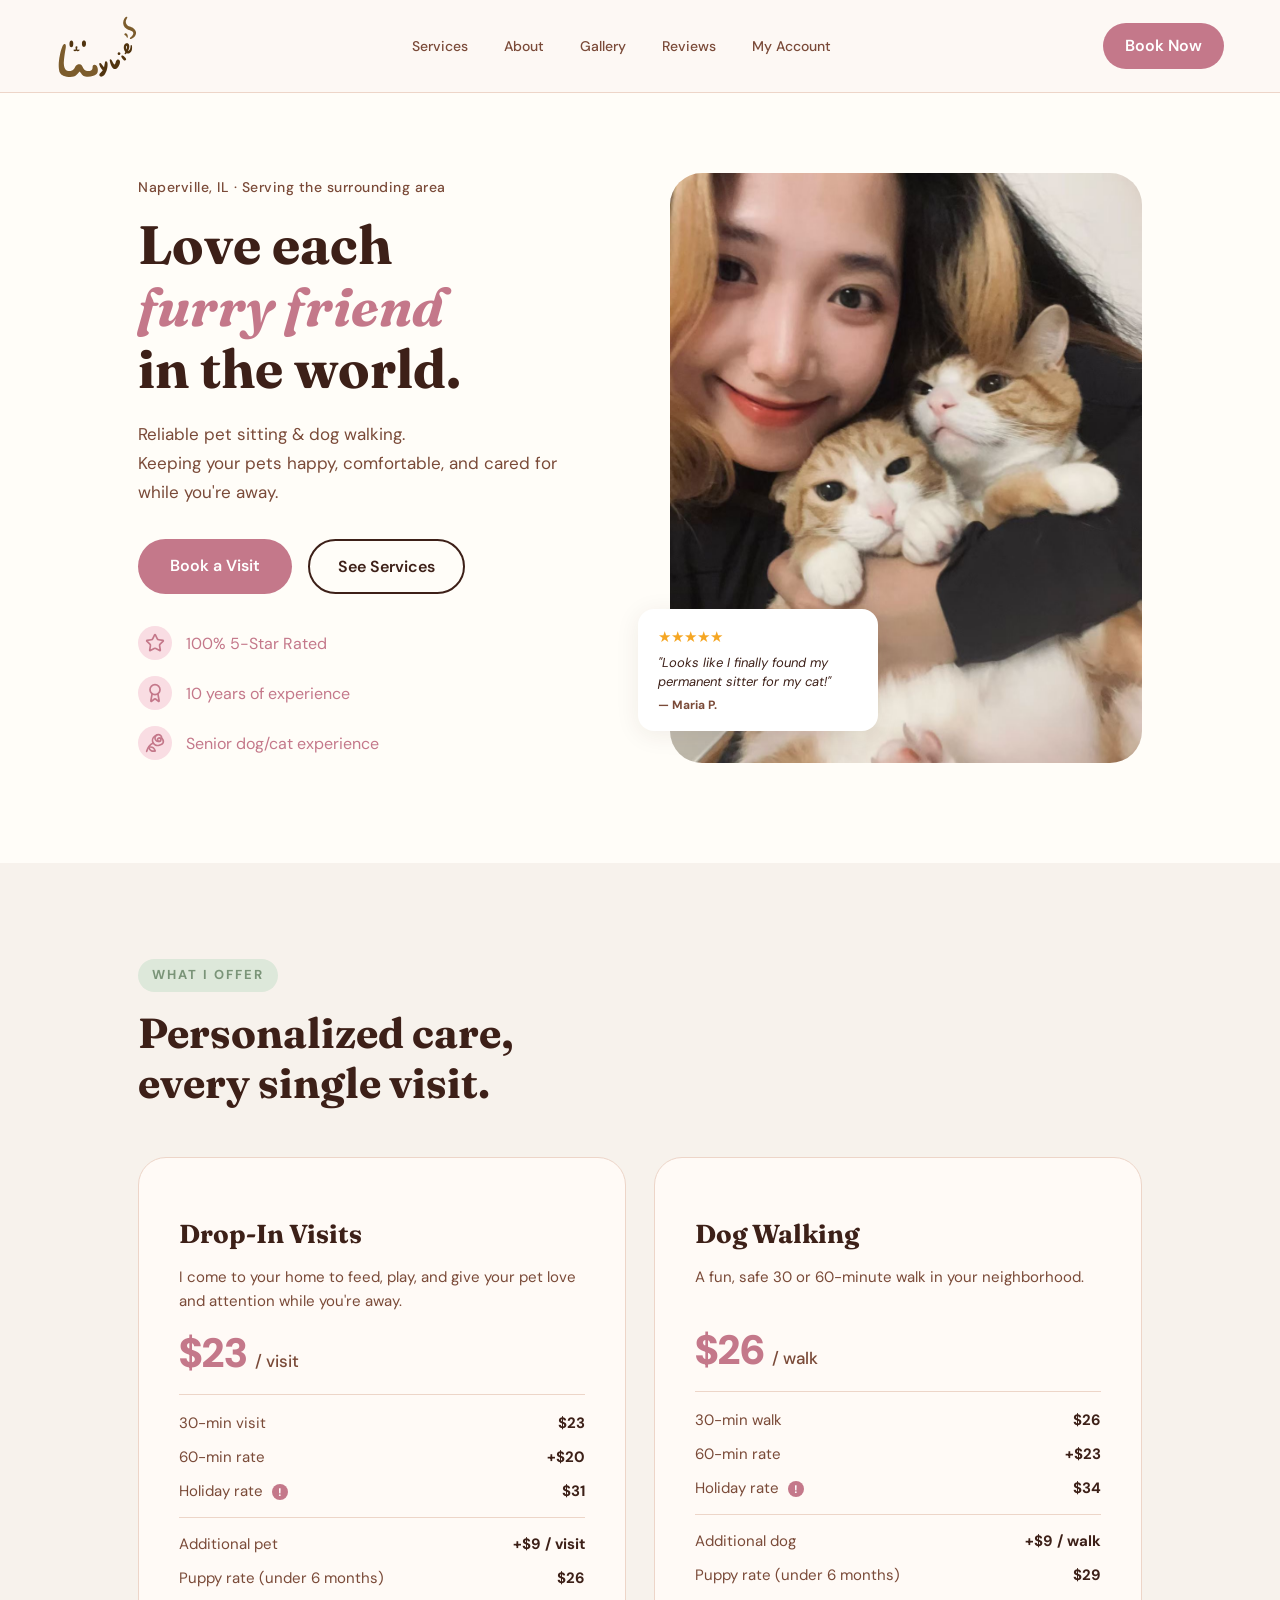
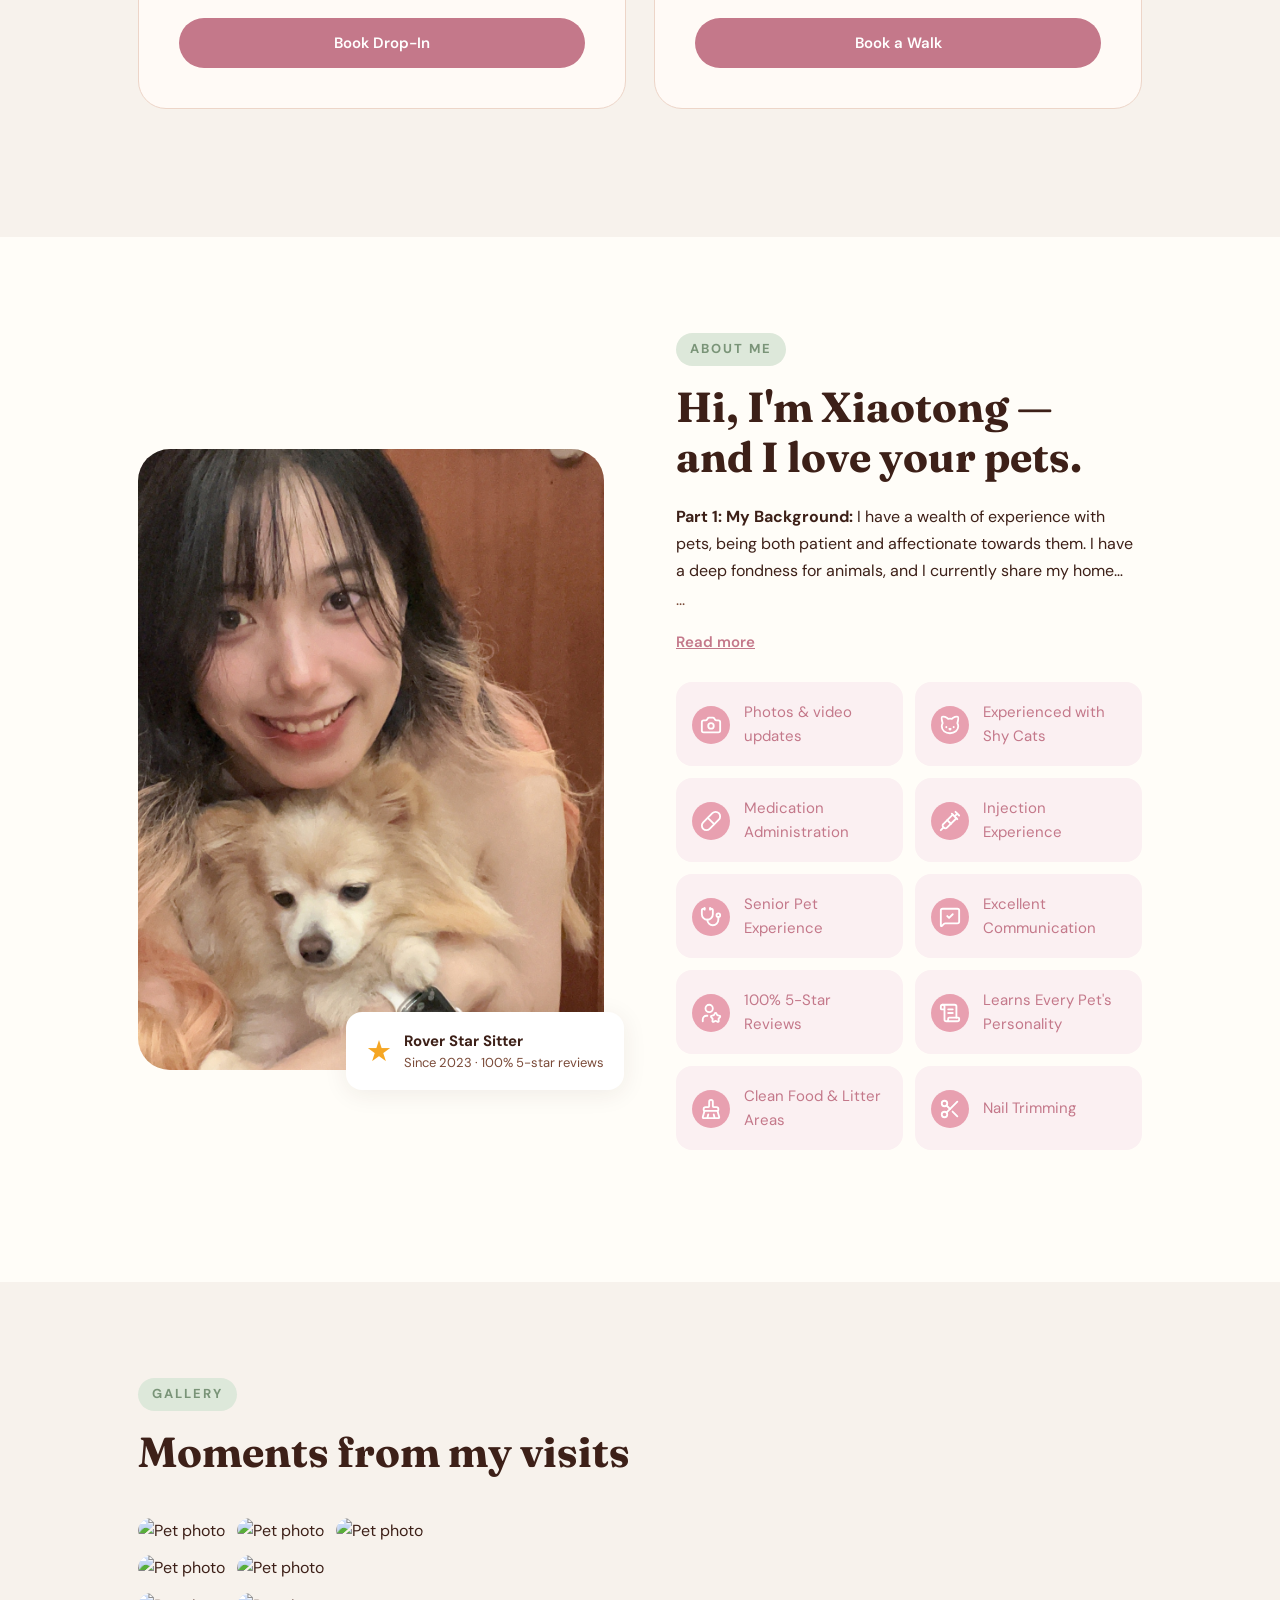
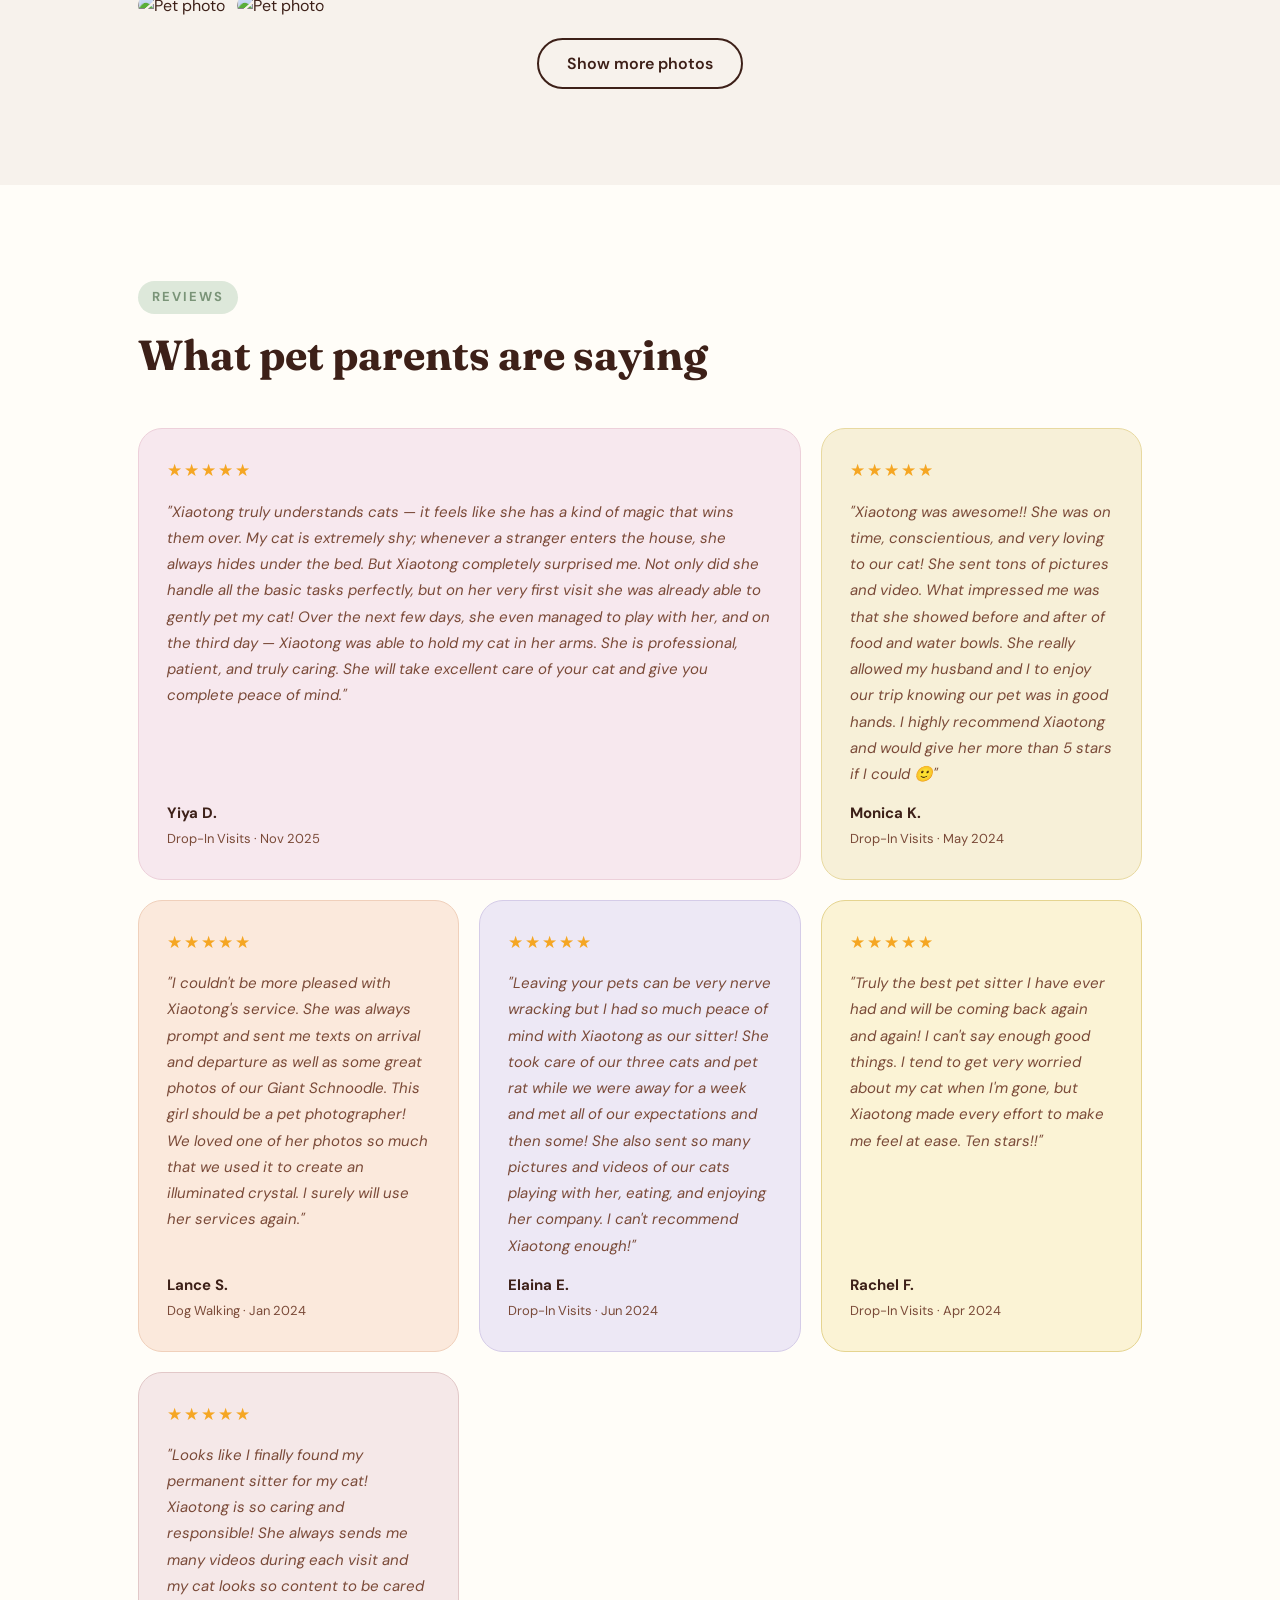
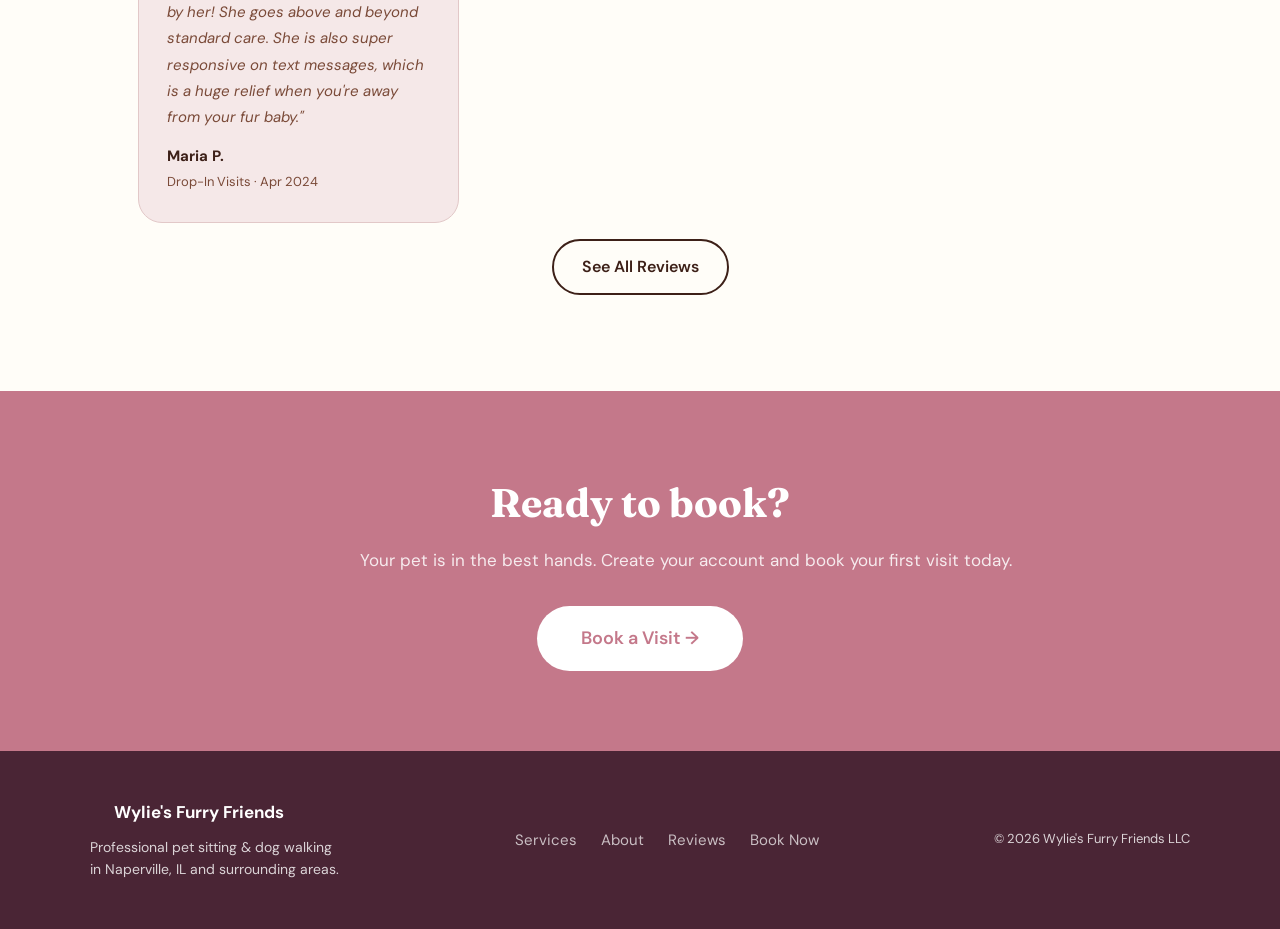
==== index.html @ 28b02ae4 "Move Book Now to right side, remove hover underline Co-Authored-By: Claude Sonnet 4.6 <noreply@anthr" ====
<!DOCTYPE html>
<html lang="en">
<head>
    <meta charset="UTF-8">
    <meta name="viewport" content="width=device-width, initial-scale=1.0">
    <title>Wylie's Furry Friends — Pet Sitting & Dog Walking in Naperville</title>
    <link rel="preconnect" href="https://fonts.googleapis.com">
    <link rel="preconnect" href="https://fonts.gstatic.com" crossorigin>
    <link href="https://fonts.googleapis.com/css2?family=DM+Sans:ital,wght@0,300;0,400;0,500;0,600;0,700;1,300;1,400&family=Fraunces:ital,wght@0,700;1,700&display=swap" rel="stylesheet">
    <link rel="stylesheet" href="styles.css">
    <link rel="icon" href="favicon.svg?v=3" type="image/svg+xml">
    <link rel="apple-touch-icon" href="icon-app.svg?v=3">
    <link rel="manifest" href="manifest.json?v=2">
    <meta name="theme-color" content="#7c5c2c">
</head>
<body>

<!-- ===================== NAV ===================== -->
<nav id="top">
    <a class="nav-logo" href="#top">
        
        <img src="nav-logo.svg?v=1" alt="Wylie's Furry Friends" class="nav-logo-img">
    </a>
    <button class="hamburger" id="hamburger" aria-label="Menu"><svg xmlns="http://www.w3.org/2000/svg" width="24" height="24" viewBox="0 0 24 24" fill="none" stroke="currentColor" stroke-width="2" stroke-linecap="round" stroke-linejoin="round"><path d="M4 5h16"/><path d="M4 12h16"/><path d="M4 19h16"/></svg></button>
    <ul class="nav-links" id="navLinks">
        <li><a href="#services">Services</a></li>
        <li><a href="#about">About</a></li>
        <li><a href="#gallery">Gallery</a></li>
        <li><a href="reviews.html">Reviews</a></li>
        <li><a href="account.html">My Account</a></li>
    </ul>
    <a href="booking.html" class="nav-book-btn">Book Now</a>
</nav>

<!-- ===================== HERO ===================== -->
<section class="hero" id="hero">
    <div class="hero-content reveal">
        <p class="hero-eyebrow">Naperville, IL · Serving the surrounding area</p>
        <h1 class="hero-title">Love each<br><em>furry friend</em><br>in the world.</h1>
        <p class="hero-sub">Reliable pet sitting & dog walking.<br>Keeping your pets happy, comfortable, and cared for while you're away.</p>
        <div class="hero-actions">
            <a href="booking.html" class="btn-primary">Book a Visit</a>
            <a href="#services" class="btn-secondary">See Services</a>
        </div>
        <div class="hero-badges">
            <div class="badge">
                <span class="badge-icon-wrap">
                    <svg xmlns="http://www.w3.org/2000/svg" width="17" height="17" viewBox="0 0 24 24" fill="none" stroke="currentColor" stroke-width="2" stroke-linecap="round" stroke-linejoin="round"><path d="M11.525 2.295a.53.53 0 0 1 .95 0l2.31 4.679a2.123 2.123 0 0 0 1.595 1.16l5.166.756a.53.53 0 0 1 .294.904l-3.736 3.638a2.123 2.123 0 0 0-.611 1.878l.882 5.14a.53.53 0 0 1-.771.56l-4.618-2.428a2.122 2.122 0 0 0-1.973 0L6.396 21.01a.53.53 0 0 1-.77-.56l.881-5.139a2.122 2.122 0 0 0-.611-1.879L2.16 9.795a.53.53 0 0 1 .294-.906l5.165-.755a2.122 2.122 0 0 0 1.597-1.16z"/></svg>
                </span>
                100% 5-Star Rated
            </div>
            <div class="badge">
                <span class="badge-icon-wrap">
                    <svg xmlns="http://www.w3.org/2000/svg" width="17" height="17" viewBox="0 0 24 24" fill="none" stroke="currentColor" stroke-width="2" stroke-linecap="round" stroke-linejoin="round"><path d="m15.477 12.89 1.515 8.526a.5.5 0 0 1-.81.47l-3.58-2.687a1 1 0 0 0-1.197 0l-3.586 2.686a.5.5 0 0 1-.81-.469l1.514-8.526"/><circle cx="12" cy="8" r="6"/></svg>
                </span>
                10 years of experience
            </div>
            <div class="badge">
                <span class="badge-icon-wrap">
                    <svg xmlns="http://www.w3.org/2000/svg" width="17" height="17" viewBox="0 0 24 24" fill="none" stroke="currentColor" stroke-width="2" stroke-linecap="round" stroke-linejoin="round"><path d="M17 10h-1a4 4 0 1 1 4-4v.534"/><path d="M17 6h1a4 4 0 0 1 1.42 7.74l-2.29.87a6 6 0 0 1-5.339-10.68l2.069-1.31"/><path d="M4.5 17c2.8-.5 4.4 0 5.5.8s1.8 2.2 2.3 3.7c-2 .4-3.5.4-4.8-.3-1.2-.6-2.3-1.9-3-4.2"/><path d="M9.77 12C4 15 2 22 2 22"/><circle cx="17" cy="8" r="2"/></svg>
                </span>
                Senior dog/cat experience
            </div>
        </div>
    </div>
    <div class="hero-photo reveal-right">
        <div class="hero-photo-placeholder">
            <img src="images/hero-photo.jpg" alt="Xiaotong with a pet" onerror="this.style.display='none'">
            <div class="hero-photo-fallback">
                <svg width="64" height="64" viewBox="0 0 24 24" fill="none" stroke="currentColor" stroke-width="1" stroke-linecap="round" stroke-linejoin="round" opacity="0.3"><ellipse cx="6" cy="6.5" rx="2" ry="2.5"/><ellipse cx="18" cy="6.5" rx="2" ry="2.5"/><ellipse cx="10.5" cy="3" rx="1.5" ry="2"/><ellipse cx="13.5" cy="3" rx="1.5" ry="2"/><path d="M12 21c-4 0-7-2-7-5.5 0-2 1.5-4 3.5-5.5h7c2 1.5 3.5 3.5 3.5 5.5C19 19 16 21 12 21z"/></svg>
            </div>
        </div>
        <div class="hero-float-card">
            <span class="float-star">★★★★★</span>
            <span class="float-text">"Looks like I finally found my permanent sitter for my cat!"</span>
            <span class="float-name">— Maria P.</span>
        </div>
    </div>
</section>

<!-- ===================== SERVICES ===================== -->
<section class="services-section" id="services">
    <div class="section-inner">
        <div class="section-label reveal">What I Offer</div>
        <h2 class="section-title reveal">Personalized care,<br>every single visit.</h2>

        <div class="services-grid reveal">

            <!-- Drop-In Visits -->
            <div class="service-card">
                <div class="service-icon">
                    <i data-lucide="house" style="width:32px;height:32px"></i>
                </div>
                <h3>Drop-In Visits</h3>
                <p class="service-desc">I come to your home to feed, play, and give your pet love and attention while you're away.</p>
                <div class="service-price-main">$23 <span>/ visit</span></div>
                <ul class="price-breakdown">
                    <li><span>30-min visit</span><span class="price">$23</span></li>
                    <li><span>60-min rate</span><span class="price">+$20</span></li>
                    <li>
                        <span>Holiday rate
                            <details class="holiday-info">
                                <summary>!</summary>
                                <div class="holiday-info-body">
                                    <p>Bookings that include any of the following dates are charged at holiday rate:</p>
                                    <ul>
                                        <li>May 22–25, 2026</li>
                                        <li>Jun 19–21, 2026</li>
                                        <li>Jul 3–5, 2026</li>
                                        <li>Sep 4–7, 2026</li>
                                        <li>Nov 26–29, 2026</li>
                                        <li>Dec 24, 2026 – Jan 3, 2027</li>
                                    </ul>
                                </div>
                            </details>
                        </span>
                        <span class="price">$31</span>
                    </li>
                    <li class="divider"></li>
                    <li><span>Additional pet</span><span class="price">+$9 / visit</span></li>
                    <li><span>Puppy rate (under 6 months)</span><span class="price">$26</span></li>
                </ul>
                <a href="booking.html" class="service-book-btn">Book Drop-In</a>
            </div>

            <!-- Dog Walking -->
            <div class="service-card service-card-accent">
                <div class="service-icon">
                    <i data-lucide="paw-print" style="width:32px;height:32px"></i>
                </div>
                <h3>Dog Walking</h3>
                <p class="service-desc">A fun, safe 30 or 60-minute walk in your neighborhood.</p>
                <div class="service-price-main">$26 <span>/ walk</span></div>
                <ul class="price-breakdown">
                    <li><span>30-min walk</span><span class="price">$26</span></li>
                    <li><span>60-min rate</span><span class="price">+$23</span></li>
                    <li>
                        <span>Holiday rate
                            <details class="holiday-info">
                                <summary>!</summary>
                                <div class="holiday-info-body">
                                    <p>Bookings that include any of the following dates are charged at holiday rate:</p>
                                    <ul>
                                        <li>May 22–25, 2026</li>
                                        <li>Jun 19–21, 2026</li>
                                        <li>Jul 3–5, 2026</li>
                                        <li>Sep 4–7, 2026</li>
                                        <li>Nov 26–29, 2026</li>
                                        <li>Dec 24, 2026 – Jan 3, 2027</li>
                                    </ul>
                                </div>
                            </details>
                        </span>
                        <span class="price">$34</span>
                    </li>
                    <li class="divider"></li>
                    <li><span>Additional dog</span><span class="price">+$9 / walk</span></li>
                    <li><span>Puppy rate (under 6 months)</span><span class="price">$29</span></li>
                </ul>
                <a href="booking.html?service=walking" class="service-book-btn">Book a Walk</a>
            </div>

        </div>

    </div>
</section>

<!-- ===================== ABOUT ===================== -->
<section class="about-section" id="about">
    <div class="section-inner about-grid">
        <div class="about-photo-wrap reveal">
            <div class="about-photo-box">
                <img src="images/about-photo.jpg" alt="Xiaotong Shi" onerror="this.parentElement.style.background='#EDD5C8'">
            </div>
            <div class="about-rover-badge">
                <span class="rover-star">★</span>
                <div>
                    <strong>Rover Star Sitter</strong>
                    <p>Since 2023 · 100% 5-star reviews</p>
                </div>
            </div>
        </div>

        <div class="about-text reveal-right">
            <div class="section-label">About Me</div>
            <h2 class="section-title">Hi, I'm Xiaotong —<br>and I love your pets.</h2>
            <div class="about-bio-wrap">
                <div class="about-bio-preview" id="aboutBioPreview">
                    <strong>Part 1: My Background:</strong> I have a wealth of experience with pets, being both patient and affectionate towards them. I have a deep fondness for animals, and I currently share my home with two cats. The first one, adopted in 2018 before my university graduation, was a year and a half old, weighing just 3 lbs and in a pitiable state.
                </div>
                <div class="about-bio-full" id="aboutBioFull" style="display:none">
                    <p><strong>Part 1: My Background:</strong></p>
                    <p>I have a wealth of experience with pets, being both patient and affectionate towards them. I have a deep fondness for animals, and I currently share my home with two cats. The first one, adopted in 2018 before my university graduation, was a year and a half old, weighing just 3 lbs and in a pitiable state.</p>
                    <p>Over time, she has thrived and now weighs a healthy 11 pounds. The second cat joined our family last year. Through my training efforts, both cats have learned basic commands like 'sit' and 'shake hands,' and they enjoy each other's company harmoniously.</p>
                    <p>Back in 2016, I also welcomed a dog into my life. However, after coming to the US, I entrusted my dog's care to my parents, who adore the dog and are reluctant to part with him. During my time at home, I took charge of daily tasks like bathing, nail clipping, and tidying up their fur. My experience extends to hamsters as well—I've cared for six of them, even tending to newborns, and all have grown up thriving.</p>
                    <p><strong>Part 2: My Attitude:</strong></p>
                    <ul class="about-attitude-list">
                        <li>I treat every pet with utmost care and dedication.</li>
                        <li>If you've experienced my service, you'll undoubtedly agree :)</li>
                    </ul>
                    <ol class="about-attitude-list">
                        <li>I proactively clean and maintain their food bowls every day. Even for the water fountain, I always check the interior for cleanliness. If I find any dirt or residue, I thoroughly clean the inner walls to ensure it's spotless before letting them use it. (Whenever I see pets eating or drinking from unclean bowls, it genuinely tugs at my heartstrings.)</li>
                        <li>I have a penchant for giving pets thorough and affectionate petting, allowing me to promptly detect any anomalies, like increased eye discharge or minor injuries on their bodies. ( See details in my reviews )</li>
                        <li>After every walk, I make it a habit to wipe the dust and mud off the dog's paws using tissue or wet wipes.</li>
                        <li>I take pride in understanding the unique personalities and habits of each pet I care for. I'm honored to say that almost every pet I've looked after has been happy to snuggle up to me.</li>
                        <li>I adore capturing numerous beautiful photos of the pets, preserving their endearing moments.</li>
                        <li>I document the fun and interesting activities we do together to send to pet owners, in both pictures and words. This way, even when pet owners are away, it feels as if they were right there with us.</li>
                        <li>For those pets with whom I've forged an extraordinary bond, I commemorate our connection with a hand-painted portrait. ( See details in my photos )</li>
                    </ol>
                </div>
                <p class="about-bio-ellipsis" id="aboutEllipsis">...</p>
                <button class="about-read-more" id="aboutReadMore" onclick="toggleAboutBio()">Read more</button>
            </div>
            <div class="about-highlights">
                <div class="highlight-item">
                    <span class="highlight-icon"><span class="hi-circle"><svg xmlns="http://www.w3.org/2000/svg" width="18" height="18" viewBox="0 0 24 24" fill="none" stroke="currentColor" stroke-width="2" stroke-linecap="round" stroke-linejoin="round"><path d="M13.997 4a2 2 0 0 1 1.76 1.05l.486.9A2 2 0 0 0 18.003 7H20a2 2 0 0 1 2 2v9a2 2 0 0 1-2 2H4a2 2 0 0 1-2-2V9a2 2 0 0 1 2-2h1.997a2 2 0 0 0 1.759-1.048l.489-.904A2 2 0 0 1 10.004 4z"/><circle cx="12" cy="13" r="3"/></svg></span></span>
                    <span>Photos & video updates</span>
                </div>
                <div class="highlight-item">
                    <span class="highlight-icon"><span class="hi-circle"><svg xmlns="http://www.w3.org/2000/svg" width="18" height="18" viewBox="0 0 24 24" fill="none" stroke="currentColor" stroke-width="2" stroke-linecap="round" stroke-linejoin="round"><path d="M12 5c.67 0 1.35.09 2 .26 1.78-2 5.03-2.84 6.42-2.26 1.4.58-.42 7-.42 7 .57 1.07 1 2.24 1 3.44C21 17.9 16.97 21 12 21s-9-3-9-7.56c0-1.25.5-2.4 1-3.44 0 0-1.89-6.42-.5-7 1.39-.58 4.72.23 6.5 2.23A9.04 9.04 0 0 1 12 5Z"/><path d="M8 14v.5"/><path d="M16 14v.5"/><path d="M11.25 16.25h1.5L12 17l-.75-.75Z"/></svg></span></span>
                    <span>Experienced with Shy Cats</span>
                </div>
                <div class="highlight-item">
                    <span class="highlight-icon"><span class="hi-circle"><svg xmlns="http://www.w3.org/2000/svg" width="18" height="18" viewBox="0 0 24 24" fill="none" stroke="currentColor" stroke-width="2" stroke-linecap="round" stroke-linejoin="round"><path d="m10.5 20.5 10-10a4.95 4.95 0 1 0-7-7l-10 10a4.95 4.95 0 1 0 7 7Z"/><path d="m8.5 8.5 7 7"/></svg></span></span>
                    <span>Medication Administration</span>
                </div>
                <div class="highlight-item">
                    <span class="highlight-icon"><span class="hi-circle"><svg xmlns="http://www.w3.org/2000/svg" width="18" height="18" viewBox="0 0 24 24" fill="none" stroke="currentColor" stroke-width="2" stroke-linecap="round" stroke-linejoin="round"><path d="m18 2 4 4"/><path d="m17 7 3-3"/><path d="M19 9 8.7 19.3c-1 1-2.5 1-3.4 0l-.6-.6c-1-1-1-2.5 0-3.4L15 5"/><path d="m9 11 4 4"/><path d="m5 19-3 3"/><path d="m14 4 6 6"/></svg></span></span>
                    <span>Injection Experience</span>
                </div>
                <div class="highlight-item">
                    <span class="highlight-icon"><span class="hi-circle"><svg xmlns="http://www.w3.org/2000/svg" width="18" height="18" viewBox="0 0 24 24" fill="none" stroke="currentColor" stroke-width="2" stroke-linecap="round" stroke-linejoin="round"><path d="M11 2v2"/><path d="M5 2v2"/><path d="M5 3H4a2 2 0 0 0-2 2v4a6 6 0 0 0 12 0V5a2 2 0 0 0-2-2h-1"/><path d="M8 15a6 6 0 0 0 12 0v-3"/><circle cx="20" cy="10" r="2"/></svg></span></span>
                    <span>Senior Pet Experience</span>
                </div>
                <div class="highlight-item">
                    <span class="highlight-icon"><span class="hi-circle"><svg xmlns="http://www.w3.org/2000/svg" width="18" height="18" viewBox="0 0 24 24" fill="none" stroke="currentColor" stroke-width="2" stroke-linecap="round" stroke-linejoin="round"><path d="M22 17a2 2 0 0 1-2 2H6.828a2 2 0 0 0-1.414.586l-2.202 2.202A.7.7 0 0 1 2 21.286V5a2 2 0 0 1 2-2h16a2 2 0 0 1 2 2z"/><path d="m9 11 2 2 4-4"/></svg></span></span>
                    <span>Excellent Communication</span>
                </div>
                <div class="highlight-item">
                    <span class="highlight-icon"><span class="hi-circle"><svg xmlns="http://www.w3.org/2000/svg" width="18" height="18" viewBox="0 0 24 24" fill="none" stroke="currentColor" stroke-width="2" stroke-linecap="round" stroke-linejoin="round"><path d="M16.051 12.616a1 1 0 0 1 1.909.024l.737 1.452a1 1 0 0 0 .737.535l1.634.256a1 1 0 0 1 .588 1.806l-1.172 1.168a1 1 0 0 0-.282.866l.259 1.613a1 1 0 0 1-1.541 1.134l-1.465-.75a1 1 0 0 0-.912 0l-1.465.75a1 1 0 0 1-1.539-1.133l.258-1.613a1 1 0 0 0-.282-.866l-1.156-1.153a1 1 0 0 1 .572-1.822l1.633-.256a1 1 0 0 0 .737-.535z"/><path d="M8 15H7a4 4 0 0 0-4 4v2"/><circle cx="10" cy="7" r="4"/></svg></span></span>
                    <span>100% 5-Star Reviews</span>
                </div>
                <div class="highlight-item">
                    <span class="highlight-icon"><span class="hi-circle"><svg xmlns="http://www.w3.org/2000/svg" width="18" height="18" viewBox="0 0 24 24" fill="none" stroke="currentColor" stroke-width="2" stroke-linecap="round" stroke-linejoin="round"><path d="M15 12h-5"/><path d="M15 8h-5"/><path d="M19 17V5a2 2 0 0 0-2-2H4"/><path d="M8 21h12a2 2 0 0 0 2-2v-1a1 1 0 0 0-1-1H11a1 1 0 0 0-1 1v1a2 2 0 1 1-4 0V5a2 2 0 1 0-4 0v2a1 1 0 0 0 1 1h3"/></svg></span></span>
                    <span>Learns Every Pet's Personality</span>
                </div>
                <div class="highlight-item">
                    <span class="highlight-icon"><span class="hi-circle"><svg xmlns="http://www.w3.org/2000/svg" width="18" height="18" viewBox="0 0 24 24" fill="none" stroke="currentColor" stroke-width="2" stroke-linecap="round" stroke-linejoin="round"><path d="m16 22-1-4"/><path d="M19 14a1 1 0 0 0 1-1v-1a2 2 0 0 0-2-2h-3a1 1 0 0 1-1-1V4a2 2 0 0 0-4 0v5a1 1 0 0 1-1 1H6a2 2 0 0 0-2 2v1a1 1 0 0 0 1 1"/><path d="M19 14H5l-1.973 6.767A1 1 0 0 0 4 22h16a1 1 0 0 0 .973-1.233z"/><path d="m8 22 1-4"/></svg></span></span>
                    <span>Clean Food & Litter Areas</span>
                </div>
                <div class="highlight-item">
                    <span class="highlight-icon"><span class="hi-circle"><svg xmlns="http://www.w3.org/2000/svg" width="18" height="18" viewBox="0 0 24 24" fill="none" stroke="currentColor" stroke-width="2" stroke-linecap="round" stroke-linejoin="round"><circle cx="6" cy="6" r="3"/><path d="M8.12 8.12 12 12"/><path d="M20 4 8.12 15.88"/><circle cx="6" cy="18" r="3"/><path d="M14.8 14.8 20 20"/></svg></span></span>
                    <span>Nail Trimming</span>
                </div>
            </div>
        </div>
    </div>
</section>

<!-- ===================== GALLERY ===================== -->
<section class="gallery-section" id="gallery">
    <div class="section-inner">
        <div class="section-label reveal">Gallery</div>
        <h2 class="section-title reveal">Moments from my visits</h2>
        <div class="gallery-masonry reveal" id="galleryGrid"></div>
        <div id="galleryMoreWrap" style="display:none;text-align:center;margin-top:20px">
            <button class="gallery-more-btn" onclick="showMoreGallery()">Show more photos</button>
        </div>
    </div>
</section>

<!-- Lightbox -->
<div class="lightbox" id="lightbox" onclick="closeLightbox()">
    <button class="lightbox-close" onclick="closeLightbox()">
        <svg width="24" height="24" viewBox="0 0 24 24" fill="none" stroke="currentColor" stroke-width="2" stroke-linecap="round" stroke-linejoin="round"><line x1="18" y1="6" x2="6" y2="18"/><line x1="6" y1="6" x2="18" y2="18"/></svg>
    </button>
    <button class="lightbox-nav lightbox-prev" onclick="event.stopPropagation();lightboxNav(-1)">
        <svg width="24" height="24" viewBox="0 0 24 24" fill="none" stroke="currentColor" stroke-width="2" stroke-linecap="round" stroke-linejoin="round"><polyline points="15 18 9 12 15 6"/></svg>
    </button>
    <img class="lightbox-img" id="lightboxImg" src="" alt="">
    <button class="lightbox-nav lightbox-next" onclick="event.stopPropagation();lightboxNav(1)">
        <svg width="24" height="24" viewBox="0 0 24 24" fill="none" stroke="currentColor" stroke-width="2" stroke-linecap="round" stroke-linejoin="round"><polyline points="9 18 15 12 9 6"/></svg>
    </button>
</div>

<!-- ===================== REVIEWS ===================== -->
<section class="reviews-section" id="reviews">
    <div class="section-inner">
        <div class="section-label reveal">Reviews</div>
        <h2 class="section-title reveal">What pet parents are saying</h2>
        <div class="reviews-grid reveal" id="homeReviewsGrid">

            <div class="review-card review-card-large rc-pink">
                <div class="review-stars">★★★★★</div>
                <p class="review-text">"Xiaotong truly understands cats — it feels like she has a kind of magic that wins them over. My cat is extremely shy; whenever a stranger enters the house, she always hides under the bed. But Xiaotong completely surprised me. Not only did she handle all the basic tasks perfectly, but on her very first visit she was already able to gently pet my cat! Over the next few days, she even managed to play with her, and on the third day — Xiaotong was able to hold my cat in her arms. She is professional, patient, and truly caring. She will take excellent care of your cat and give you complete peace of mind."</p>
                <div class="review-footer">
                    <div class="review-author">
                        <strong>Yiya D.</strong>
                        <span>Drop-In Visits · Nov 2025</span>
                    </div>
                </div>
            </div>

            <div class="review-card rc-green">
                <div class="review-stars">★★★★★</div>
                <p class="review-text">"Xiaotong was awesome!! She was on time, conscientious, and very loving to our cat! She sent tons of pictures and video. What impressed me was that she showed before and after of food and water bowls. She really allowed my husband and I to enjoy our trip knowing our pet was in good hands. I highly recommend Xiaotong and would give her more than 5 stars if I could 🙂"</p>
                <div class="review-footer">
                    <div class="review-author">
                        <strong>Monica K.</strong>
                        <span>Drop-In Visits · May 2024</span>
                    </div>
                </div>
            </div>

            <div class="review-card rc-peach">
                <div class="review-stars">★★★★★</div>
                <p class="review-text">"I couldn't be more pleased with Xiaotong's service. She was always prompt and sent me texts on arrival and departure as well as some great photos of our Giant Schnoodle. This girl should be a pet photographer! We loved one of her photos so much that we used it to create an illuminated crystal. I surely will use her services again."</p>
                <div class="review-footer">
                    <div class="review-author">
                        <strong>Lance S.</strong>
                        <span>Dog Walking · Jan 2024</span>
                    </div>
                </div>
            </div>

            <div class="review-card rc-lavender">
                <div class="review-stars">★★★★★</div>
                <p class="review-text">"Leaving your pets can be very nerve wracking but I had so much peace of mind with Xiaotong as our sitter! She took care of our three cats and pet rat while we were away for a week and met all of our expectations and then some! She also sent so many pictures and videos of our cats playing with her, eating, and enjoying her company. I can't recommend Xiaotong enough!"</p>
                <div class="review-footer">
                    <div class="review-author">
                        <strong>Elaina E.</strong>
                        <span>Drop-In Visits · Jun 2024</span>
                    </div>
                </div>
            </div>

            <div class="review-card rc-sage">
                <div class="review-stars">★★★★★</div>
                <p class="review-text">"Truly the best pet sitter I have ever had and will be coming back again and again! I can't say enough good things. I tend to get very worried about my cat when I'm gone, but Xiaotong made every effort to make me feel at ease. Ten stars!!"</p>
                <div class="review-footer">
                    <div class="review-author">
                        <strong>Rachel F.</strong>
                        <span>Drop-In Visits · Apr 2024</span>
                    </div>
                </div>
            </div>

            <div class="review-card rc-rose">
                <div class="review-stars">★★★★★</div>
                <p class="review-text">"Looks like I finally found my permanent sitter for my cat! Xiaotong is so caring and responsible! She always sends me many videos during each visit and my cat looks so content to be cared by her! She goes above and beyond standard care. She is also super responsive on text messages, which is a huge relief when you're away from your fur baby."</p>
                <div class="review-footer">
                    <div class="review-author">
                        <strong>Maria P.</strong>
                        <span>Drop-In Visits · Apr 2024</span>
                    </div>
                </div>
            </div>

        </div>
        <div id="reviewsMoreBtn" style="display:none;text-align:center;margin-top:24px">
            <button class="gallery-more-btn" onclick="showMoreReviews()">Show more reviews</button>
        </div>
        <div style="text-align:center;margin-top:16px">
            <a href="reviews.html" class="btn-secondary">See All Reviews</a>
        </div>
    </div>
</section>

<!-- ===================== CTA BANNER ===================== -->
<section class="cta-section reveal">
    <div class="cta-inner">
        <h2>Ready to book?</h2>
        <p style="white-space: nowrap;">Your pet is in the best hands. Create your account and book your first visit today.</p>
        <a href="booking.html" class="btn-primary btn-large">Book a Visit →</a>
    </div>
</section>

<!-- ===================== FOOTER ===================== -->
<footer>
    <div class="footer-inner">
        <div class="footer-left">
            <span class="footer-logo">
                <i data-lucide="paw-print" style="width:16px;height:16px"></i>
                Wylie's Furry Friends
            </span>
            <p>Professional pet sitting & dog walking<br>in Naperville, IL and surrounding areas.</p>
        </div>
        <div class="footer-links">
            <a href="#services">Services</a>
            <a href="#about">About</a>
            <a href="reviews.html">Reviews</a>
            <a href="booking.html">Book Now</a>
        </div>
        <div class="footer-right">
            <p>© 2026 Wylie's Furry Friends LLC</p>
        </div>
    </div>
</footer>

<script>
    const hamburger = document.getElementById('hamburger');
    const navLinks = document.getElementById('navLinks');
    hamburger.addEventListener('click', () => navLinks.classList.toggle('open'));

    document.querySelectorAll('a[href^="#"]').forEach(a => {
        a.addEventListener('click', e => {
            const target = document.querySelector(a.getAttribute('href'));
            if (target) { e.preventDefault(); target.scrollIntoView({ behavior: 'smooth' }); }
            navLinks.classList.remove('open');
        });
    });

    const observer = new IntersectionObserver((entries) => {
        entries.forEach(e => { if (e.isIntersecting) { e.target.classList.add('visible'); observer.unobserve(e.target); } });
    }, { threshold: 0.08 });
    document.querySelectorAll('.reveal, .reveal-right').forEach(el => observer.observe(el));
</script>
<script>
function toggleAboutBio() {
    const preview = document.getElementById('aboutBioPreview');
    const full = document.getElementById('aboutBioFull');
    const ellipsis = document.getElementById('aboutEllipsis');
    const btn = document.getElementById('aboutReadMore');
    const expanded = full.style.display === '';
    preview.style.display = expanded ? '' : 'none';
    full.style.display = expanded ? 'none' : '';
    ellipsis.style.display = expanded ? '' : 'none';
    btn.textContent = expanded ? 'Read more' : 'Read less';
}
</script>
<script src="gallery.js"></script>
<script type="module" src="index-reviews.js"></script>
<script src="https://unpkg.com/lucide@latest/dist/umd/lucide.min.js"></script>
<script>lucide.createIcons();</script>

</body>
</html>
---- styles.css ----
/* ================================
   TOKENS
================================ */
:root {
    --cream:     #FFFDF8;
    --cream-2:   #F7F2EC;
    --pink:      #C4788A;
    --pink-light:#FEF9F2;
    --green:     #7A9478;
    --green-light:#DDE8DA;
    --brown:     #3D2018;
    --brown-mid: #7A4A38;
    --card-bg:   #FFFAF6;
    --border:    #EDD5C8;
    --shadow:    0 4px 24px rgba(61,32,24,0.08);
}

/* ================================
   RESET & BASE
================================ */
*, *::before, *::after { box-sizing: border-box; margin: 0; padding: 0; }

html { scroll-behavior: smooth; overflow-x: hidden; max-width: 100vw; }

body {
    font-family: 'DM Sans', sans-serif;
    background: var(--cream);
    color: var(--brown);
    line-height: 1.6;
    overflow-x: hidden;
    width: 100%;
    max-width: 100vw;
}

img { display: block; width: 100%; height: 100%; object-fit: cover; }

a { text-decoration: none; color: inherit; }

/* ================================
   REVEAL ANIMATIONS
================================ */
.reveal, .reveal-right {
    opacity: 0;
    transform: translateY(28px);
    transition: opacity 0.65s ease, transform 0.65s ease;
}
.reveal-right { transform: translateX(28px); }
.reveal.visible, .reveal-right.visible { opacity: 1; transform: none; }

/* ================================
   BUTTONS
================================ */
.btn-primary {
    display: inline-block;
    background: var(--pink);
    color: #fff;
    padding: 14px 32px;
    border-radius: 50px;
    font-weight: 600;
    font-size: 16px;
    transition: background 0.2s, transform 0.15s;
}
.btn-primary:hover { background: #b0667a; transform: translateY(-2px); }

.btn-secondary {
    display: inline-block;
    border: 2px solid var(--brown);
    color: var(--brown);
    padding: 13px 28px;
    border-radius: 50px;
    font-weight: 600;
    font-size: 16px;
    transition: background 0.2s;
}
.btn-secondary:hover { background: var(--cream-2); }

.btn-large { padding: 18px 44px; font-size: 18px; }

/* ================================
   SECTION COMMON
================================ */
.section-inner {
    max-width: 1100px;
    margin: 0 auto;
    padding: 0 48px;
}

.section-label {
    display: inline-block;
    background: var(--green-light);
    color: var(--green);
    font-size: 13px;
    font-weight: 700;
    letter-spacing: 2px;
    text-transform: uppercase;
    padding: 6px 14px;
    border-radius: 50px;
    margin-bottom: 16px;
}

.section-title {
    font-family: 'Fraunces', serif;
    font-size: 42px;
    font-weight: 700;
    line-height: 1.2;
    color: var(--brown);
    margin-bottom: 48px;
}

/* ================================
   NAV
================================ */
nav {
    position: sticky;
    top: 0;
    z-index: 100;
    display: flex;
    align-items: center;
    justify-content: space-between;
    padding: 4px 56px;
    background: rgba(253,248,243,0.92);
    backdrop-filter: blur(12px);
    border-bottom: 1px solid var(--border);
    white-space: nowrap;
    min-width: 360px;
    gap: 0;
}

.nav-logo {
    font-weight: 700;
    font-size: 19px;
    color: var(--brown);
    letter-spacing: -0.3px;
    display: flex;
    align-items: center;
    gap: 8px;
    white-space: nowrap;
    flex-shrink: 0;
}
.nav-logo-img {
    height: 84px;
    width: 84px;
    object-fit: contain;
    display: block;
}

.nav-links {
    display: flex;
    align-items: center;
    gap: 36px;
    list-style: none;
    flex: 1;
    justify-content: center;
}

.nav-links a {
    font-size: 14px;
    font-weight: 500;
    color: var(--brown-mid);
    transition: color 0.2s;
}
.nav-links a:hover {
    color: var(--pink);
}

.nav-book-btn {
    background: var(--pink) !important;
    color: #fff !important;
    padding: 10px 22px;
    border-radius: 50px;
    font-weight: 600 !important;
    transition: background 0.2s !important;
    flex-shrink: 0;
}
.nav-book-btn:hover { background: #b0667a !important; }

.hamburger {
    display: none;
    background: none;
    border: none;
    font-size: 23px;
    cursor: pointer;
    color: var(--brown);
}

/* ================================
   HERO
================================ */
.hero {
    display: grid;
    grid-template-columns: 1fr 1fr;
    align-items: center;
    gap: 60px;
    max-width: 1100px;
    margin: 0 auto;
    padding: 80px 48px 100px;
}

.hero-eyebrow {
    font-size: 14px;
    font-weight: 500;
    color: var(--brown-mid);
    letter-spacing: 0.5px;
    margin-bottom: 16px;
}

.hero-title {
    font-family: 'Fraunces', serif;
    font-size: 54px;
    font-weight: 700;
    line-height: 1.15;
    color: var(--brown);
    margin-bottom: 20px;
}
.hero-title em {
    font-style: italic;
    color: var(--pink);
}

.hero-sub {
    font-size: 17px;
    color: var(--brown-mid);
    max-width: 460px;
    margin-bottom: 32px;
    line-height: 1.7;
}

.hero-actions {
    display: flex;
    gap: 16px;
    margin-bottom: 32px;
    flex-wrap: wrap;
}

.hero-badges {
    display: flex;
    flex-direction: column;
    gap: 16px;
}

.badge {
    background: none;
    color: var(--pink);
    font-size: 16px;
    font-weight: 400;
    padding: 0;
    border-radius: 0;
    display: flex;
    align-items: center;
    gap: 14px;
    box-shadow: none;
}
.badge-icon-wrap {
    width: 34px;
    height: 34px;
    border-radius: 50%;
    background: #F9DDE3;
    display: flex;
    align-items: center;
    justify-content: center;
    flex-shrink: 0;
    color: var(--pink);
}
.badge-icon-wrap svg {
    width: 20px;
    height: 20px;
}
.badge-icon-text {
    font-size: 14px;
    font-weight: 400;
    font-family: inherit;
}

.hero-photo {
    position: relative;
}

.hero-photo-placeholder {
    width: 100%;
    aspect-ratio: 4/5;
    border-radius: 32px;
    overflow: hidden;
    background: var(--pink-light);
    display: flex;
    align-items: center;
    justify-content: center;
}

.hero-photo-fallback {
    font-size: 81px;
    display: none;
}

.hero-photo-placeholder img { border-radius: 0; }

.hero-float-card {
    position: absolute;
    bottom: 32px;
    left: -32px;
    background: #fff;
    border-radius: 16px;
    padding: 16px 20px;
    box-shadow: var(--shadow);
    max-width: 240px;
    display: flex;
    flex-direction: column;
    gap: 4px;
}

.float-star { color: #F5A623; font-size: 15px; }
.float-text { font-size: 13px; line-height: 1.5; color: var(--brown); font-style: italic; }
.float-name { font-size: 12px; font-weight: 700; color: var(--brown-mid); }

/* ================================
   SERVICES
================================ */
.services-section {
    padding: 96px 0;
    background: var(--cream-2);
}

.services-grid {
    display: grid;
    grid-template-columns: 1fr 1fr;
    gap: 28px;
    margin-bottom: 32px;
}

.service-card {
    background: var(--card-bg);
    border: 1px solid var(--border);
    border-radius: 28px;
    padding: 40px;
    display: flex;
    flex-direction: column;
}

.service-card .price-breakdown {
    flex: 1;
}

.service-card-accent {
    background: var(--card-bg);
    border-color: var(--border);
    color: var(--brown);
}

.service-icon {
    font-size: 37px;
    margin-bottom: 16px;
}

.service-card h3 {
    font-family: 'Fraunces', serif;
    font-size: 26px;
    font-weight: 700;
    margin-bottom: 10px;
}

.service-desc {
    font-size: 15px;
    color: var(--brown-mid);
    margin-bottom: 20px;
    line-height: 1.6;
    min-height: 3em;
}
.service-card-accent .service-desc { color: var(--brown-mid); }

.service-price-main {
    font-size: 41px;
    font-weight: 900;
    color: var(--pink);
    margin-bottom: 20px;
    line-height: 1;
}
.service-price-main span { font-size: 17px; font-weight: 500; color: var(--brown-mid); }
.service-card-accent .service-price-main span { color: var(--brown-mid); }

.price-breakdown {
    list-style: none;
    border-top: 1px solid var(--border);
    padding-top: 16px;
    margin-bottom: 28px;
    display: flex;
    flex-direction: column;
    gap: 10px;
}
.service-card-accent .price-breakdown { border-color: var(--border); }

.price-breakdown li {
    display: flex;
    justify-content: space-between;
    font-size: 15px;
    color: var(--brown-mid);
}

.price-breakdown .price {
    font-weight: 700;
    color: var(--brown);
}

.price-breakdown .divider {
    border: none;
    border-top: 1px solid var(--border);
    padding: 0;
    margin: 4px 0;
}
.service-card-accent .price-breakdown .divider { border-color: var(--border); }

/* ─── Holiday info popover ─── */
.holiday-info {
    display: inline;
    position: relative;
}
.holiday-info summary {
    display: inline-flex;
    align-items: center;
    justify-content: center;
    width: 16px;
    height: 16px;
    border-radius: 50%;
    background: var(--pink);
    color: #fff;
    font-size: 11px;
    font-weight: 800;
    cursor: pointer;
    list-style: none;
    vertical-align: middle;
    margin-left: 5px;
    user-select: none;
    flex-shrink: 0;
}
.holiday-info summary::-webkit-details-marker { display: none; }
.holiday-info[open] summary { background: var(--brown); }
.holiday-info-body {
    position: absolute;
    left: 50%;
    bottom: calc(100% + 8px);
    transform: translateX(-50%);
    background: #fff;
    border: 1px solid var(--border);
    border-radius: 12px;
    padding: 14px 16px;
    width: 240px;
    box-shadow: 0 8px 24px rgba(61,32,24,0.12);
    z-index: 100;
    font-size: 13px;
    color: var(--brown-mid);
    line-height: 1.5;
}
.holiday-info-body p { margin-bottom: 8px; color: var(--brown); font-weight: 600; }
.holiday-info-body ul { padding-left: 14px; margin: 0; }
.holiday-info-body li { margin-bottom: 3px; }

@media (max-width: 768px) {
    .holiday-info-body {
        position: fixed;
        left: 50%;
        top: 50%;
        bottom: auto;
        transform: translate(-50%, -50%);
        width: calc(100vw - 48px);
        max-width: 320px;
        z-index: 999;
    }
}

.service-book-btn {
    display: block;
    text-align: center;
    padding: 13px;
    border-radius: 50px;
    font-weight: 600;
    font-size: 15px;
    background: var(--pink);
    color: #fff;
    transition: background 0.2s;
}
.service-book-btn:hover { background: #b0667a; }
.service-card-accent .service-book-btn:hover { background: #b0667a; }

.services-note {
    text-align: center;
    font-size: 15px;
    color: var(--brown-mid);
}

/* ================================
   ABOUT
================================ */
.about-section {
    padding: 96px 0;
}

.about-grid {
    display: grid;
    grid-template-columns: 1fr 1fr;
    gap: 72px;
    align-items: center;
}

.about-photo-wrap { position: relative; }

.about-photo-box {
    width: 100%;
    aspect-ratio: 3/4;
    border-radius: 32px;
    overflow: hidden;
    background: var(--pink-light);
}

.about-rover-badge {
    position: absolute;
    bottom: -20px;
    right: -20px;
    background: #fff;
    border-radius: 16px;
    padding: 16px 20px;
    box-shadow: var(--shadow);
    display: flex;
    align-items: center;
    gap: 12px;
}

.rover-star {
    font-size: 29px;
    color: #F5A623;
}

.about-rover-badge strong {
    font-size: 15px;
    font-weight: 700;
    display: block;
}

.about-rover-badge p {
    font-size: 13px;
    color: var(--brown-mid);
}

.about-text .section-title { margin-bottom: 20px; }

.about-text p {
    font-size: 16px;
    color: var(--brown-mid);
    line-height: 1.75;
    margin-bottom: 16px;
}

.about-highlights {
    display: grid;
    grid-template-columns: 1fr 1fr;
    gap: 12px;
    margin: 28px 0 36px;
}

.highlight-item {
    display: flex;
    align-items: center;
    gap: 14px;
    background: #FBF0F2;
    border-radius: 16px;
    padding: 18px 16px;
    font-size: 15px;
    font-weight: 400;
    color: var(--pink);
}

.highlight-icon {
    flex-shrink: 0;
    margin-top: 1px;
}

.hi-circle {
    width: 38px;
    height: 38px;
    border-radius: 50%;
    background: #E8A0B0;
    display: flex;
    align-items: center;
    justify-content: center;
    color: white;
}
.hi-circle svg { width: 22px; height: 22px; }

/* ================================
   GALLERY
================================ */
.gallery-section {
    padding: 96px 0;
    background: var(--cream-2);
}

.gallery-section .section-title { margin-bottom: 40px; }

.gallery-masonry {
    display: flex;
    flex-direction: column;
    gap: 12px;
}

/* Justified rows — grouped photos */
.gallery-row {
    display: flex;
    gap: 12px;
}

.gallery-item {
    flex-shrink: 0;
    cursor: pointer;
    overflow: hidden;
    border-radius: 14px;
}
.gallery-item img {
    width: 100%;
    height: 100%;
    display: block;
    border-radius: 14px;
    transition: transform 0.35s ease;
}
.gallery-item:hover img { transform: scale(1.02); }

/* 4-column masonry — ungrouped tail photos */
.gallery-grid-tail {
    column-count: 3;
    column-gap: 12px;
}
.gallery-grid-tail .gallery-item {
    break-inside: avoid;
    margin-bottom: 12px;
    border-radius: 14px;
    overflow: hidden;
}
.gallery-grid-tail .gallery-item img {
    width: 100%;
    height: auto;
    display: block;
    border-radius: 14px;
    transition: transform 0.35s ease, opacity 0.3s;
    opacity: 0;
}
.gallery-grid-tail .gallery-item img.loaded { opacity: 1; }
.gallery-grid-tail .gallery-item:hover img { transform: scale(1.02); }

/* Mobile flat 2-column grid */
.gallery-mobile-grid {
    display: grid;
    grid-template-columns: 1fr 1fr;
    gap: 8px;
}
.gallery-mobile-grid .gallery-item {
    aspect-ratio: 1/1;
    border-radius: 10px;
    overflow: hidden;
    cursor: pointer;
}
.gallery-mobile-grid .gallery-item img {
    width: 100%;
    height: 100%;
    object-fit: cover;
    display: block;
    border-radius: 10px;
}

.gallery-hidden { display: none !important; }

.gallery-more-btn {
    background: none;
    border: 2px solid var(--brown);
    border-radius: 50px;
    padding: 13px 28px;
    font-size: 16px;
    font-weight: 600;
    font-family: 'DM Sans', sans-serif;
    color: var(--brown);
    cursor: pointer;
    transition: background 0.2s, color 0.2s;
}
.gallery-more-btn:hover { background: var(--brown); color: #fff; }

/* ─── Lightbox ─── */
.lightbox {
    position: fixed;
    inset: 0;
    background: rgba(20, 10, 6, 0.92);
    z-index: 1000;
    display: flex;
    align-items: center;
    justify-content: center;
    opacity: 0;
    pointer-events: none;
    transition: opacity 0.25s;
}
.lightbox.active { opacity: 1; pointer-events: all; }

.lightbox-img {
    max-width: 90vw;
    max-height: 90vh;
    border-radius: 12px;
    object-fit: contain;
    box-shadow: 0 20px 60px rgba(0,0,0,0.5);
}

.lightbox-close {
    position: absolute;
    top: 20px; right: 20px;
    background: rgba(255,255,255,0.15);
    border: none;
    border-radius: 50%;
    width: 44px; height: 44px;
    display: flex; align-items: center; justify-content: center;
    color: #fff;
    cursor: pointer;
    transition: background 0.2s;
}
.lightbox-close:hover { background: rgba(255,255,255,0.3); }

.lightbox-nav {
    position: absolute;
    top: 50%; transform: translateY(-50%);
    background: rgba(255,255,255,0.15);
    border: none;
    border-radius: 50%;
    width: 48px; height: 48px;
    display: flex; align-items: center; justify-content: center;
    color: #fff;
    cursor: pointer;
    transition: background 0.2s;
}
.lightbox-nav:hover { background: rgba(255,255,255,0.3); }
.lightbox-prev { left: 20px; }
.lightbox-next { right: 20px; }

/* ================================
   REVIEWS
================================ */
.reviews-section {
    padding: 96px 0;
}

.reviews-grid {
    display: grid;
    grid-template-columns: repeat(3, 1fr);
    gap: 20px;
}

.review-card {
    background: var(--card-bg);
    border: 1px solid var(--border);
    border-radius: 24px;
    padding: 28px;
    display: flex;
    flex-direction: column;
    gap: 14px;
}

.review-card-large {
    grid-column: span 2;
}

.rc-pink    { background: #F7E8EE; border-color: #EDD0DA; }
.rc-green   { background: #F7F0D8; border-color: #E8D9A0; }
.rc-peach   { background: #FBE9DC; border-color: #F0D0BB; }
.rc-lavender{ background: #EDE8F5; border-color: #D5CCE8; }
.rc-sage    { background: #FBF3D5; border-color: #E5D490; }
.rc-rose    { background: #F5E8E8; border-color: #E2C8C8; }

.review-stars { color: #F5A623; font-size: 17px; letter-spacing: 2px; }

.review-text {
    font-size: 15px;
    line-height: 1.75;
    color: var(--brown-mid);
    flex: 1;
    font-style: italic;
}
.review-card-large .review-text { color: var(--brown-mid); }

.review-footer { margin-top: auto; }

.review-author strong {
    display: block;
    font-size: 15px;
    font-weight: 700;
    color: var(--brown);
}
.review-card-large .review-author strong { color: var(--brown); }

.review-author span {
    font-size: 13px;
    color: var(--brown-mid);
}

/* ================================
   CTA BANNER
================================ */
.cta-section {
    background: var(--pink);
    padding: 80px 48px;
    text-align: center;
}

.cta-inner { max-width: 560px; margin: 0 auto; }

.cta-section h2 {
    font-family: 'Fraunces', serif;
    font-size: 40px;
    color: #fff;
    margin-bottom: 12px;
}

.cta-section p {
    color: rgba(255,255,255,0.85);
    font-size: 17px;
    margin-bottom: 32px;
}

.cta-section .btn-primary {
    background: #fff;
    color: var(--pink);
}
.cta-section .btn-primary:hover { background: var(--cream); }

/* ================================
   FOOTER
================================ */
footer {
    background: #4a2535;
    color: rgba(255,255,255,0.8);
    padding: 48px 56px;
}

.footer-inner {
    max-width: 1100px;
    margin: 0 auto;
    display: flex;
    align-items: center;
    justify-content: space-between;
    gap: 40px;
}

.footer-logo {
    font-weight: 700;
    font-size: 17px;
    color: #fff;
    display: flex;
    align-items: center;
    gap: 8px;
    margin-bottom: 10px;
}

.footer-left p {
    font-size: 14px;
    line-height: 1.6;
}

.footer-links {
    display: flex;
    flex-direction: row;
    flex-wrap: wrap;
    gap: 10px 24px;
}

.footer-links a {
    font-size: 15px;
    color: rgba(255,255,255,0.7);
    transition: color 0.2s;
}
.footer-links a:hover { color: #fff; }

.footer-right p { font-size: 13px; }

/* ================================
   MOBILE
================================ */
@media (max-width: 768px) {
    html, body {
        max-width: 100vw;
        overflow-x: hidden;
    }

    nav {
        position: fixed;
        top: 0; left: 0; right: 0;
        padding: 8px 20px;
        width: 100%;
        min-width: 0;
        z-index: 200;
        box-sizing: border-box;
    }

    body { padding-top: 100px; }

    .hamburger { display: block; }

    .nav-links {
        display: none;
        flex-direction: column;
        position: absolute;
        top: 60px; left: 0; right: 0;
        background: var(--cream);
        padding: 16px 20px 24px;
        gap: 16px;
        border-bottom: 1px solid var(--border);
    }
    .nav-links.open { display: flex; }

    .hero {
        grid-template-columns: 1fr;
        padding: 40px 24px 60px;
        gap: 40px;
    }

    .hero-title { font-size: 40px; }
    .hero-sub { font-size: 14px; }
    .badge { font-size: 14px; }

    .hero-photo-placeholder { aspect-ratio: 1/1; }

    .hero-float-card { left: 0; right: 0; margin: 0 auto; bottom: -16px; }

    .section-inner { padding: 0 24px; }

    .section-title { font-size: 30px; margin-bottom: 32px; }

    .services-section { padding: 64px 0; }
    .services-grid { grid-template-columns: 1fr; }

    .about-section { padding: 64px 0; }
    .about-grid { grid-template-columns: 1fr; gap: 40px; }
    .about-photo-box { aspect-ratio: 1/1; }
    .about-rover-badge { right: 0; }

    .gallery-section { padding: 64px 0; }
    .gallery-masonry { gap: 8px; }

    .gallery-item img { border-radius: 10px; }
    .gallery-grid {
        grid-template-columns: 1fr 1fr;
        grid-template-rows: auto;
    }
    .g-tall, .g-wide { grid-column: span 1; grid-row: span 1; height: 160px; }

    .reviews-section { padding: 64px 0; }
    .reviews-grid { grid-template-columns: 1fr; }
    .review-card-large { grid-column: span 1; }

    .cta-section { padding: 60px 24px; }
    .cta-section h2 { font-size: 30px; }

    footer { padding: 40px 24px; }
    .footer-inner { flex-direction: column; gap: 28px; }

    .about-highlights { grid-template-columns: 1fr; }
}

/* ── About Bio Collapse ── */
.about-bio-wrap { margin-bottom: 8px; }
.about-bio-preview {
    display: -webkit-box;
    -webkit-line-clamp: 3;
    -webkit-box-orient: vertical;
    overflow: hidden;
    line-height: 1.7;
    font-size: 16px;
}
.about-bio-full { color: var(--brown); }
.about-bio-full p { margin: 0 0 10px; line-height: 1.7; font-size: 16px; color: var(--brown); }
.about-bio-full strong { color: var(--pink); font-size: 16px; }
.about-bio-ellipsis { margin: 2px 0 0; color: var(--brown-mid); font-size: 16px; line-height: 1; }
.about-attitude-list { margin: 0 0 10px 0; padding-left: 28px; font-size: 16px; color: var(--brown); line-height: 1.7; }
.about-attitude-list li { margin-bottom: 6px; }
.about-read-more {
    background: none; border: none; padding: 2px 0;
    color: var(--pink); font-size: 15px; font-weight: 600;
    cursor: pointer; font-family: inherit;
    text-decoration: underline;
    display: block;
}
.about-read-more:hover { opacity: 0.75; }

/* ── Mobile: prevent input auto-zoom (iOS Safari zooms when font-size < 16px) ── */
@media (max-width: 768px) {
    input, select, textarea {
        font-size: 16px !important;
    }
}
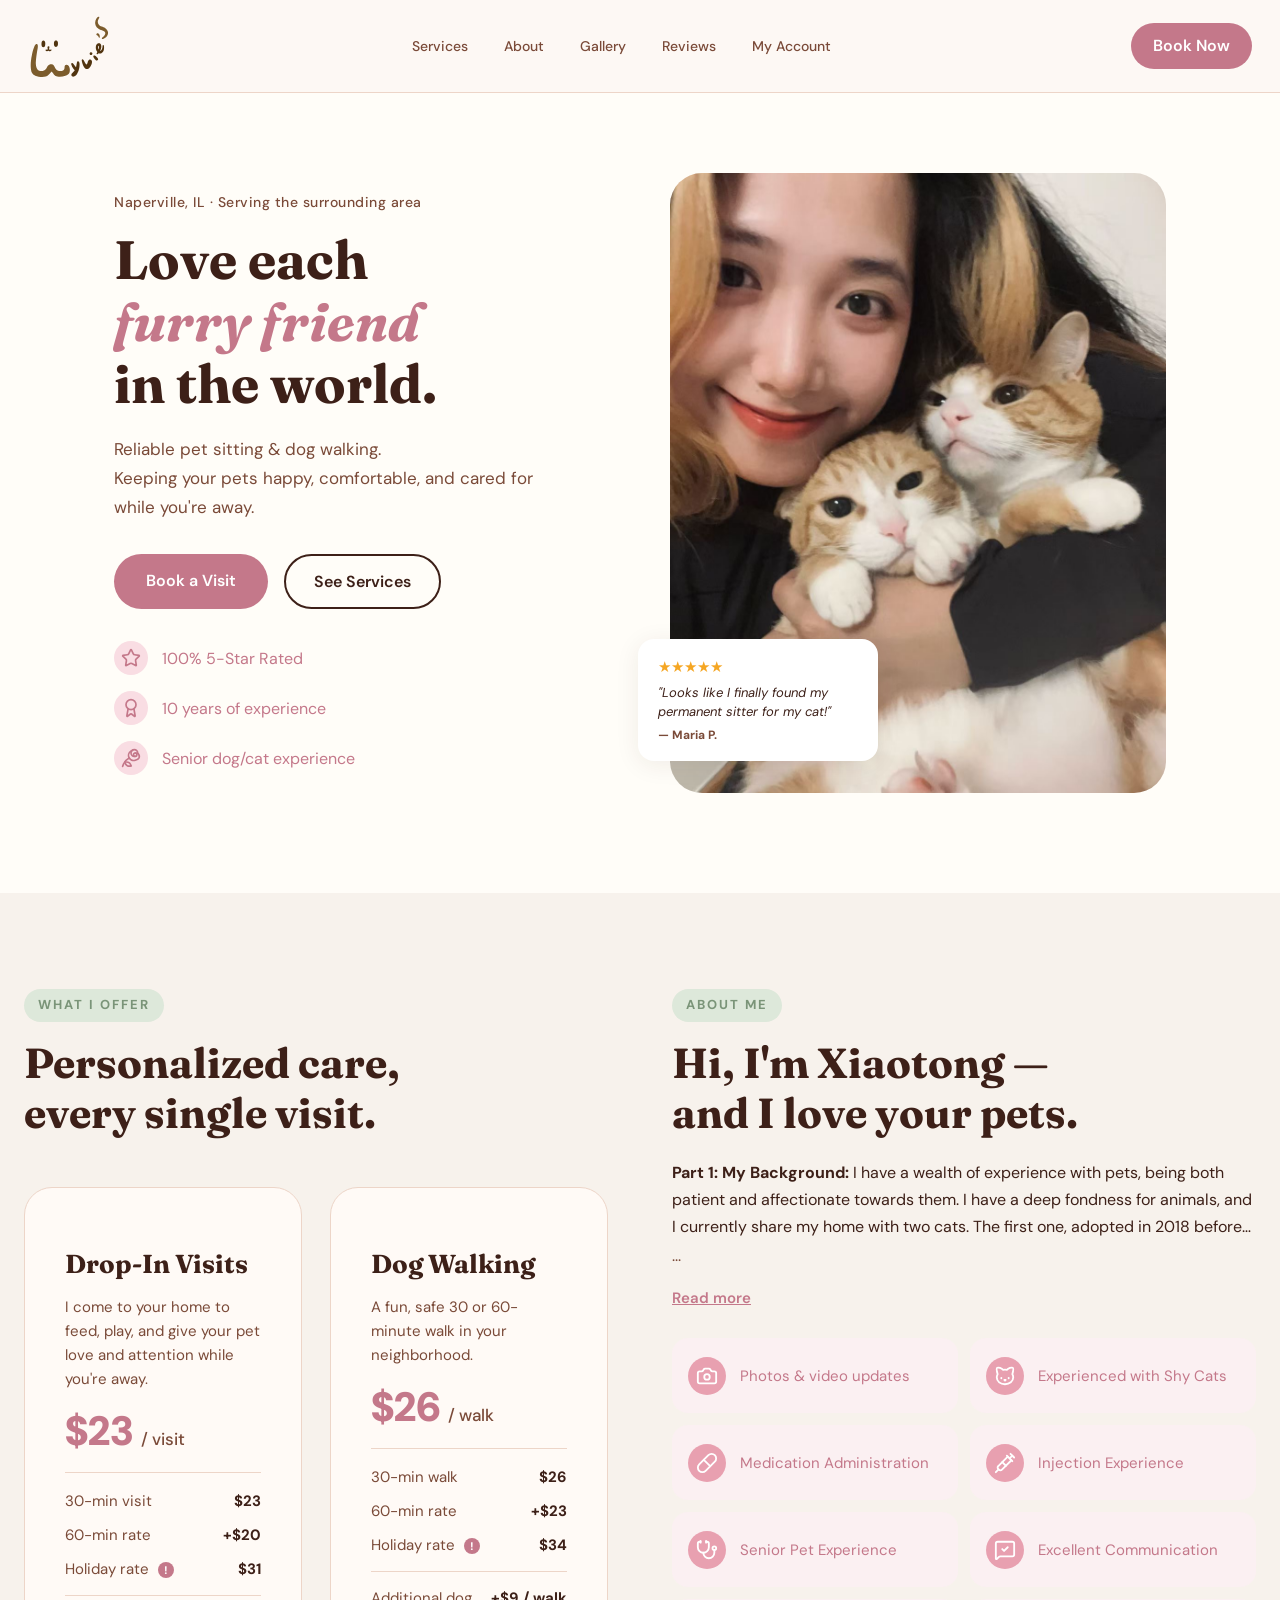
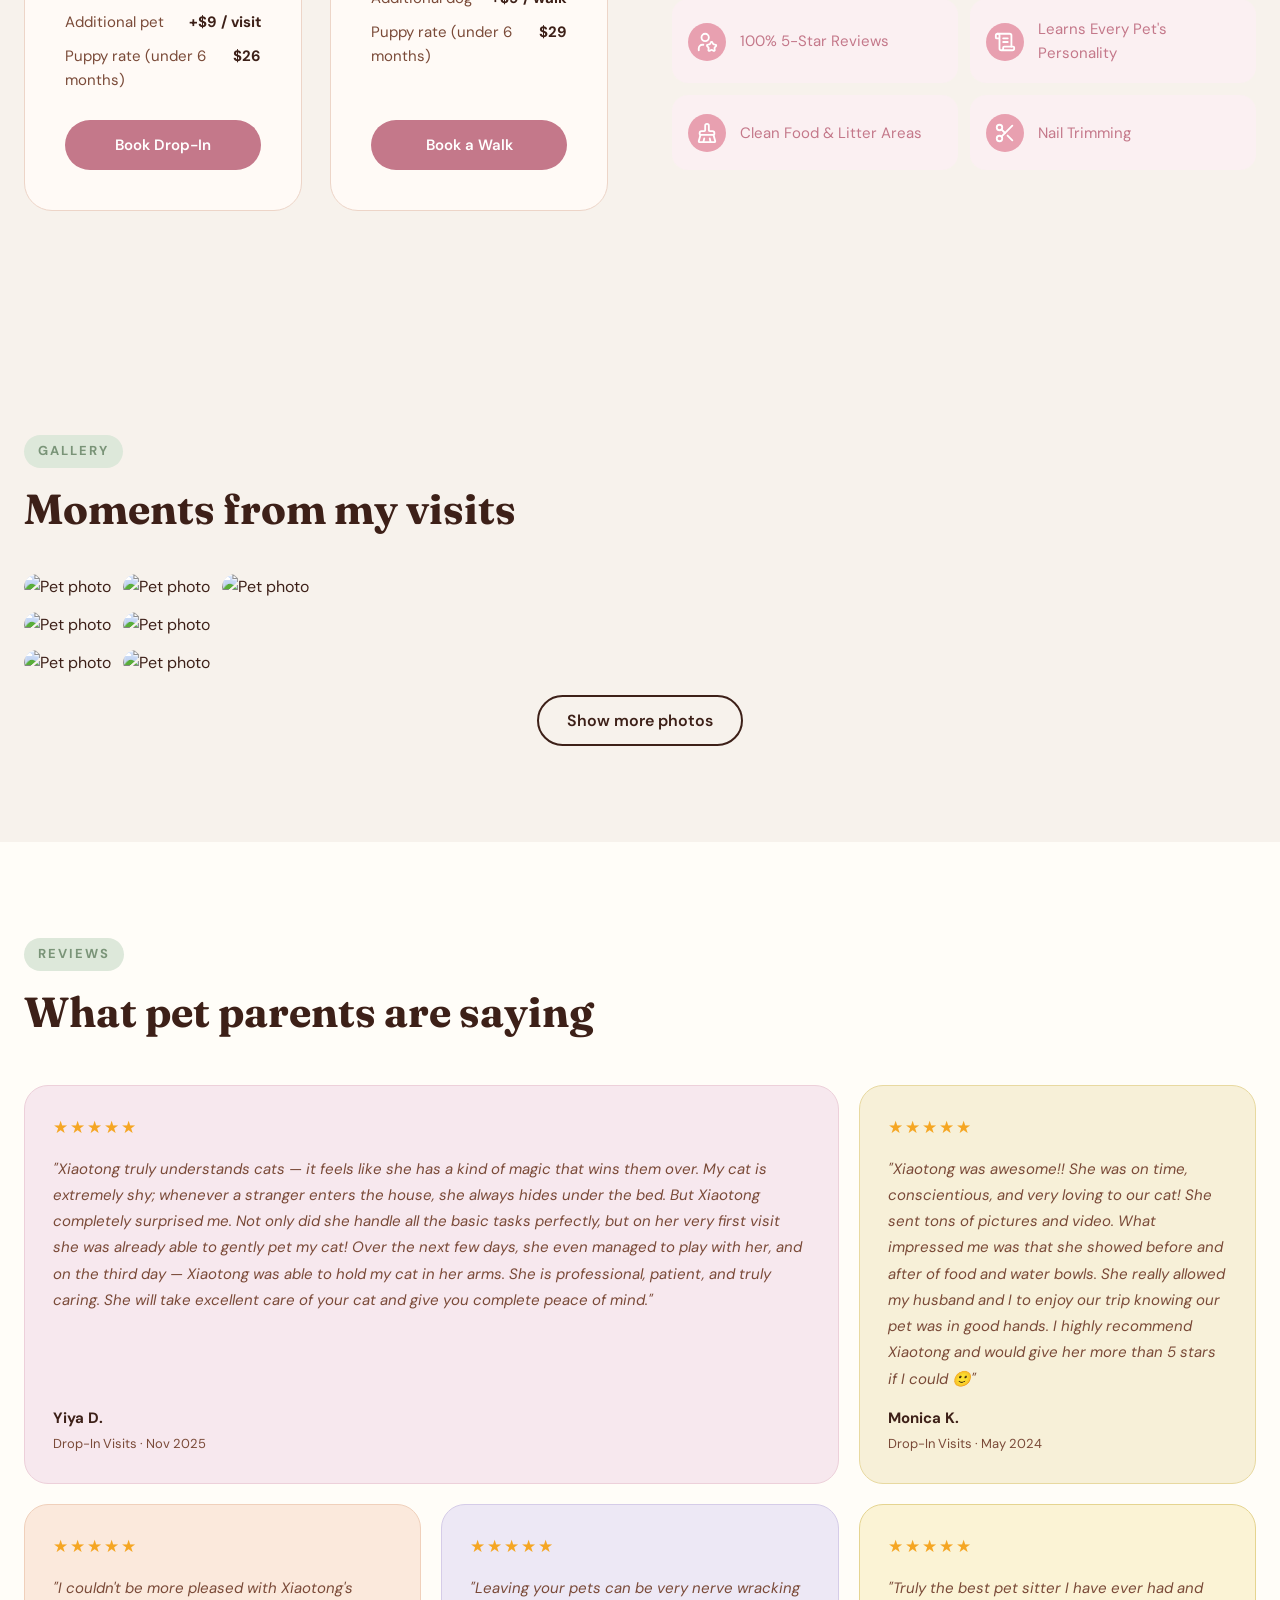
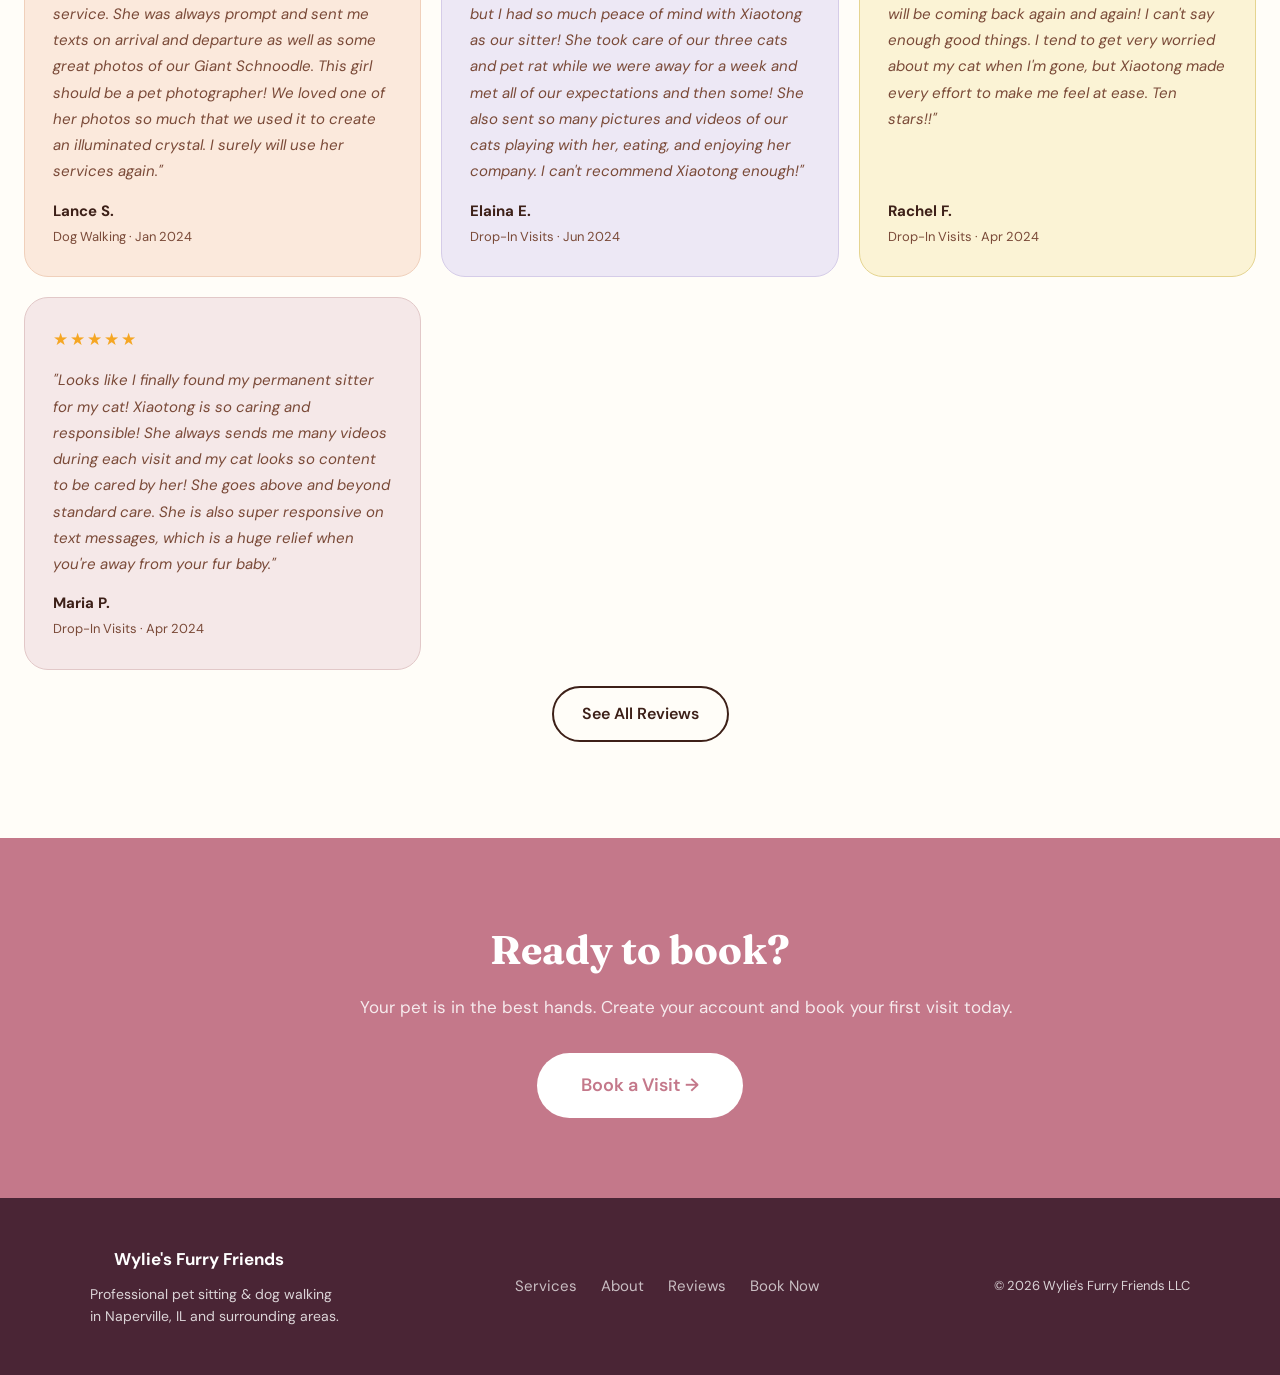
==== commit d9dd38d9: "Merge About Me into right column of What I Offer, remove photo Co-Authored-By: Claude Sonnet 4.6 <no" ====
--- a/index.html
+++ b/index.html
@@ -80,8 +80,9 @@
 
 <!-- ===================== SERVICES ===================== -->
 <section class="services-section" id="services">
-    <div class="section-inner">
-        <div class="section-label reveal">What I Offer</div>
+    <div class="section-inner services-about-grid">
+        <div class="services-col">
+            <div class="section-label reveal">What I Offer</div>
         <h2 class="section-title reveal">Personalized care,<br>every single visit.</h2>
 
         <div class="services-grid reveal">
@@ -161,27 +162,9 @@
             </div>
 
         </div>
-
-    </div>
-</section>
-
-<!-- ===================== ABOUT ===================== -->
-<section class="about-section" id="about">
-    <div class="section-inner about-grid">
-        <div class="about-photo-wrap reveal">
-            <div class="about-photo-box">
-                <img src="images/about-photo.jpg" alt="Xiaotong Shi" onerror="this.parentElement.style.background='#EDD5C8'">
-            </div>
-            <div class="about-rover-badge">
-                <span class="rover-star">★</span>
-                <div>
-                    <strong>Rover Star Sitter</strong>
-                    <p>Since 2023 · 100% 5-star reviews</p>
-                </div>
-            </div>
-        </div>
-
-        <div class="about-text reveal-right">
+        </div>
+        <div class="about-col" id="about">
+            <div class="about-text">
             <div class="section-label">About Me</div>
             <h2 class="section-title">Hi, I'm Xiaotong —<br>and I love your pets.</h2>
             <div class="about-bio-wrap">
@@ -254,8 +237,11 @@
                 </div>
             </div>
         </div>
+        </div>
     </div>
 </section>
+
+
 
 <!-- ===================== GALLERY ===================== -->
 <section class="gallery-section" id="gallery">
--- a/styles.css
+++ b/styles.css
@@ -80,9 +80,9 @@
    SECTION COMMON
 ================================ */
 .section-inner {
-    max-width: 1100px;
+    max-width: 1400px;
     margin: 0 auto;
-    padding: 0 48px;
+    padding: 0 24px;
 }
 
 .section-label {
@@ -117,7 +117,7 @@
     display: flex;
     align-items: center;
     justify-content: space-between;
-    padding: 4px 56px;
+    padding: 4px 28px;
     background: rgba(253,248,243,0.92);
     backdrop-filter: blur(12px);
     border-bottom: 1px solid var(--border);
@@ -193,7 +193,7 @@
     gap: 60px;
     max-width: 1100px;
     margin: 0 auto;
-    padding: 80px 48px 100px;
+    padding: 80px 24px 100px;
 }
 
 .hero-eyebrow {
@@ -318,6 +318,13 @@
     padding: 96px 0;
     background: var(--cream-2);
 }
+.services-about-grid {
+    display: grid;
+    grid-template-columns: 1fr 1fr;
+    gap: 64px;
+    align-items: start;
+}
+.services-col, .about-col { min-width: 0; }
 
 .services-grid {
     display: grid;
@@ -796,7 +803,7 @@
 ================================ */
 .cta-section {
     background: var(--pink);
-    padding: 80px 48px;
+    padding: 80px 24px;
     text-align: center;
 }
 
@@ -827,7 +834,7 @@
 footer {
     background: #4a2535;
     color: rgba(255,255,255,0.8);
-    padding: 48px 56px;
+    padding: 48px 28px;
 }
 
 .footer-inner {
@@ -919,16 +926,13 @@
 
     .hero-float-card { left: 0; right: 0; margin: 0 auto; bottom: -16px; }
 
-    .section-inner { padding: 0 24px; }
+    .section-inner { padding: 0 12px; }
 
     .section-title { font-size: 30px; margin-bottom: 32px; }
 
     .services-section { padding: 64px 0; }
     .services-grid { grid-template-columns: 1fr; }
-
-    .about-section { padding: 64px 0; }
-    .about-grid { grid-template-columns: 1fr; gap: 40px; }
-    .about-photo-box { aspect-ratio: 1/1; }
+    .services-about-grid { grid-template-columns: 1fr; gap: 40px; }
     .about-rover-badge { right: 0; }
 
     .gallery-section { padding: 64px 0; }
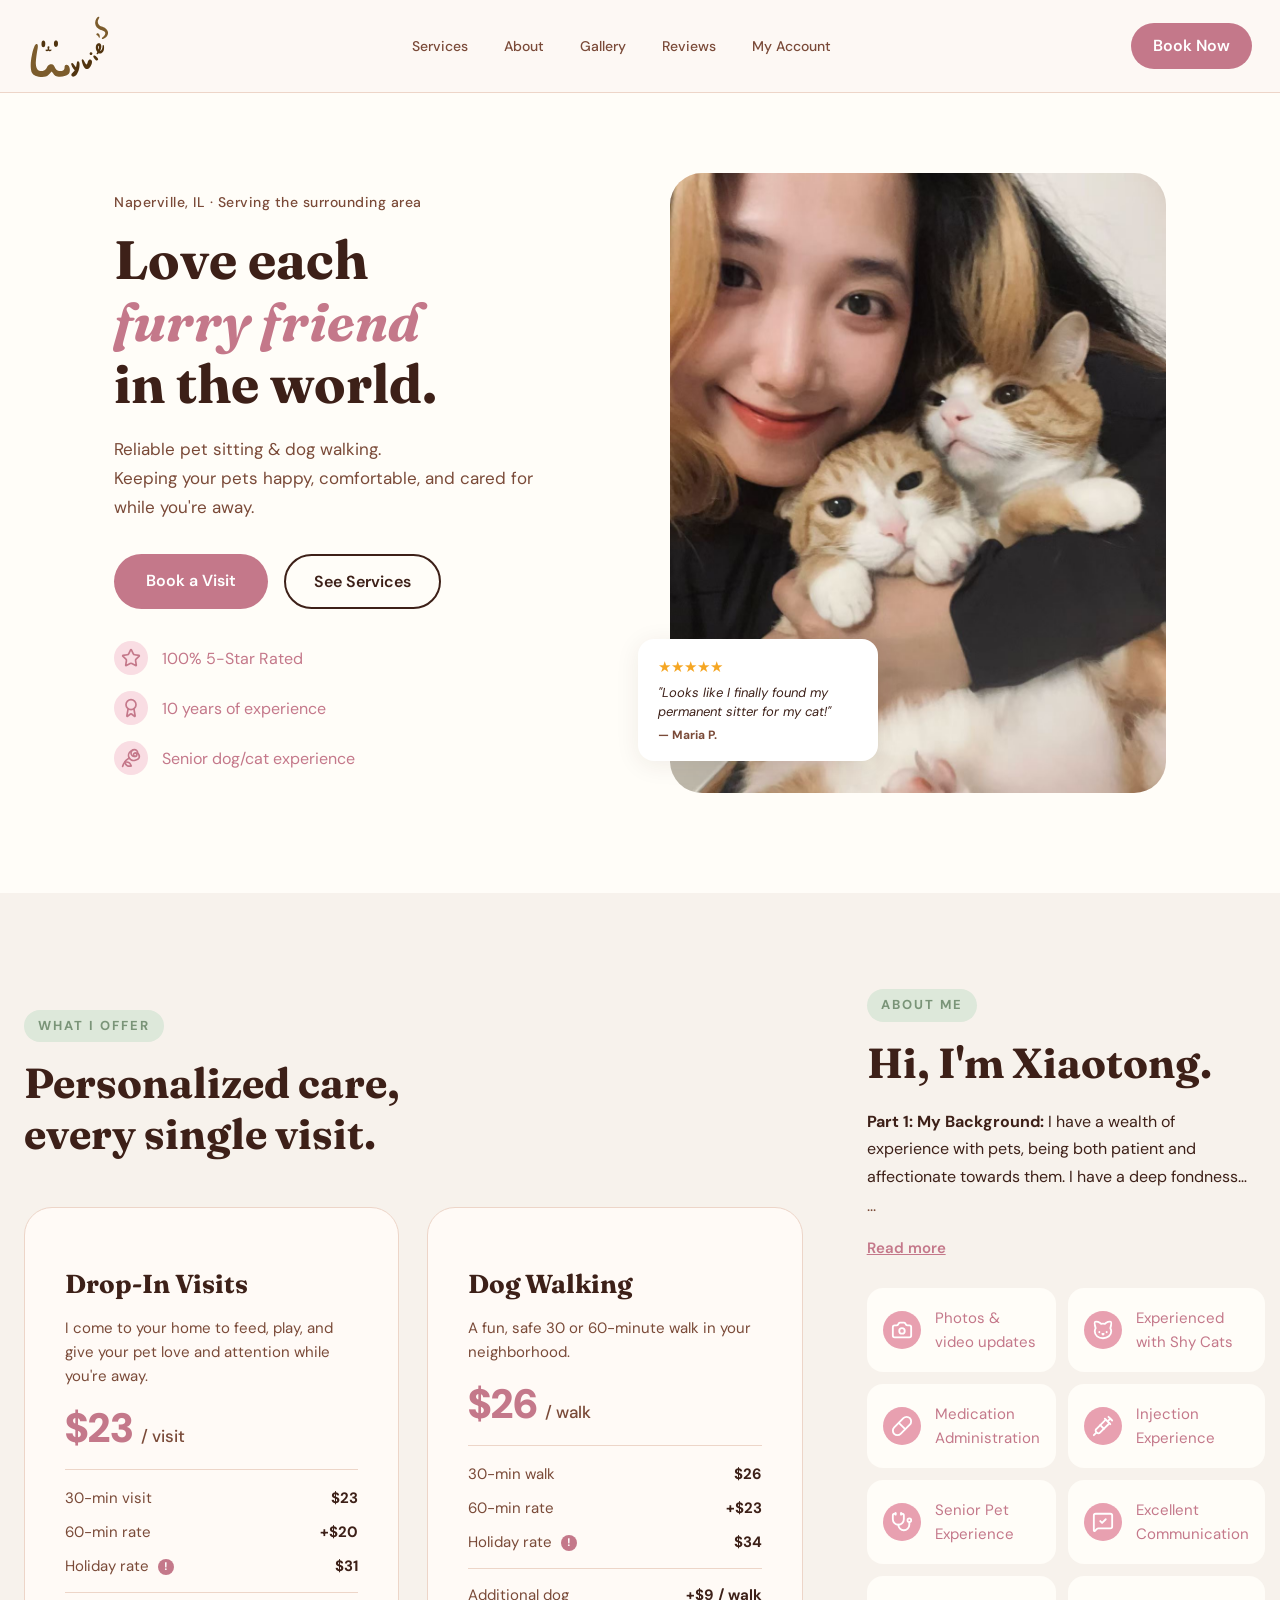
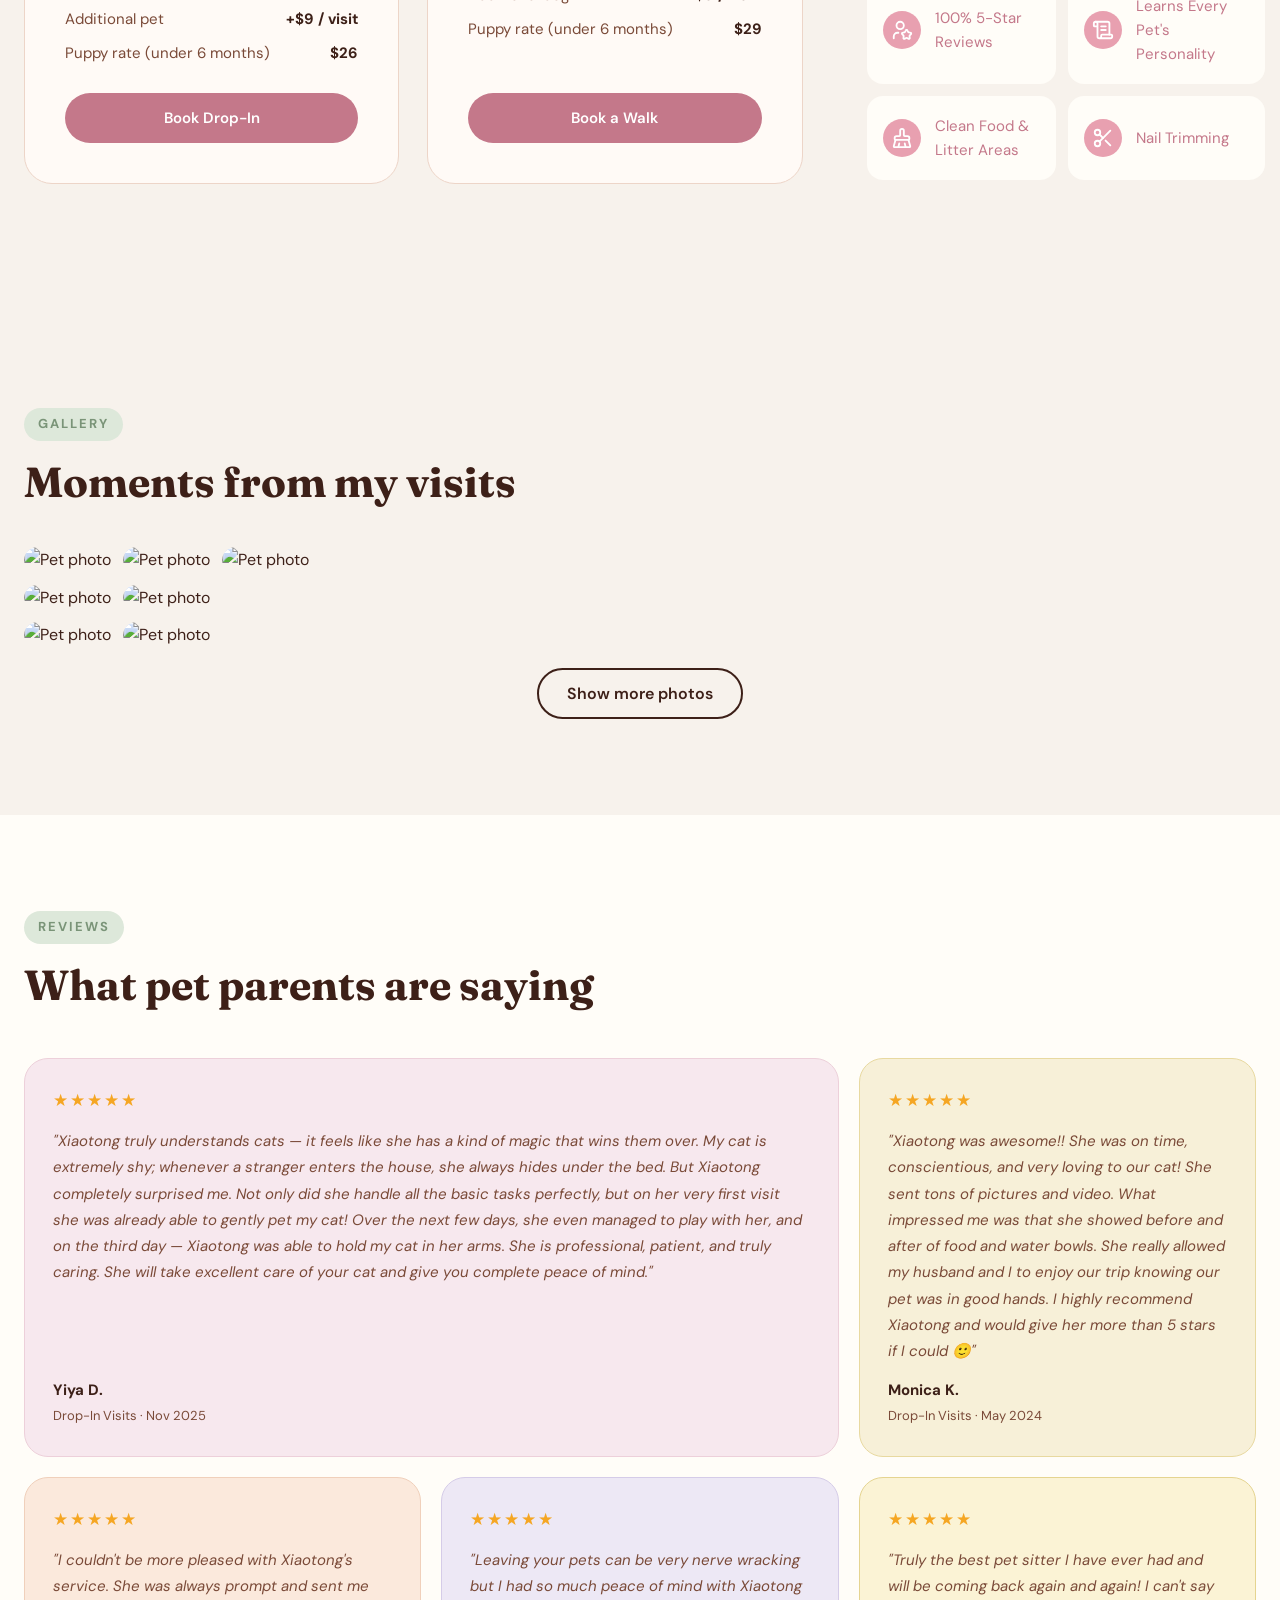
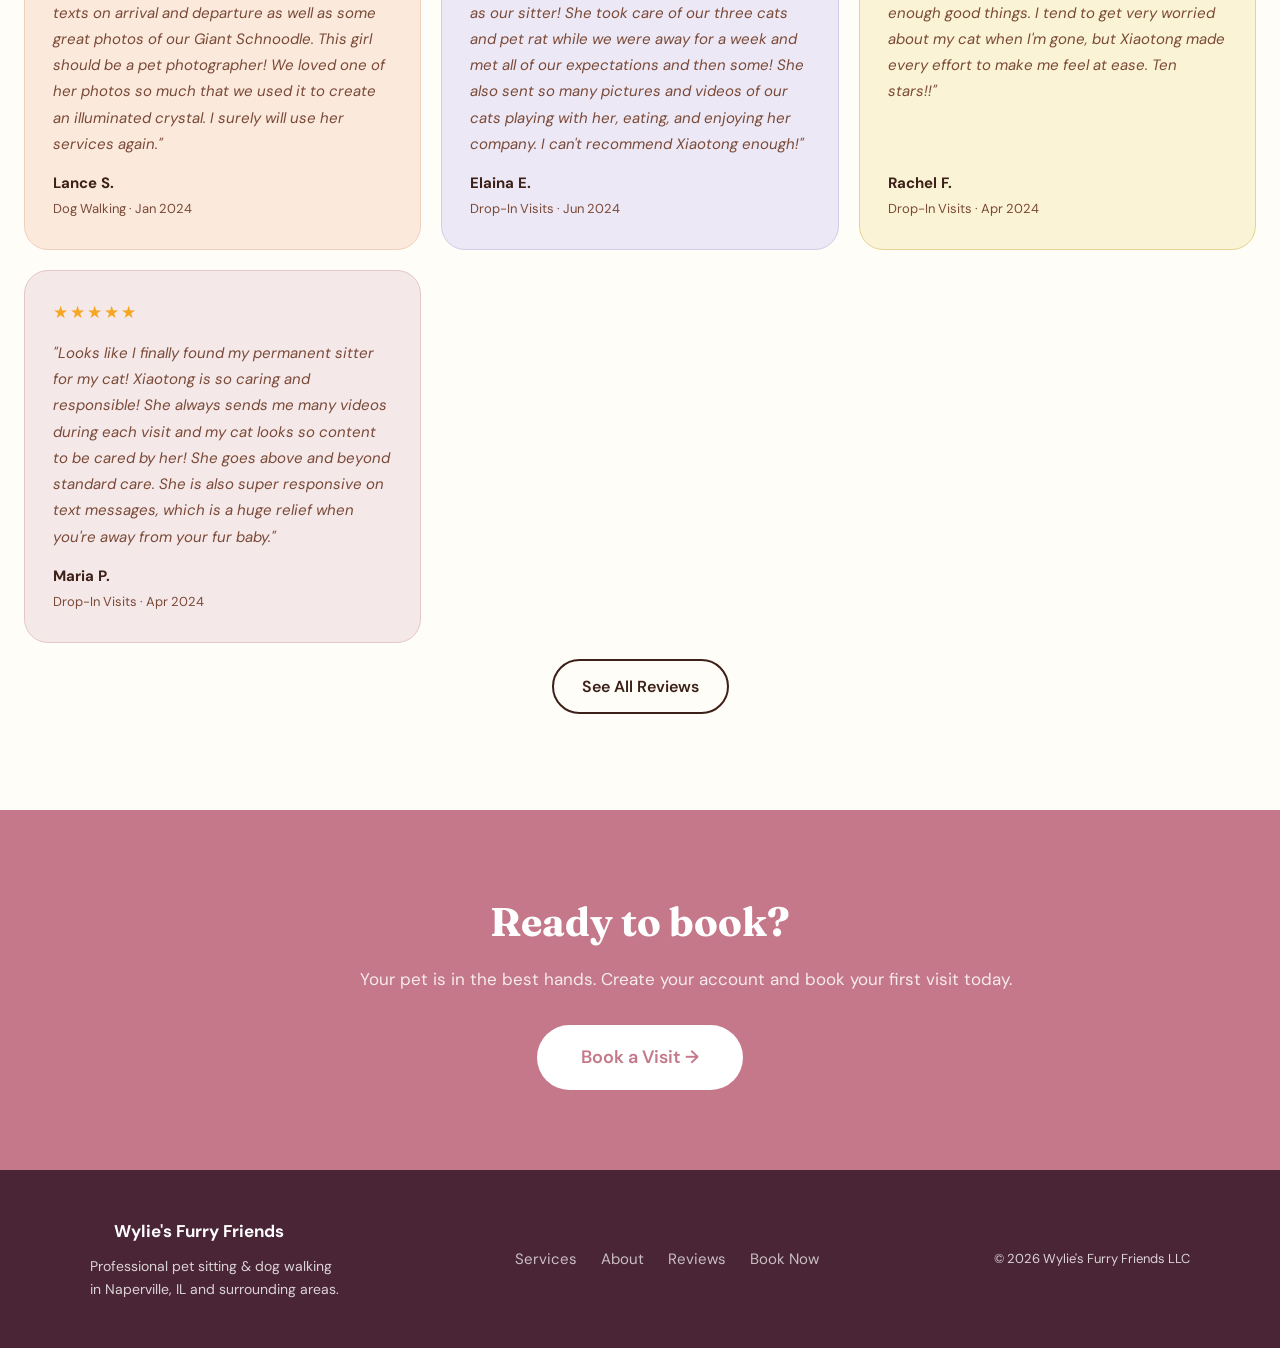
==== commit 16b201c3: "Remove 'and I love your pets' from about heading" ====
--- a/index.html
+++ b/index.html
@@ -166,7 +166,7 @@
         <div class="about-col" id="about">
             <div class="about-text">
             <div class="section-label">About Me</div>
-            <h2 class="section-title">Hi, I'm Xiaotong —<br>and I love your pets.</h2>
+            <h2 class="section-title">Hi, I'm Xiaotong.</h2>
             <div class="about-bio-wrap">
                 <div class="about-bio-preview" id="aboutBioPreview">
                     <strong>Part 1: My Background:</strong> I have a wealth of experience with pets, being both patient and affectionate towards them. I have a deep fondness for animals, and I currently share my home with two cats. The first one, adopted in 2018 before my university graduation, was a year and a half old, weighing just 3 lbs and in a pitiable state.
--- a/styles.css
+++ b/styles.css
@@ -320,11 +320,15 @@
 }
 .services-about-grid {
     display: grid;
-    grid-template-columns: 1fr 1fr;
+    grid-template-columns: 2fr 1fr;
     gap: 64px;
-    align-items: start;
+    align-items: end;
 }
 .services-col, .about-col { min-width: 0; }
+
+@media (max-width: 1100px) {
+    .services-about-grid { grid-template-columns: 1fr; }
+}
 
 .services-grid {
     display: grid;
@@ -565,7 +569,7 @@
     display: flex;
     align-items: center;
     gap: 14px;
-    background: #FBF0F2;
+    background: var(--cream);
     border-radius: 16px;
     padding: 18px 16px;
     font-size: 15px;
@@ -932,7 +936,7 @@
 
     .services-section { padding: 64px 0; }
     .services-grid { grid-template-columns: 1fr; }
-    .services-about-grid { grid-template-columns: 1fr; gap: 40px; }
+    .services-about-grid { gap: 40px; }
     .about-rover-badge { right: 0; }
 
     .gallery-section { padding: 64px 0; }
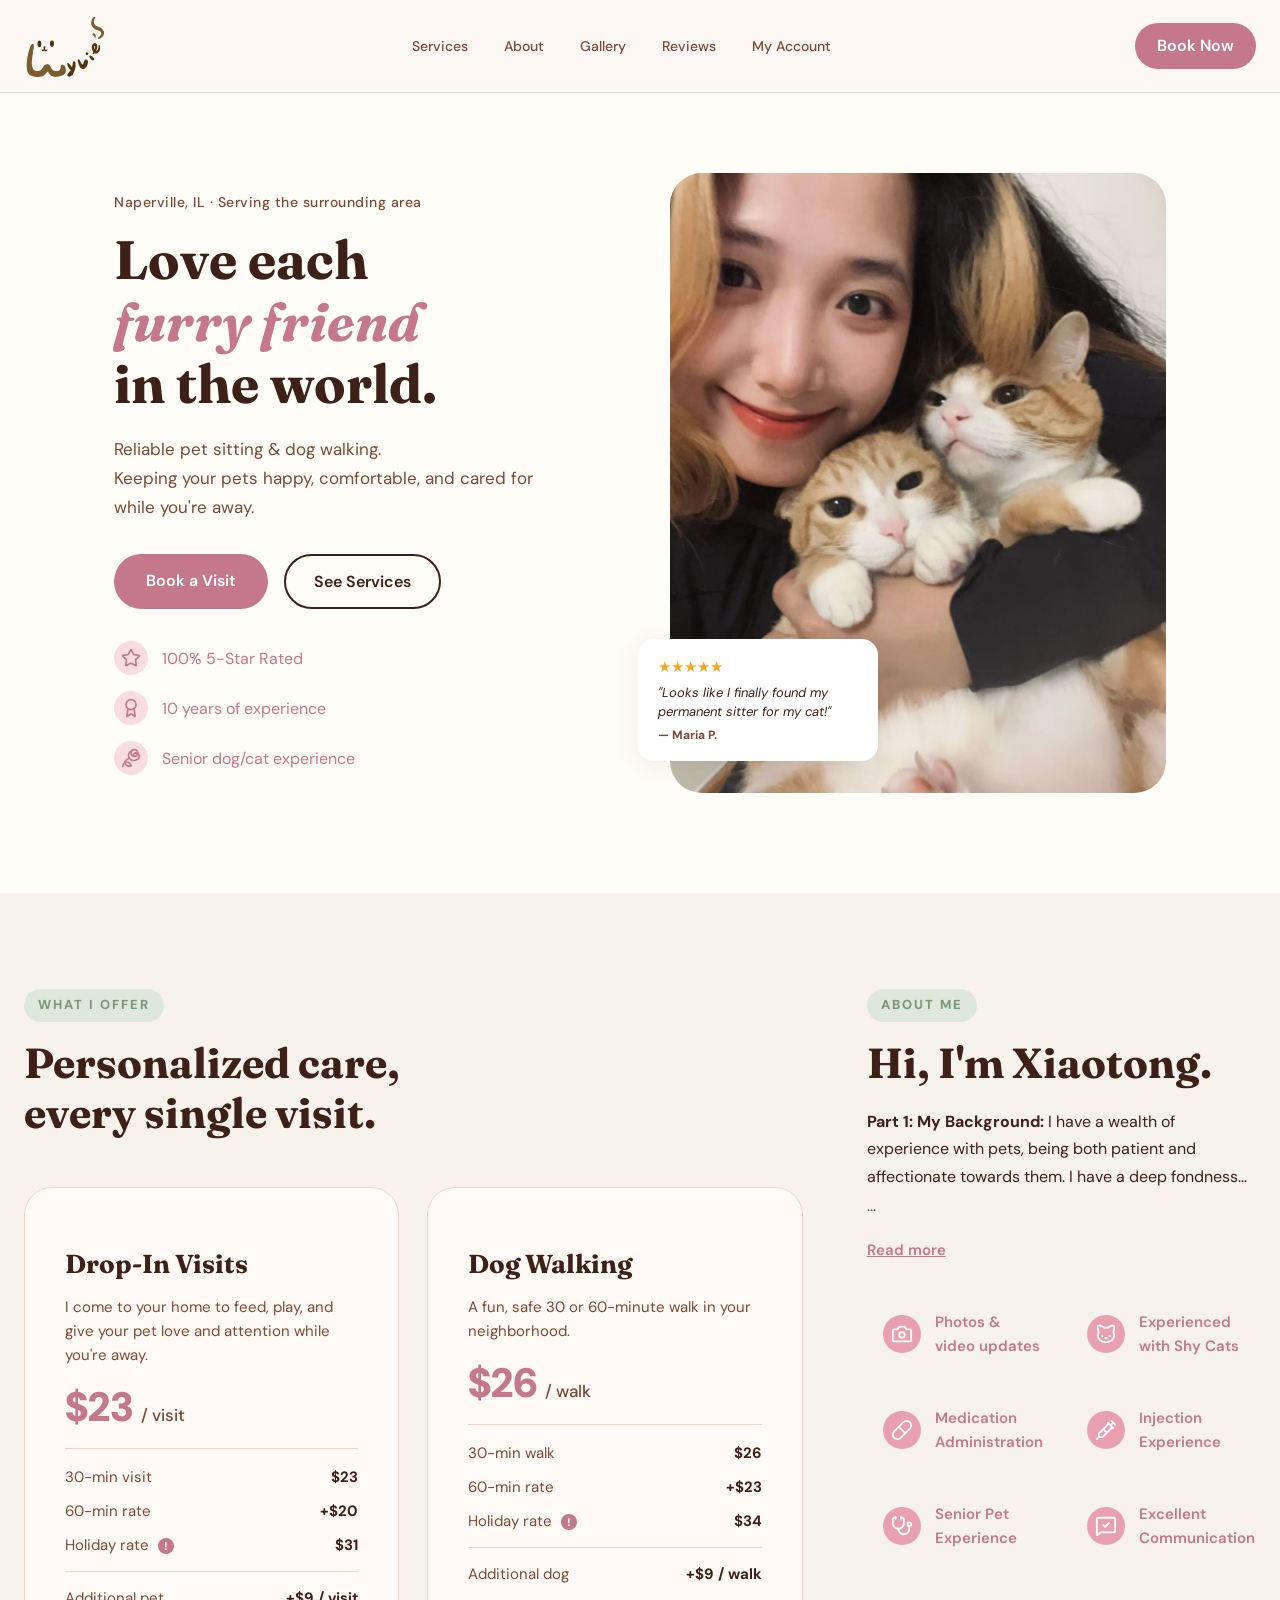
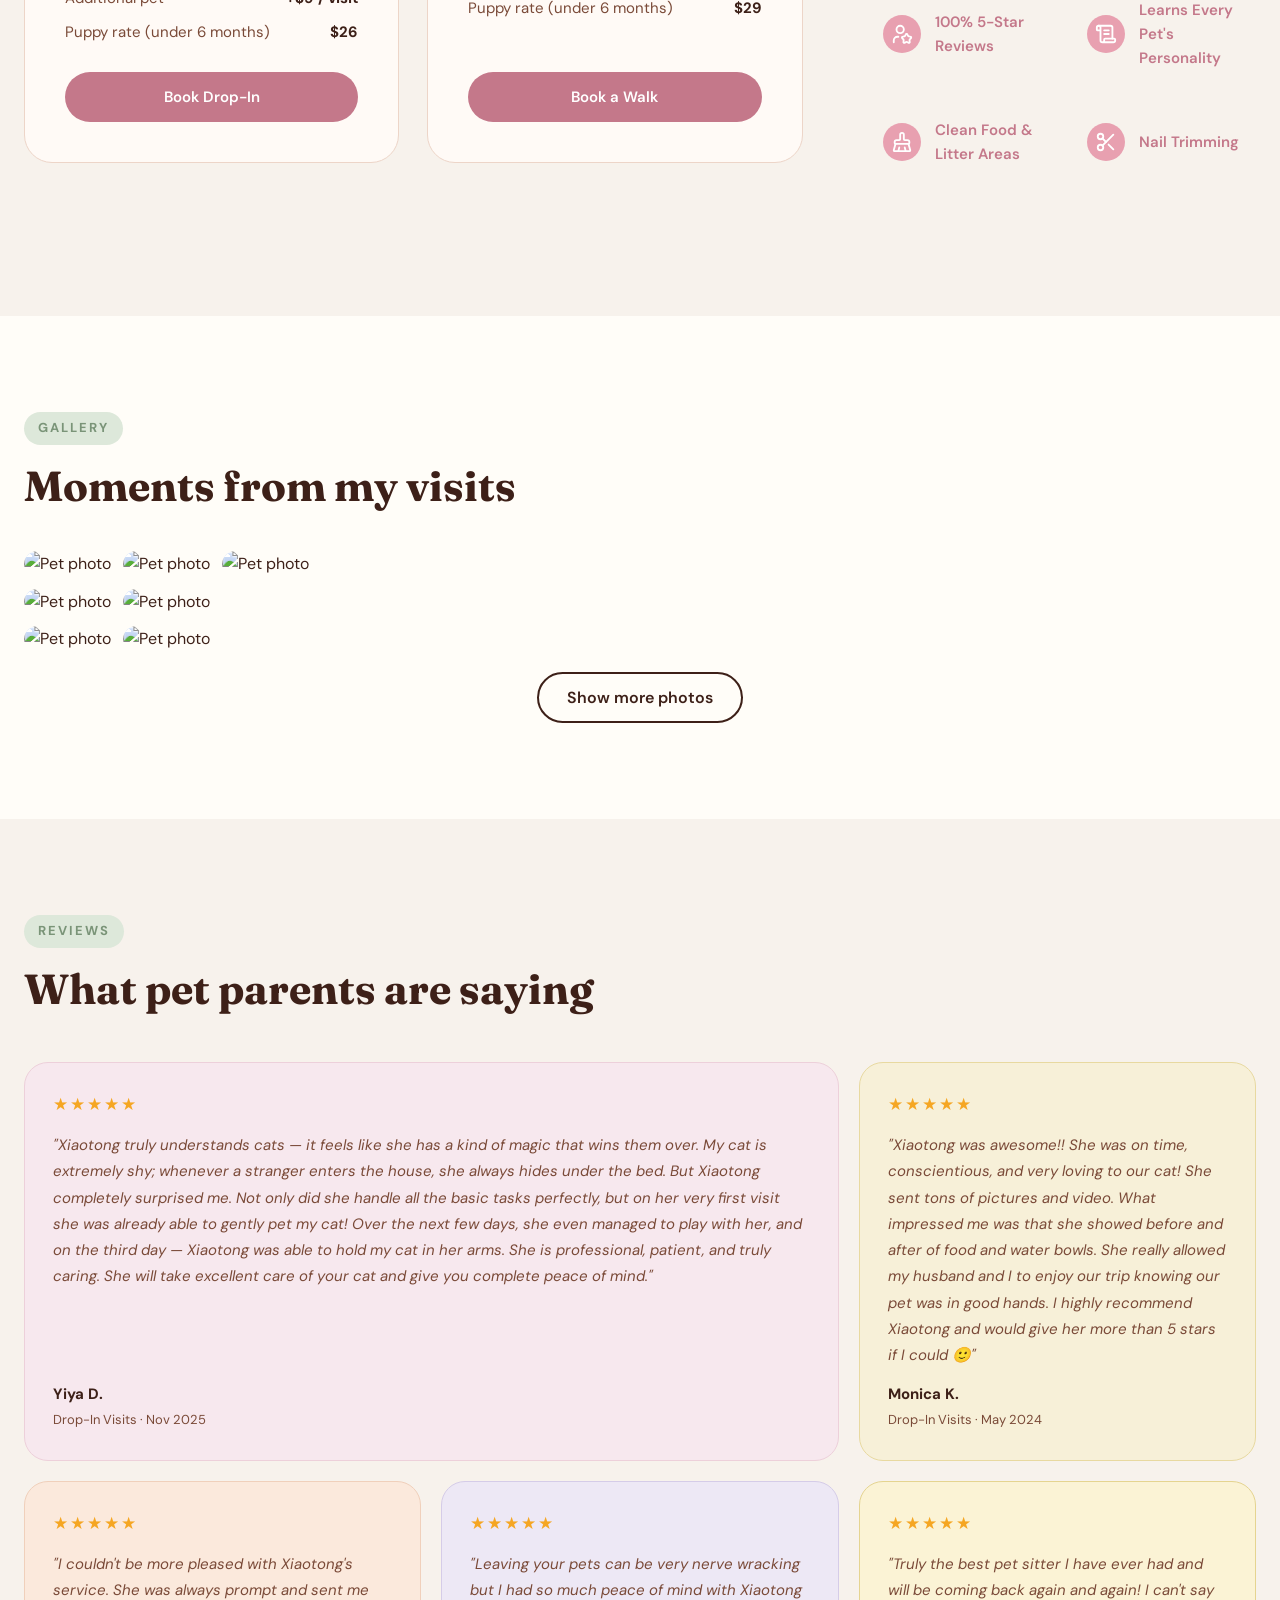
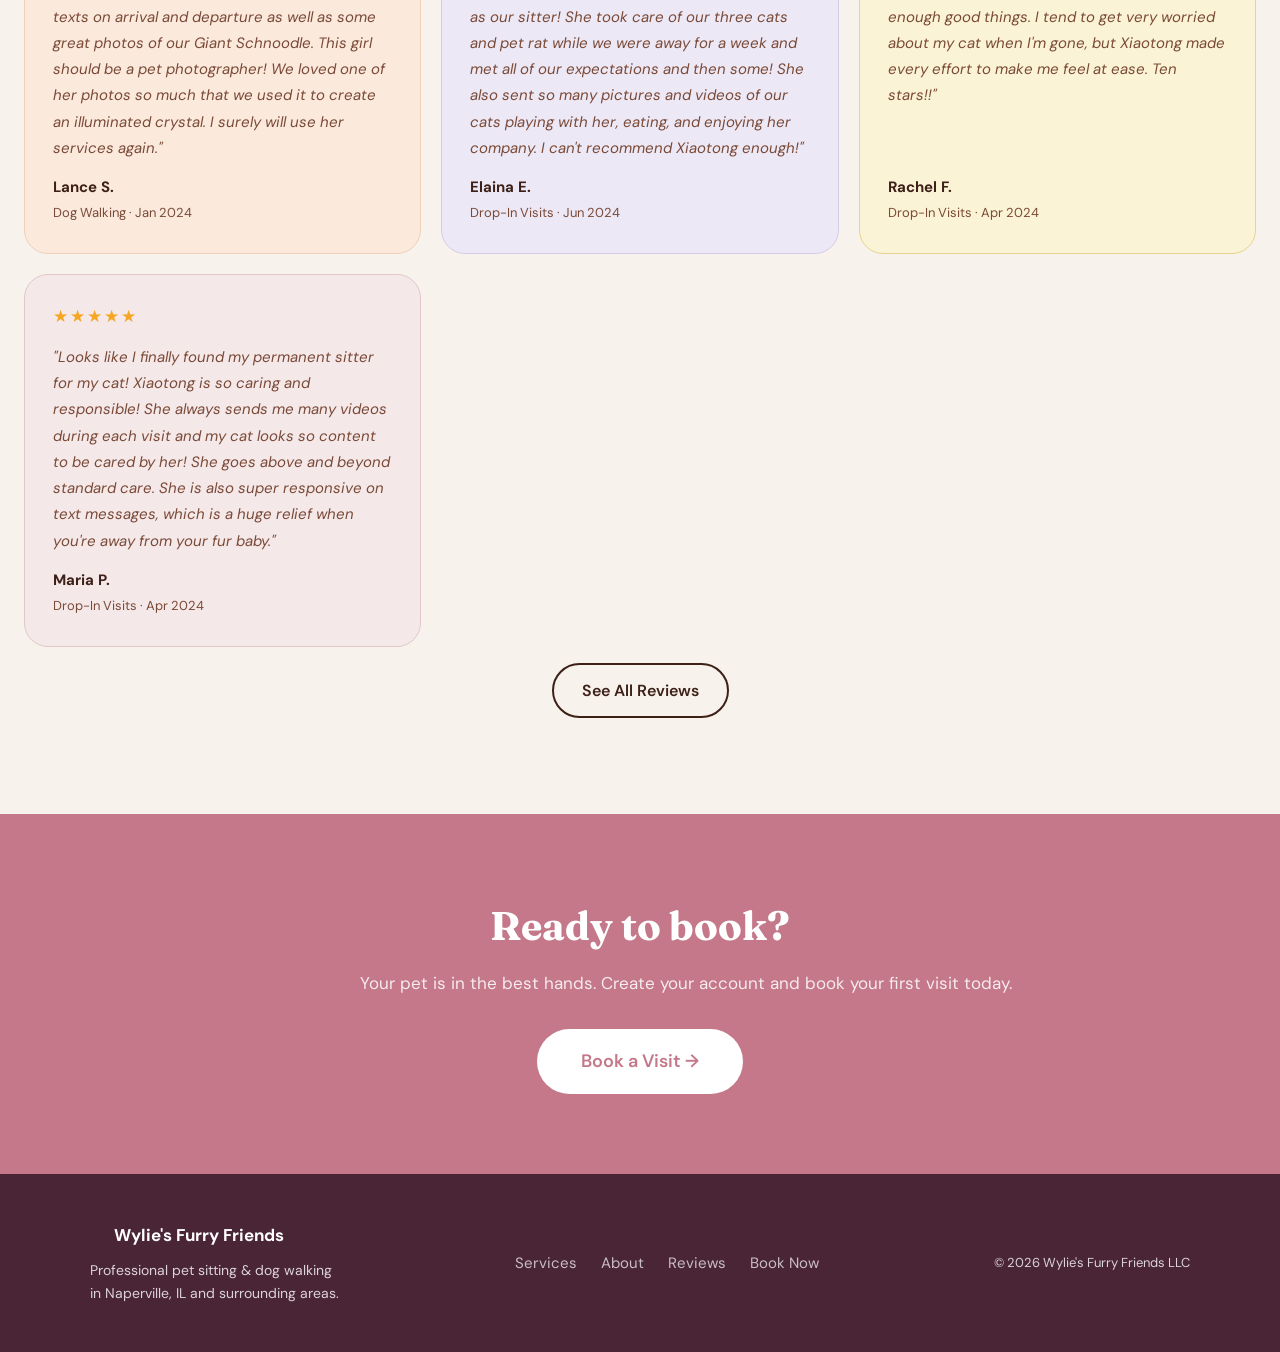
==== commit 266367cd: "Add about.html page, link Read more and nav About to new page" ====
--- a/index.html
+++ b/index.html
@@ -24,7 +24,7 @@
     <button class="hamburger" id="hamburger" aria-label="Menu"><svg xmlns="http://www.w3.org/2000/svg" width="24" height="24" viewBox="0 0 24 24" fill="none" stroke="currentColor" stroke-width="2" stroke-linecap="round" stroke-linejoin="round"><path d="M4 5h16"/><path d="M4 12h16"/><path d="M4 19h16"/></svg></button>
     <ul class="nav-links" id="navLinks">
         <li><a href="#services">Services</a></li>
-        <li><a href="#about">About</a></li>
+        <li><a href="about.html">About</a></li>
         <li><a href="#gallery">Gallery</a></li>
         <li><a href="reviews.html">Reviews</a></li>
         <li><a href="account.html">My Account</a></li>
@@ -192,7 +192,7 @@
                     </ol>
                 </div>
                 <p class="about-bio-ellipsis" id="aboutEllipsis">...</p>
-                <button class="about-read-more" id="aboutReadMore" onclick="toggleAboutBio()">Read more</button>
+                <a class="about-read-more" href="about.html">Read more</a>
             </div>
             <div class="about-highlights">
                 <div class="highlight-item">
@@ -373,7 +373,7 @@
         </div>
         <div class="footer-links">
             <a href="#services">Services</a>
-            <a href="#about">About</a>
+            <a href="about.html">About</a>
             <a href="reviews.html">Reviews</a>
             <a href="booking.html">Book Now</a>
         </div>
--- a/styles.css
+++ b/styles.css
@@ -117,7 +117,7 @@
     display: flex;
     align-items: center;
     justify-content: space-between;
-    padding: 4px 28px;
+    padding: 4px clamp(24px, calc((100vw - 1400px) / 2 + 24px), 300px);
     background: rgba(253,248,243,0.92);
     backdrop-filter: blur(12px);
     border-bottom: 1px solid var(--border);
@@ -322,7 +322,7 @@
     display: grid;
     grid-template-columns: 2fr 1fr;
     gap: 64px;
-    align-items: end;
+    align-items: start;
 }
 .services-col, .about-col { min-width: 0; }
 
@@ -569,12 +569,12 @@
     display: flex;
     align-items: center;
     gap: 14px;
-    background: var(--cream);
+    background: transparent;
     border-radius: 16px;
     padding: 18px 16px;
     font-size: 15px;
-    font-weight: 400;
-    color: var(--pink);
+    font-weight: 600;
+    color: #C4788A;
 }
 
 .highlight-icon {
@@ -599,7 +599,7 @@
 ================================ */
 .gallery-section {
     padding: 96px 0;
-    background: var(--cream-2);
+    background: var(--cream);
 }
 
 .gallery-section .section-title { margin-bottom: 40px; }
@@ -747,6 +747,7 @@
 ================================ */
 .reviews-section {
     padding: 96px 0;
+    background: var(--cream-2);
 }
 
 .reviews-grid {
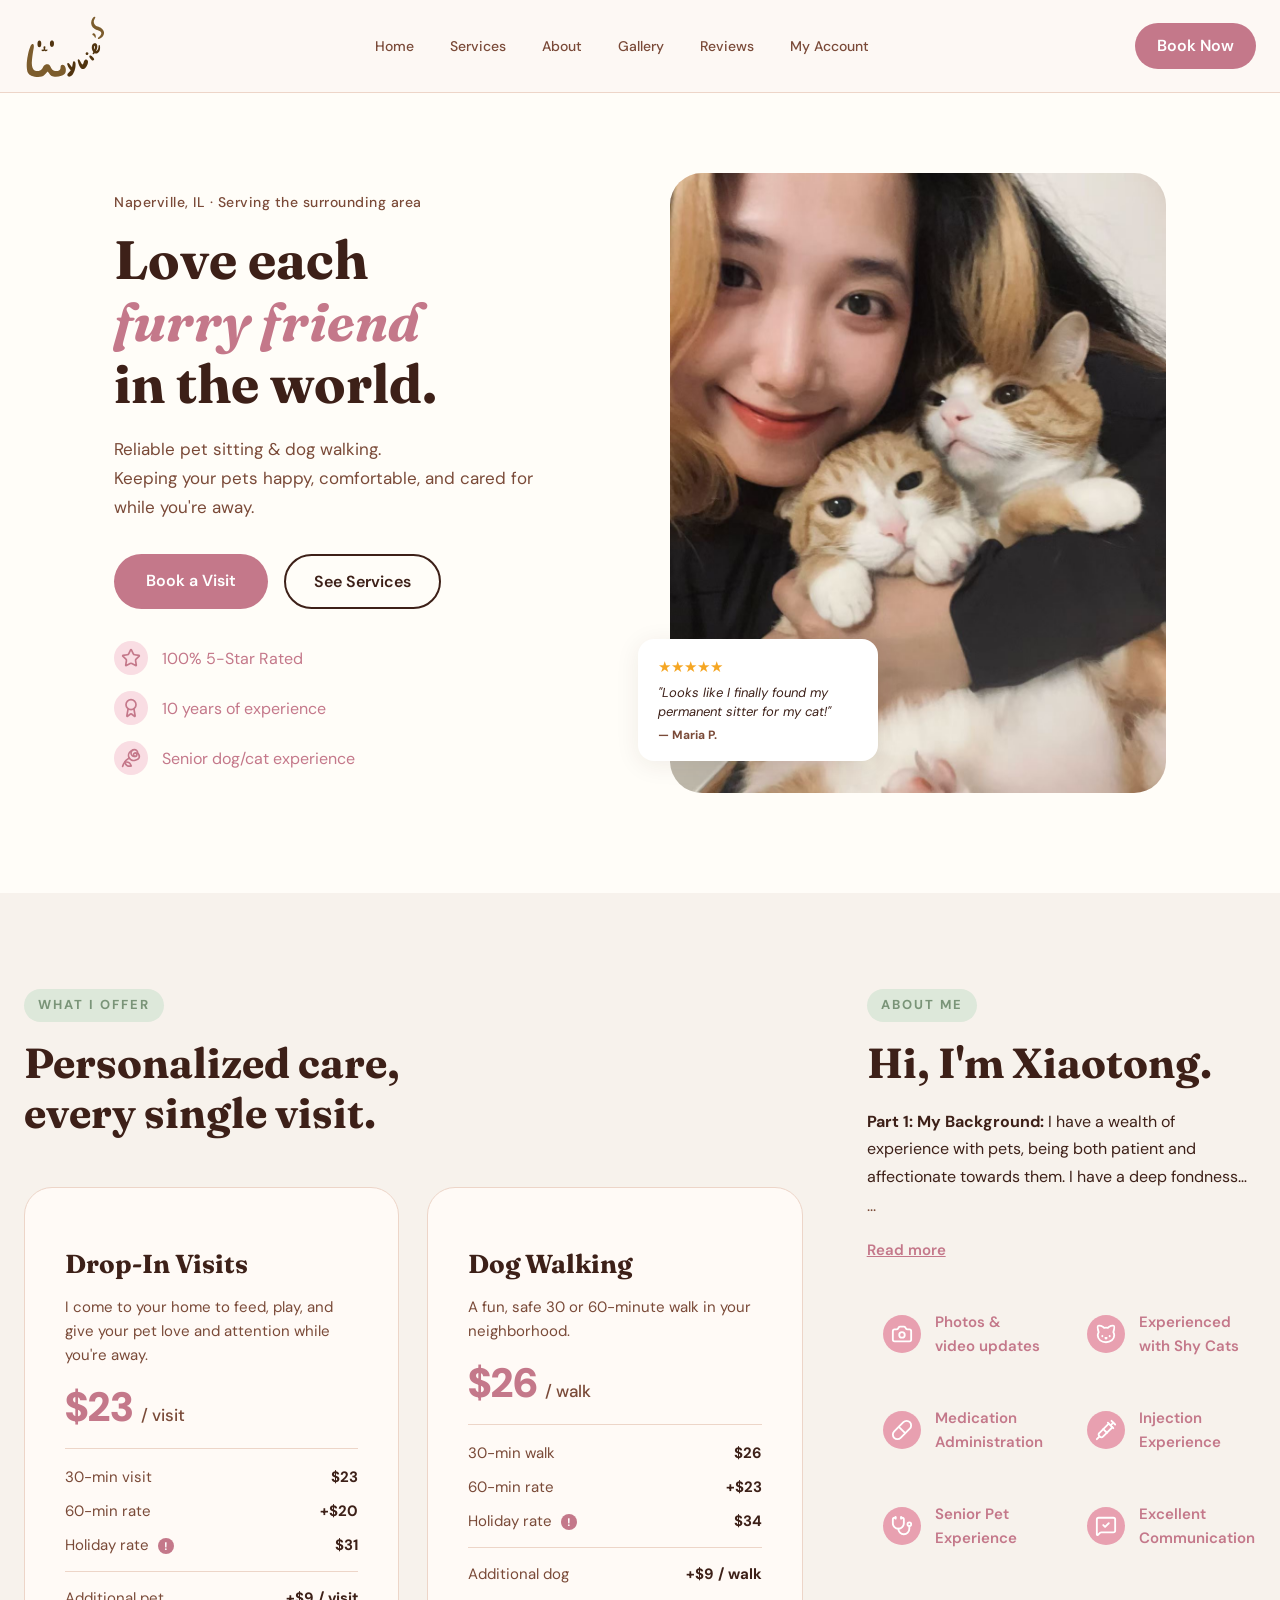
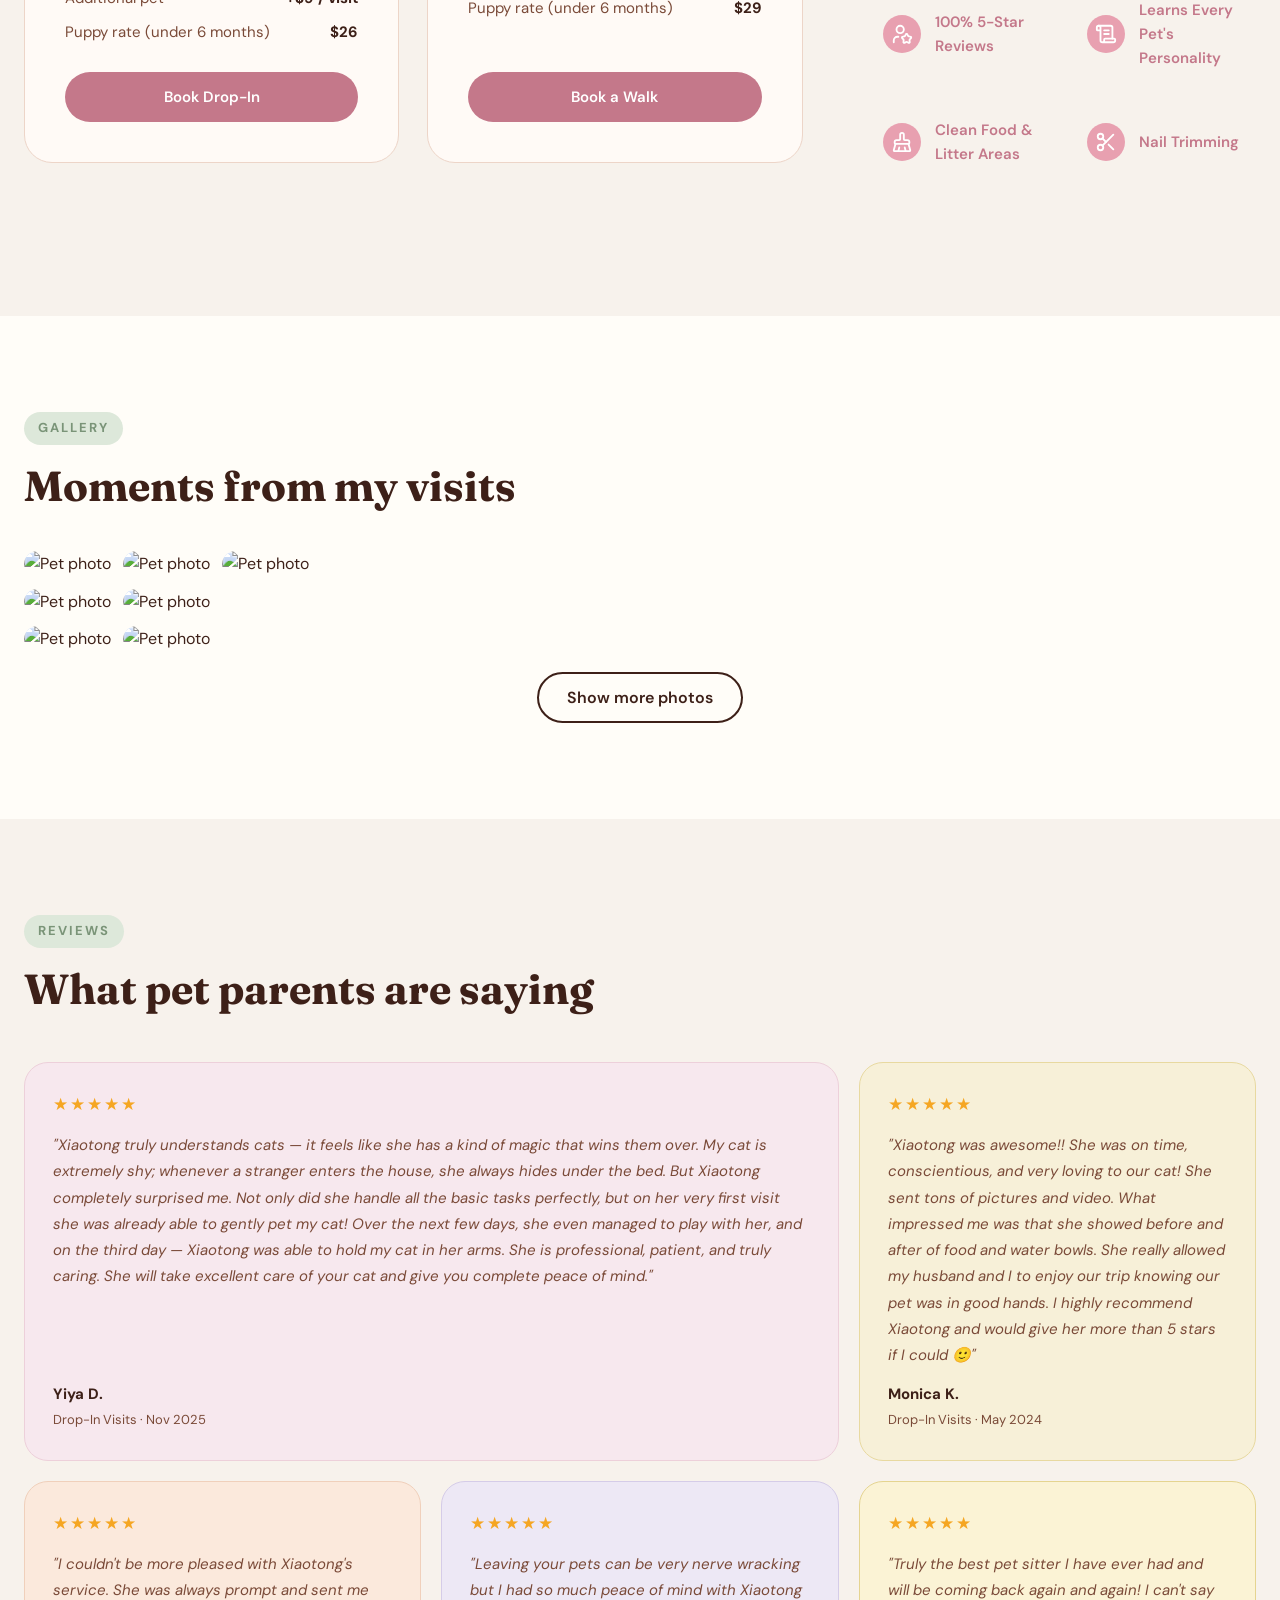
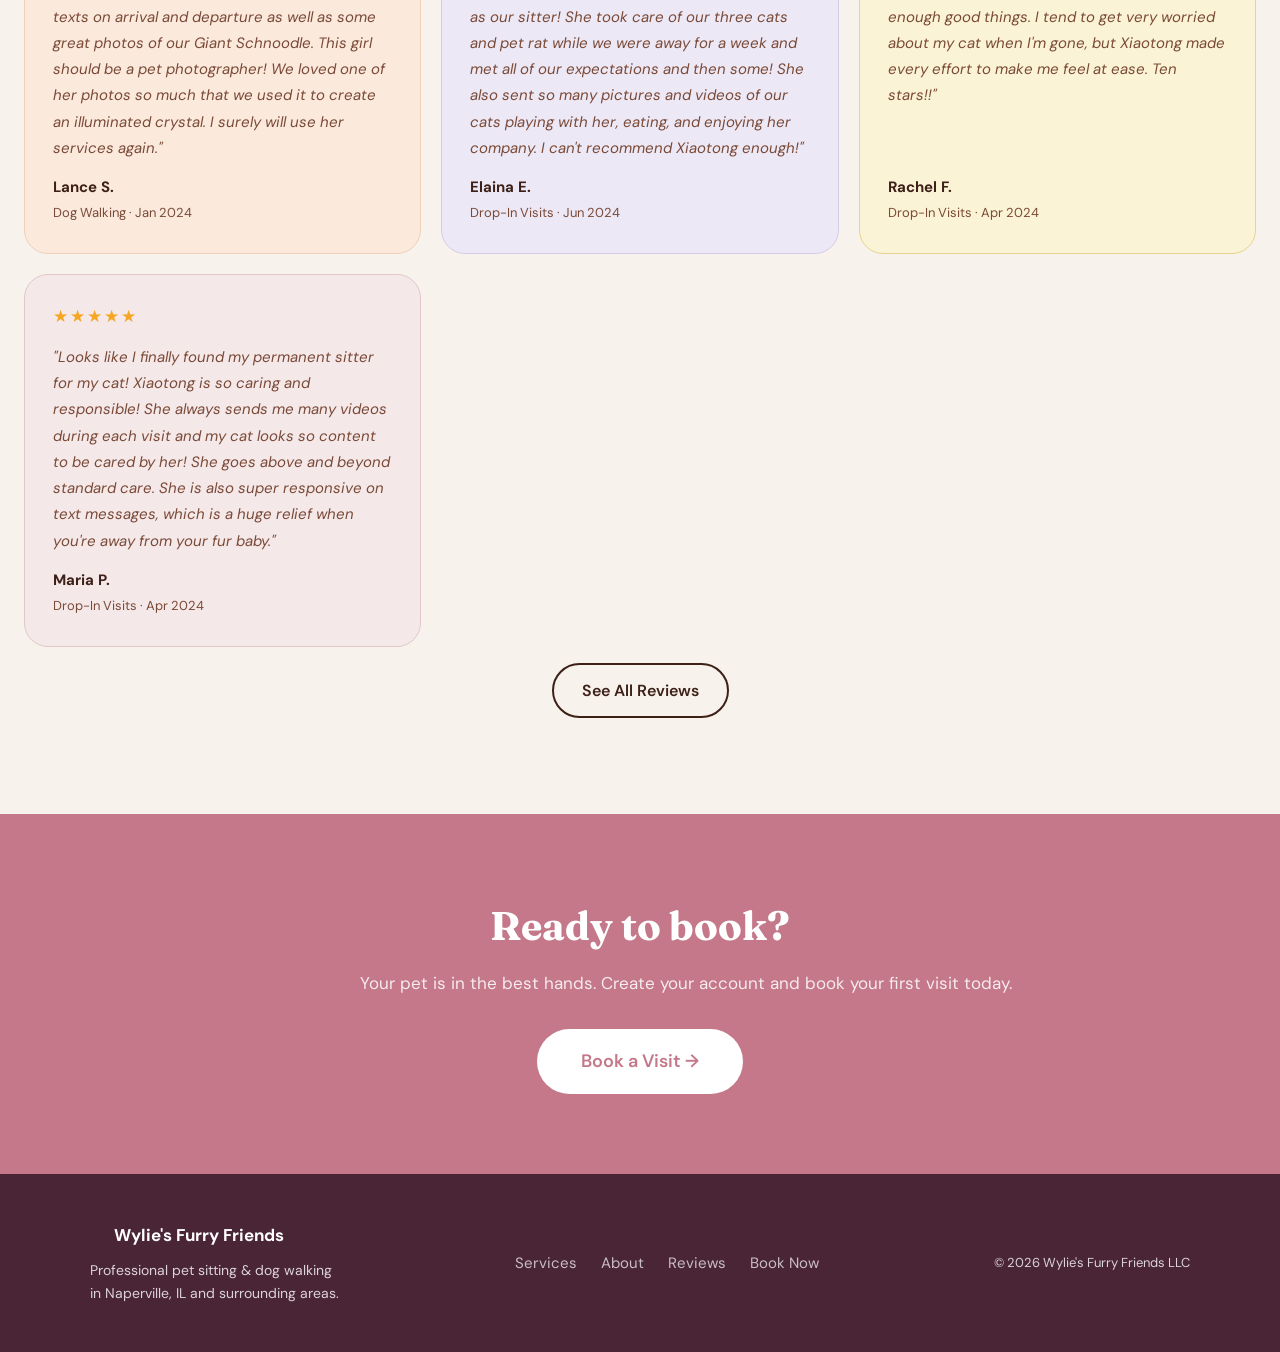
==== commit 8a55782f: "Fix reviews page card backgrounds to white; add Home to all navs" ====
--- a/index.html
+++ b/index.html
@@ -23,6 +23,7 @@
     </a>
     <button class="hamburger" id="hamburger" aria-label="Menu"><svg xmlns="http://www.w3.org/2000/svg" width="24" height="24" viewBox="0 0 24 24" fill="none" stroke="currentColor" stroke-width="2" stroke-linecap="round" stroke-linejoin="round"><path d="M4 5h16"/><path d="M4 12h16"/><path d="M4 19h16"/></svg></button>
     <ul class="nav-links" id="navLinks">
+        <li><a href="#top">Home</a></li>
         <li><a href="#services">Services</a></li>
         <li><a href="about.html">About</a></li>
         <li><a href="#gallery">Gallery</a></li>
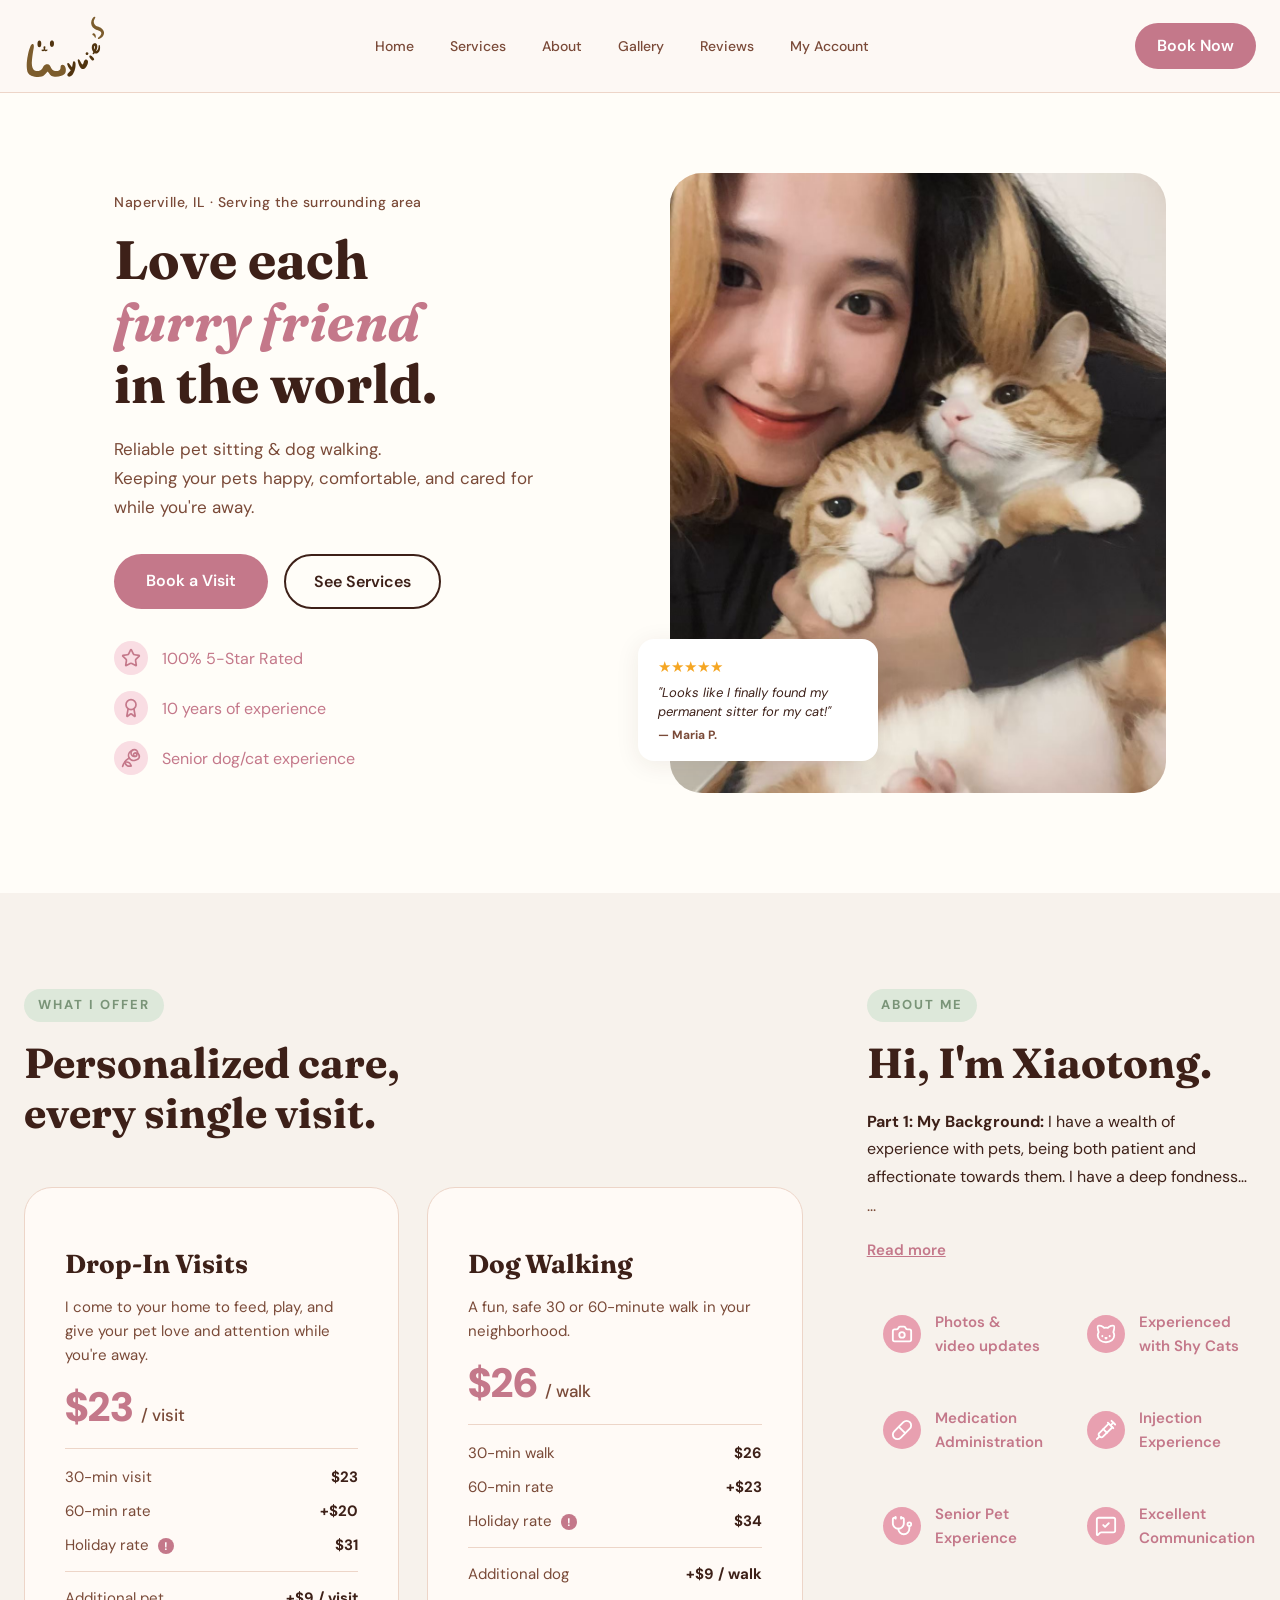
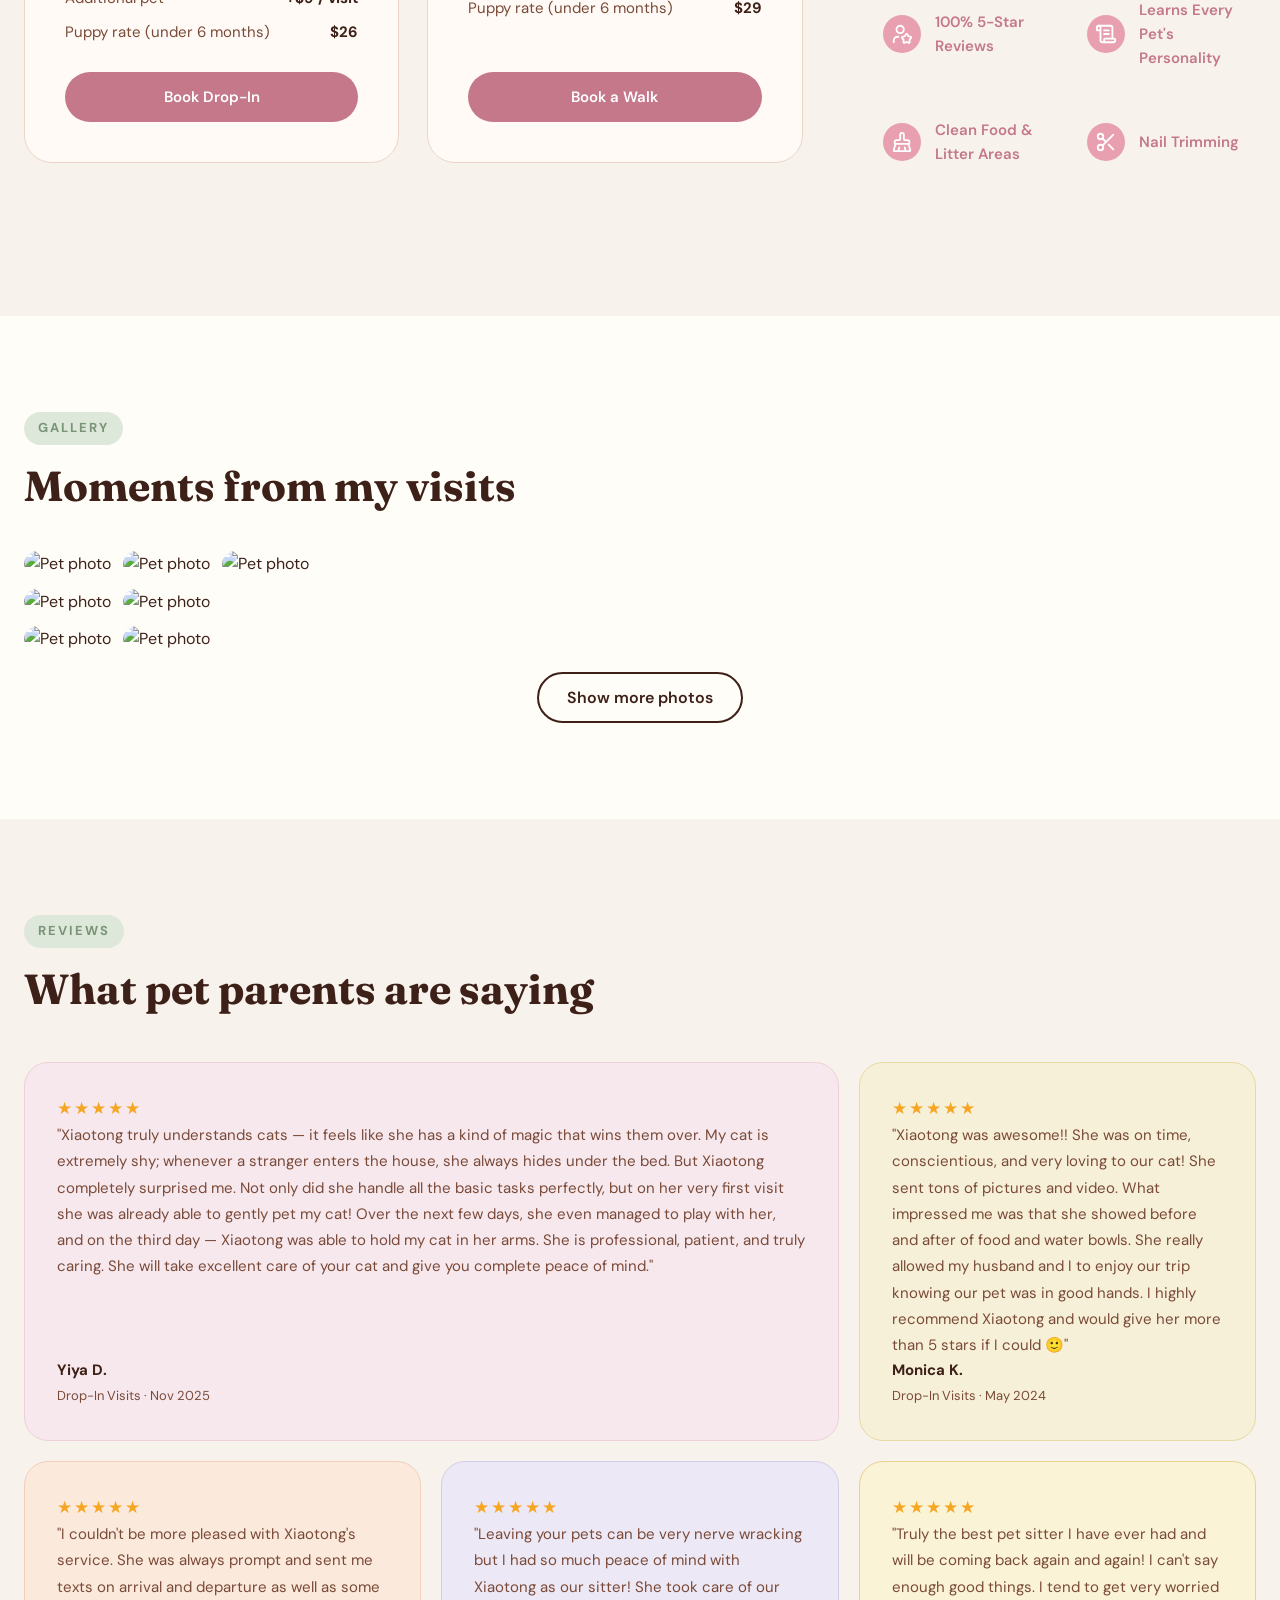
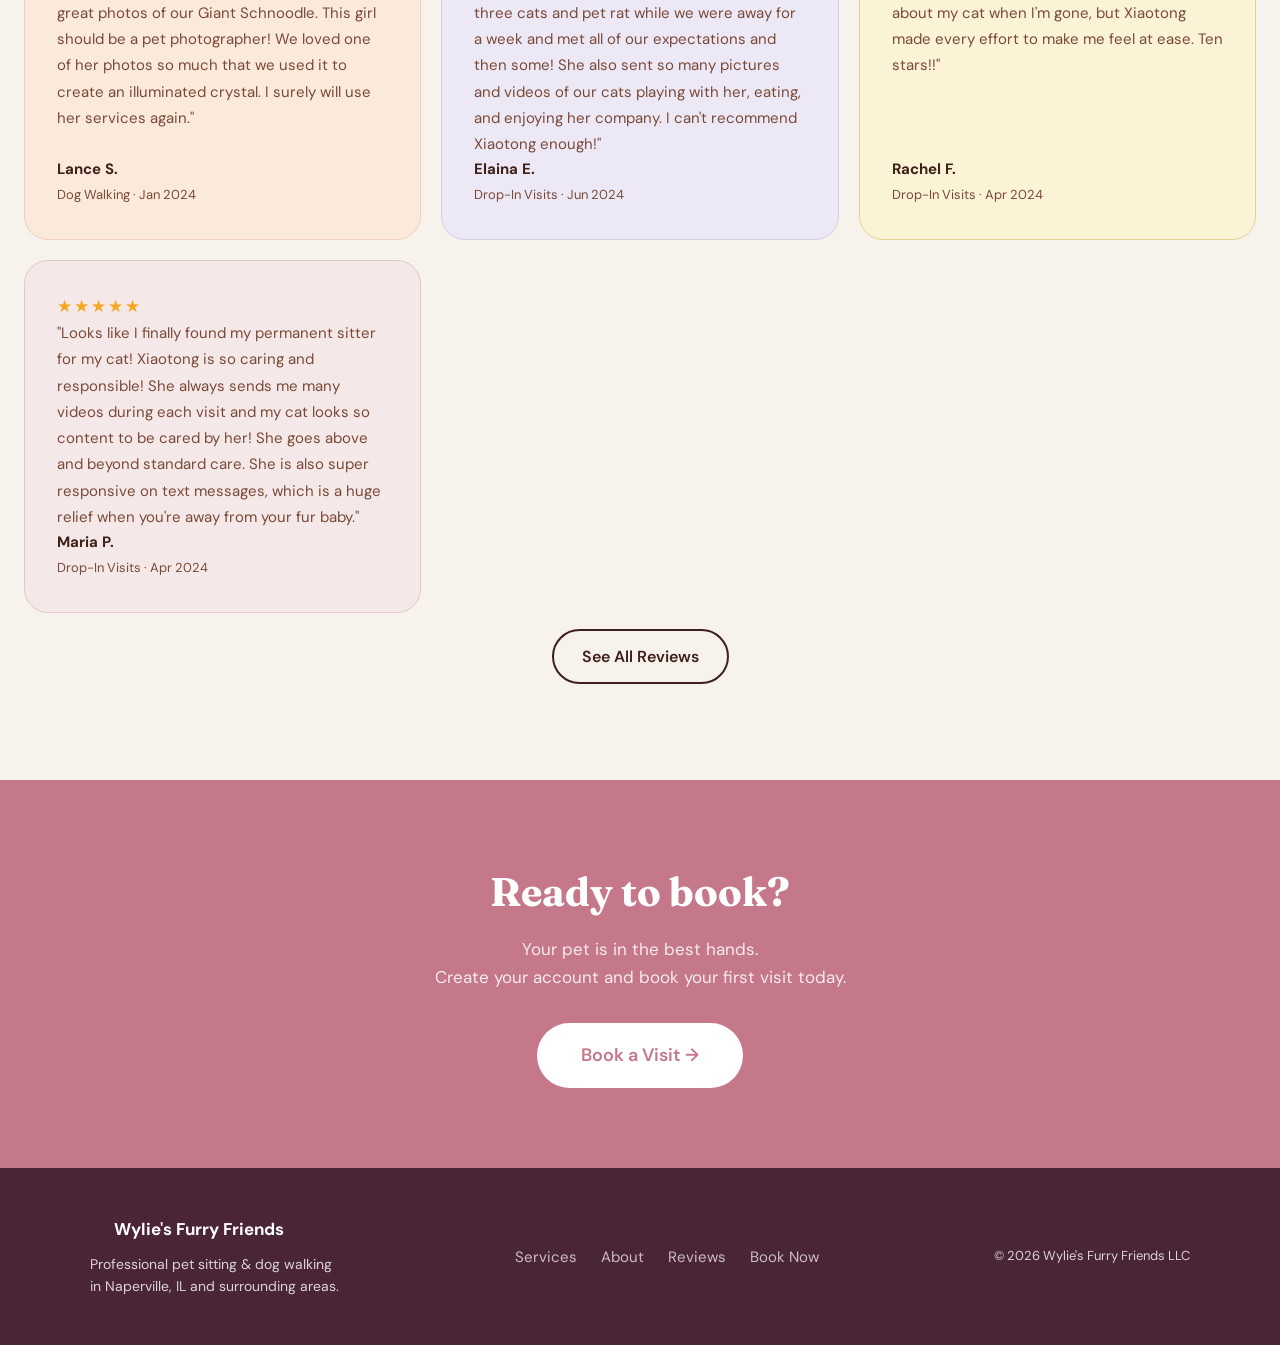
==== commit 891a5811: "Add line break before 'Create' in CTA subtitle" ====
--- a/index.html
+++ b/index.html
@@ -357,7 +357,7 @@
 <section class="cta-section reveal">
     <div class="cta-inner">
         <h2>Ready to book?</h2>
-        <p style="white-space: nowrap;">Your pet is in the best hands. Create your account and book your first visit today.</p>
+        <p>Your pet is in the best hands.<br>Create your account and book your first visit today.</p>
         <a href="booking.html" class="btn-primary btn-large">Book a Visit →</a>
     </div>
 </section>
--- a/styles.css
+++ b/styles.css
@@ -760,10 +760,10 @@
     background: var(--card-bg);
     border: 1px solid var(--border);
     border-radius: 24px;
-    padding: 28px;
+    padding: 32px;
     display: flex;
     flex-direction: column;
-    gap: 14px;
+    gap: 0;
 }
 
 .review-card-large {
@@ -784,7 +784,7 @@
     line-height: 1.75;
     color: var(--brown-mid);
     flex: 1;
-    font-style: italic;
+    font-style: normal;
 }
 .review-card-large .review-text { color: var(--brown-mid); }
 
@@ -931,12 +931,13 @@
 
     .hero-float-card { left: 0; right: 0; margin: 0 auto; bottom: -16px; }
 
-    .section-inner { padding: 0 12px; }
+    .section-inner { padding: 0 24px; }
 
     .section-title { font-size: 30px; margin-bottom: 32px; }
 
     .services-section { padding: 64px 0; }
     .services-grid { grid-template-columns: 1fr; }
+    .service-card { padding: 24px; }
     .services-about-grid { gap: 40px; }
     .about-rover-badge { right: 0; }
 
@@ -956,11 +957,14 @@
 
     .cta-section { padding: 60px 24px; }
     .cta-section h2 { font-size: 30px; }
+    .cta-section p { font-size: 13px; }
+    .cta-section .btn-primary { padding: 10px 24px; font-size: 14px; }
 
     footer { padding: 40px 24px; }
     .footer-inner { flex-direction: column; gap: 28px; }
 
-    .about-highlights { grid-template-columns: 1fr; }
+    .about-highlights { grid-template-columns: 1fr; gap: 4px; }
+    .about-highlights .highlight-item { padding: 6px 0; }
 }
 
 /* ── About Bio Collapse ── */
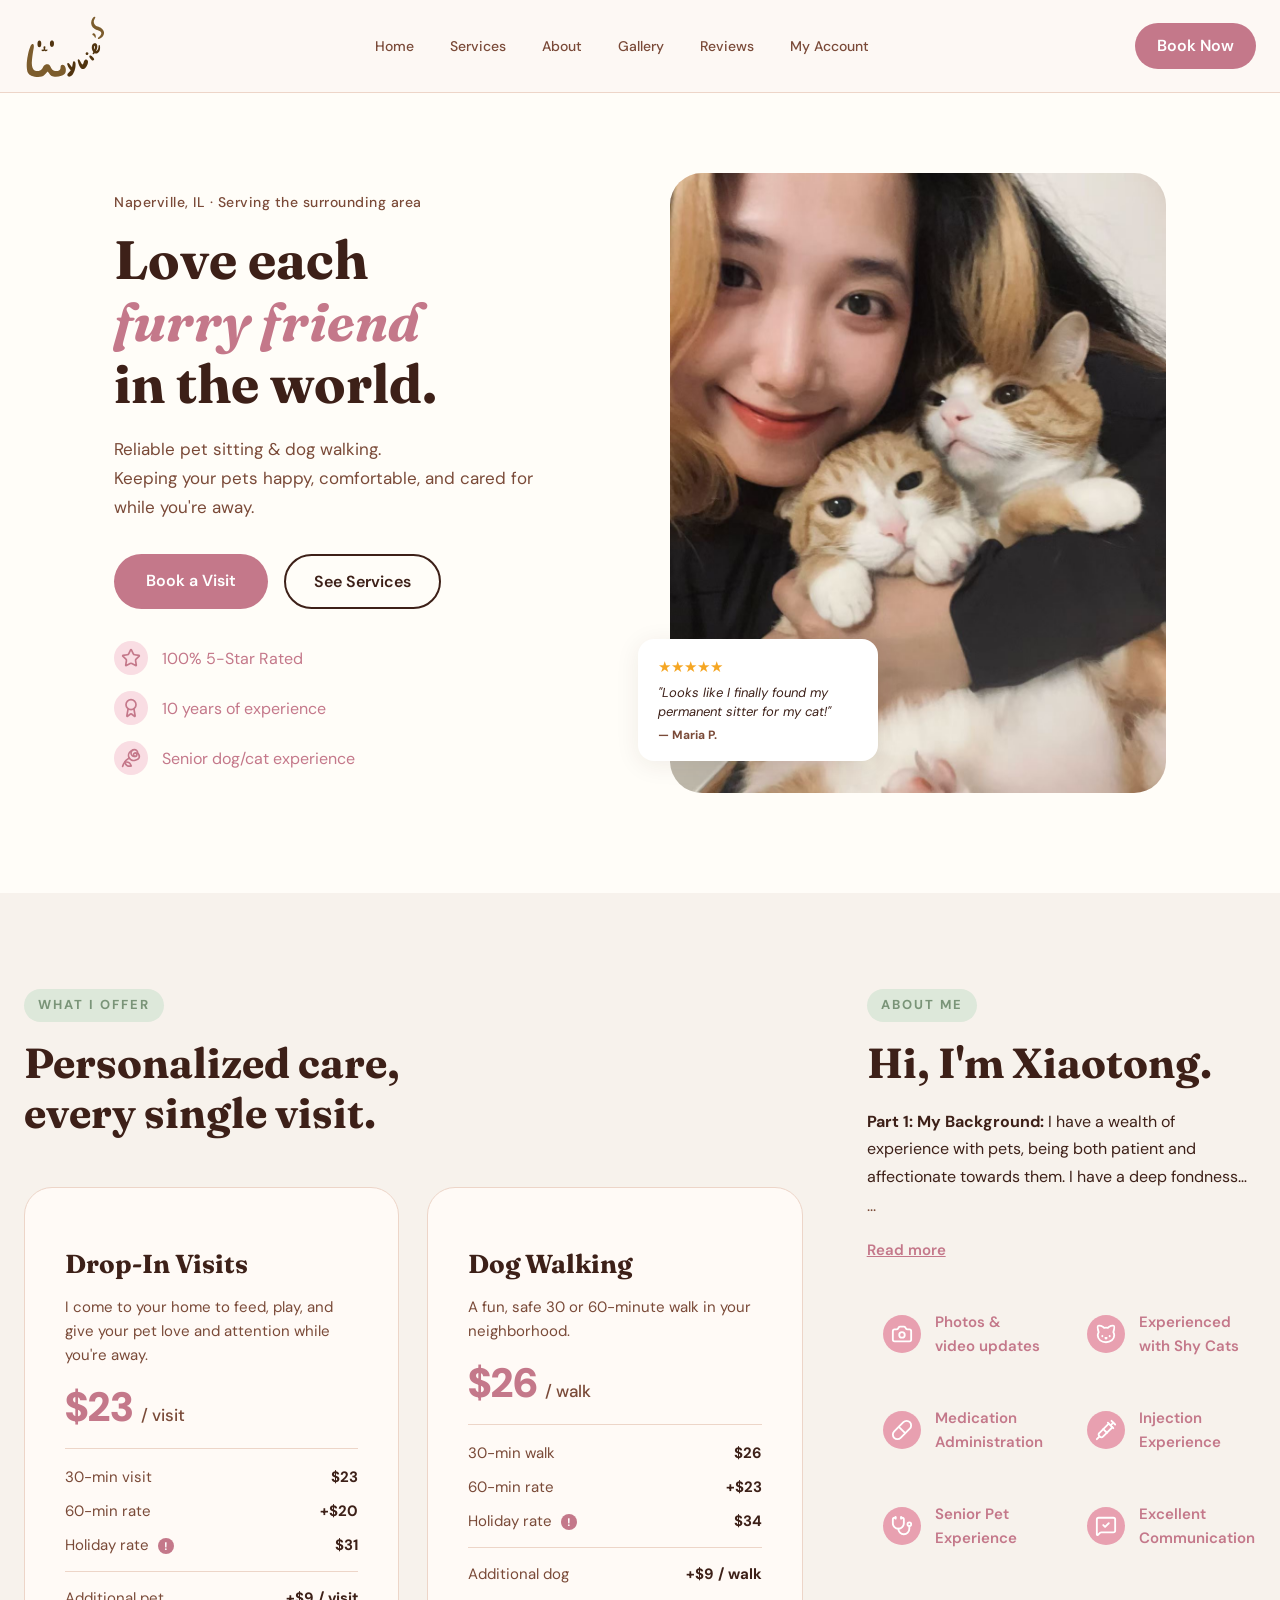
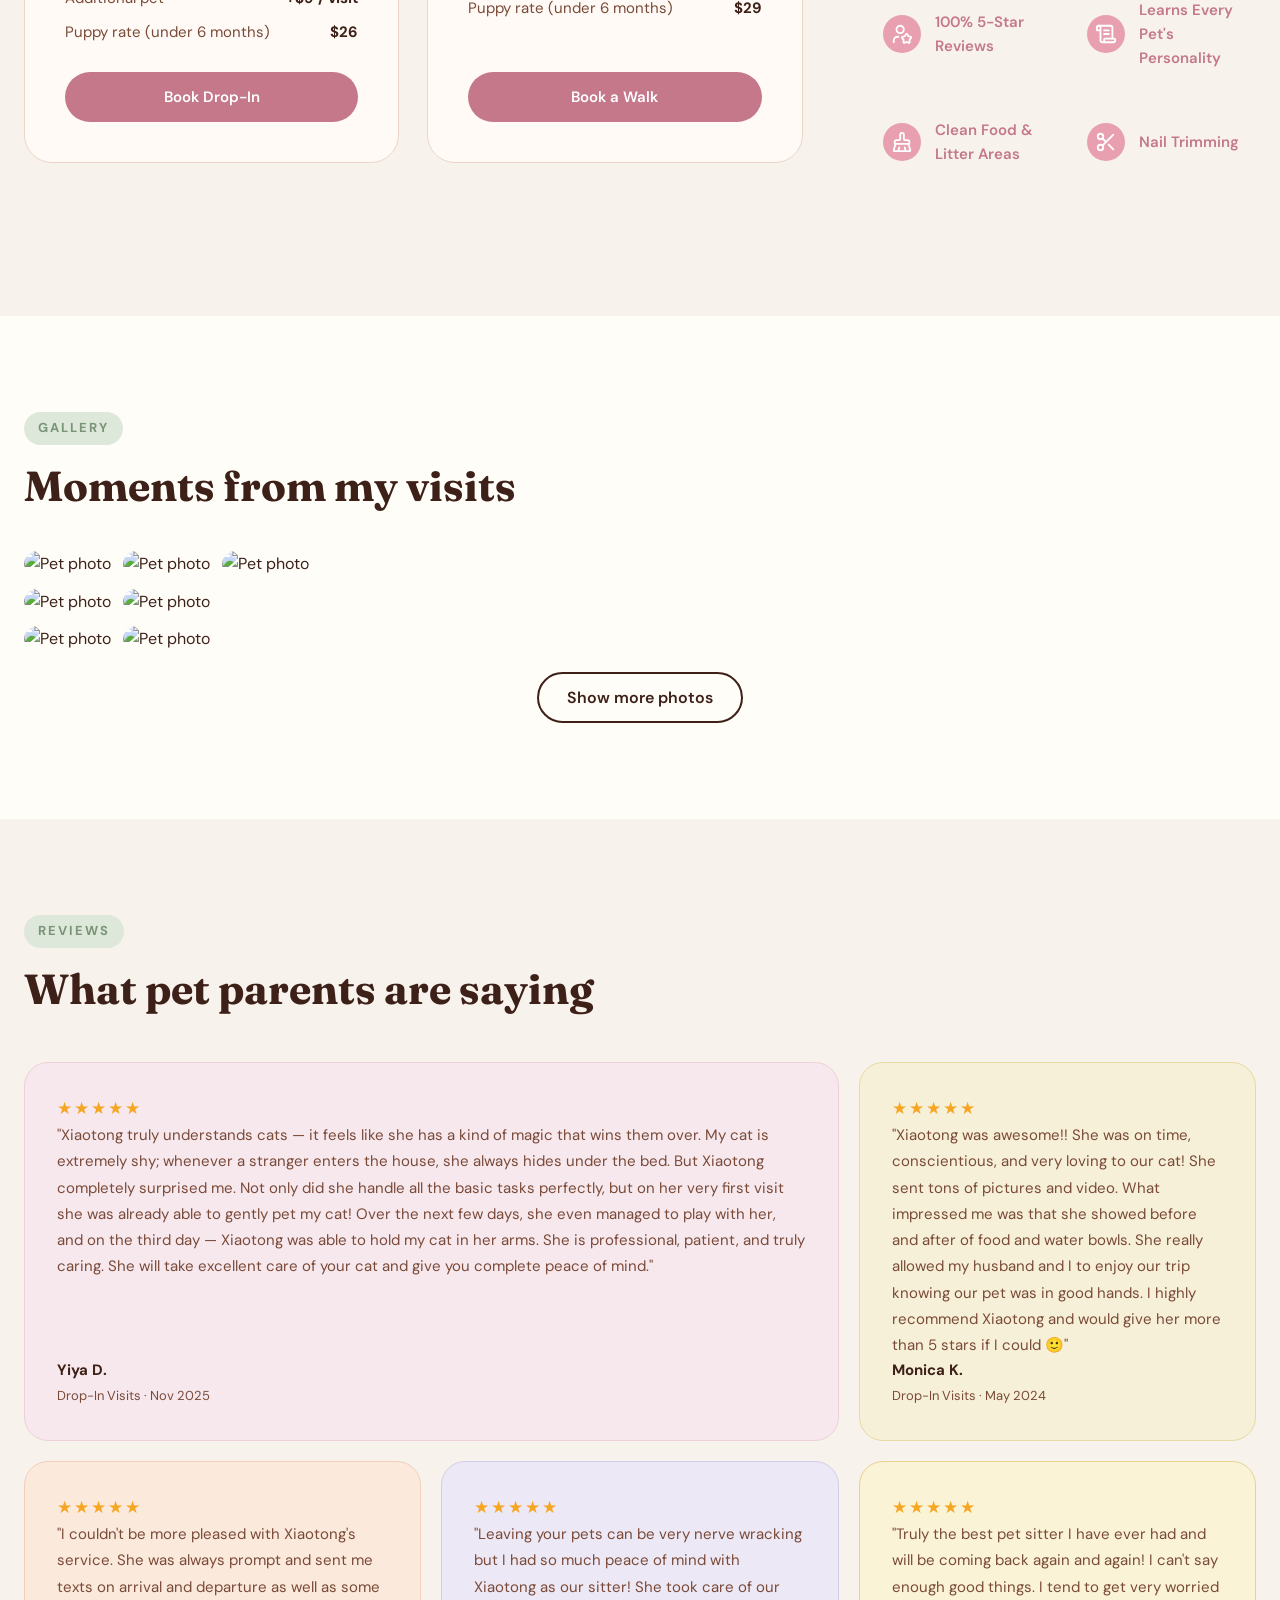
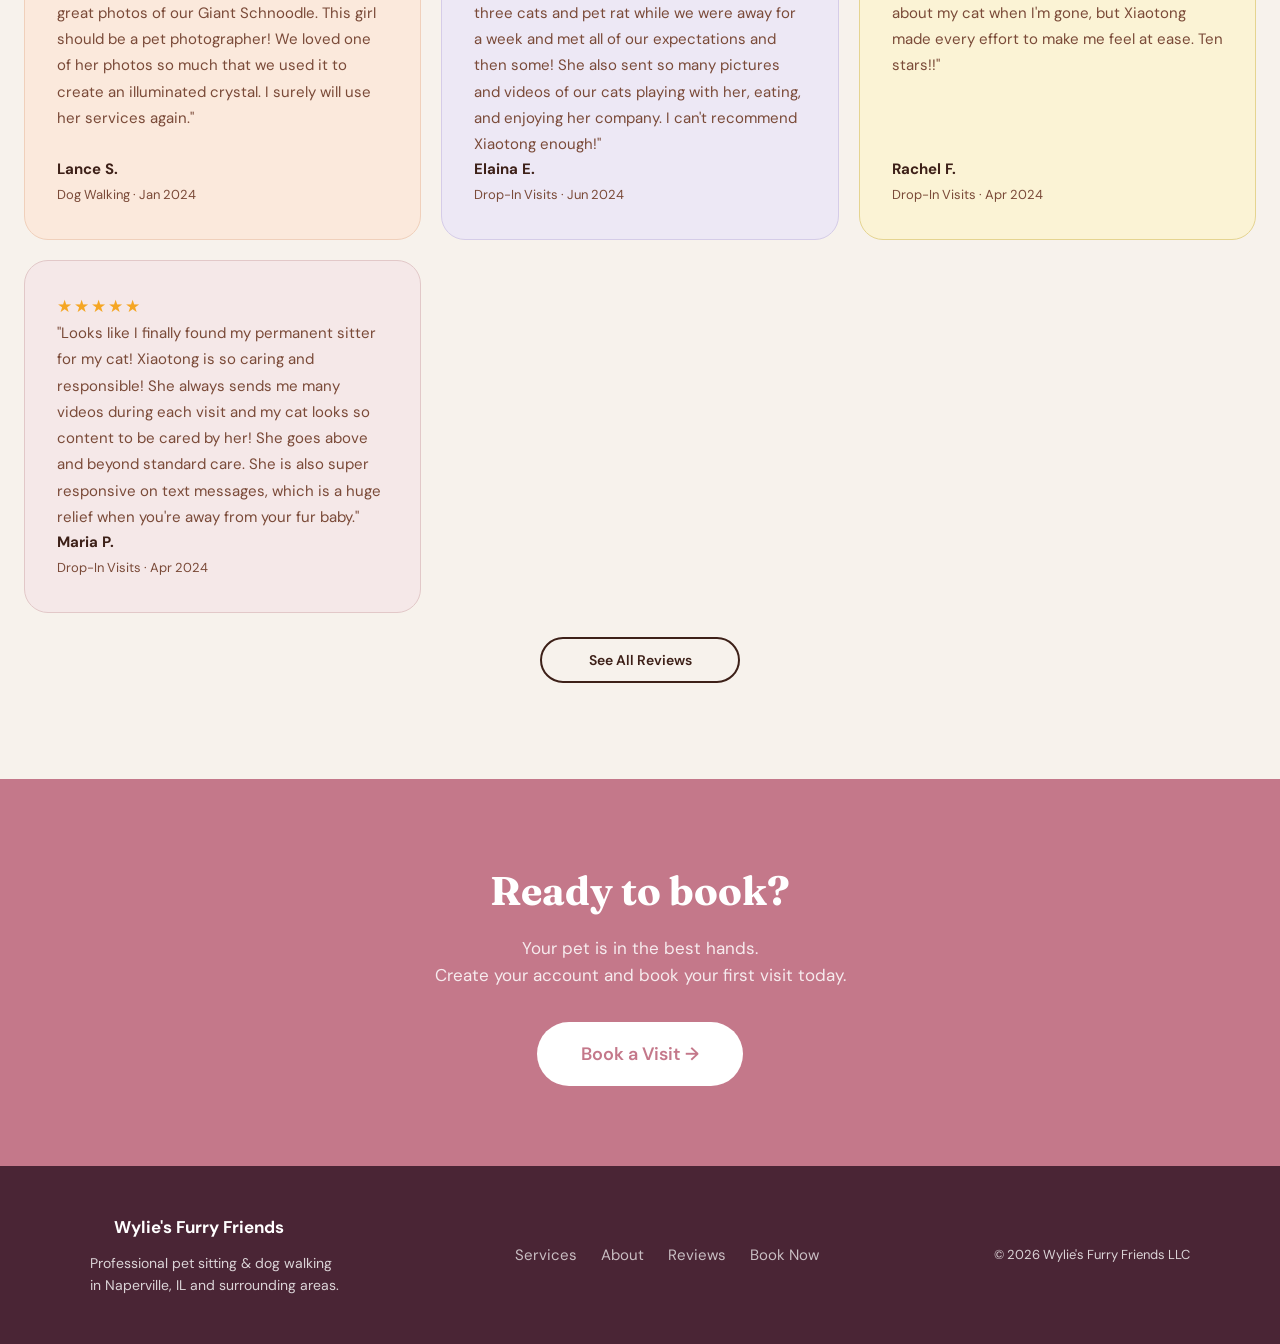
==== commit e5eb3eb3: "Make Show more reviews and See All Reviews buttons same size" ====
--- a/index.html
+++ b/index.html
@@ -344,11 +344,11 @@
             </div>
 
         </div>
-        <div id="reviewsMoreBtn" style="display:none;text-align:center;margin-top:24px">
-            <button class="gallery-more-btn" onclick="showMoreReviews()">Show more reviews</button>
-        </div>
-        <div style="text-align:center;margin-top:16px">
-            <a href="reviews.html" class="btn-secondary">See All Reviews</a>
+        <div style="display:flex;flex-direction:column;align-items:center;gap:12px;margin-top:24px">
+            <div id="reviewsMoreBtn" style="display:none">
+                <button class="gallery-more-btn reviews-btn-uniform" onclick="showMoreReviews()">Show more reviews</button>
+            </div>
+            <a href="reviews.html" class="btn-secondary reviews-btn-uniform">See All Reviews</a>
         </div>
     </div>
 </section>
--- a/styles.css
+++ b/styles.css
@@ -689,6 +689,13 @@
 }
 .gallery-more-btn:hover { background: var(--brown); color: #fff; }
 
+.reviews-btn-uniform {
+    width: 200px;
+    text-align: center;
+    padding: 10px 0 !important;
+    font-size: 14px !important;
+}
+
 /* ─── Lightbox ─── */
 .lightbox {
     position: fixed;
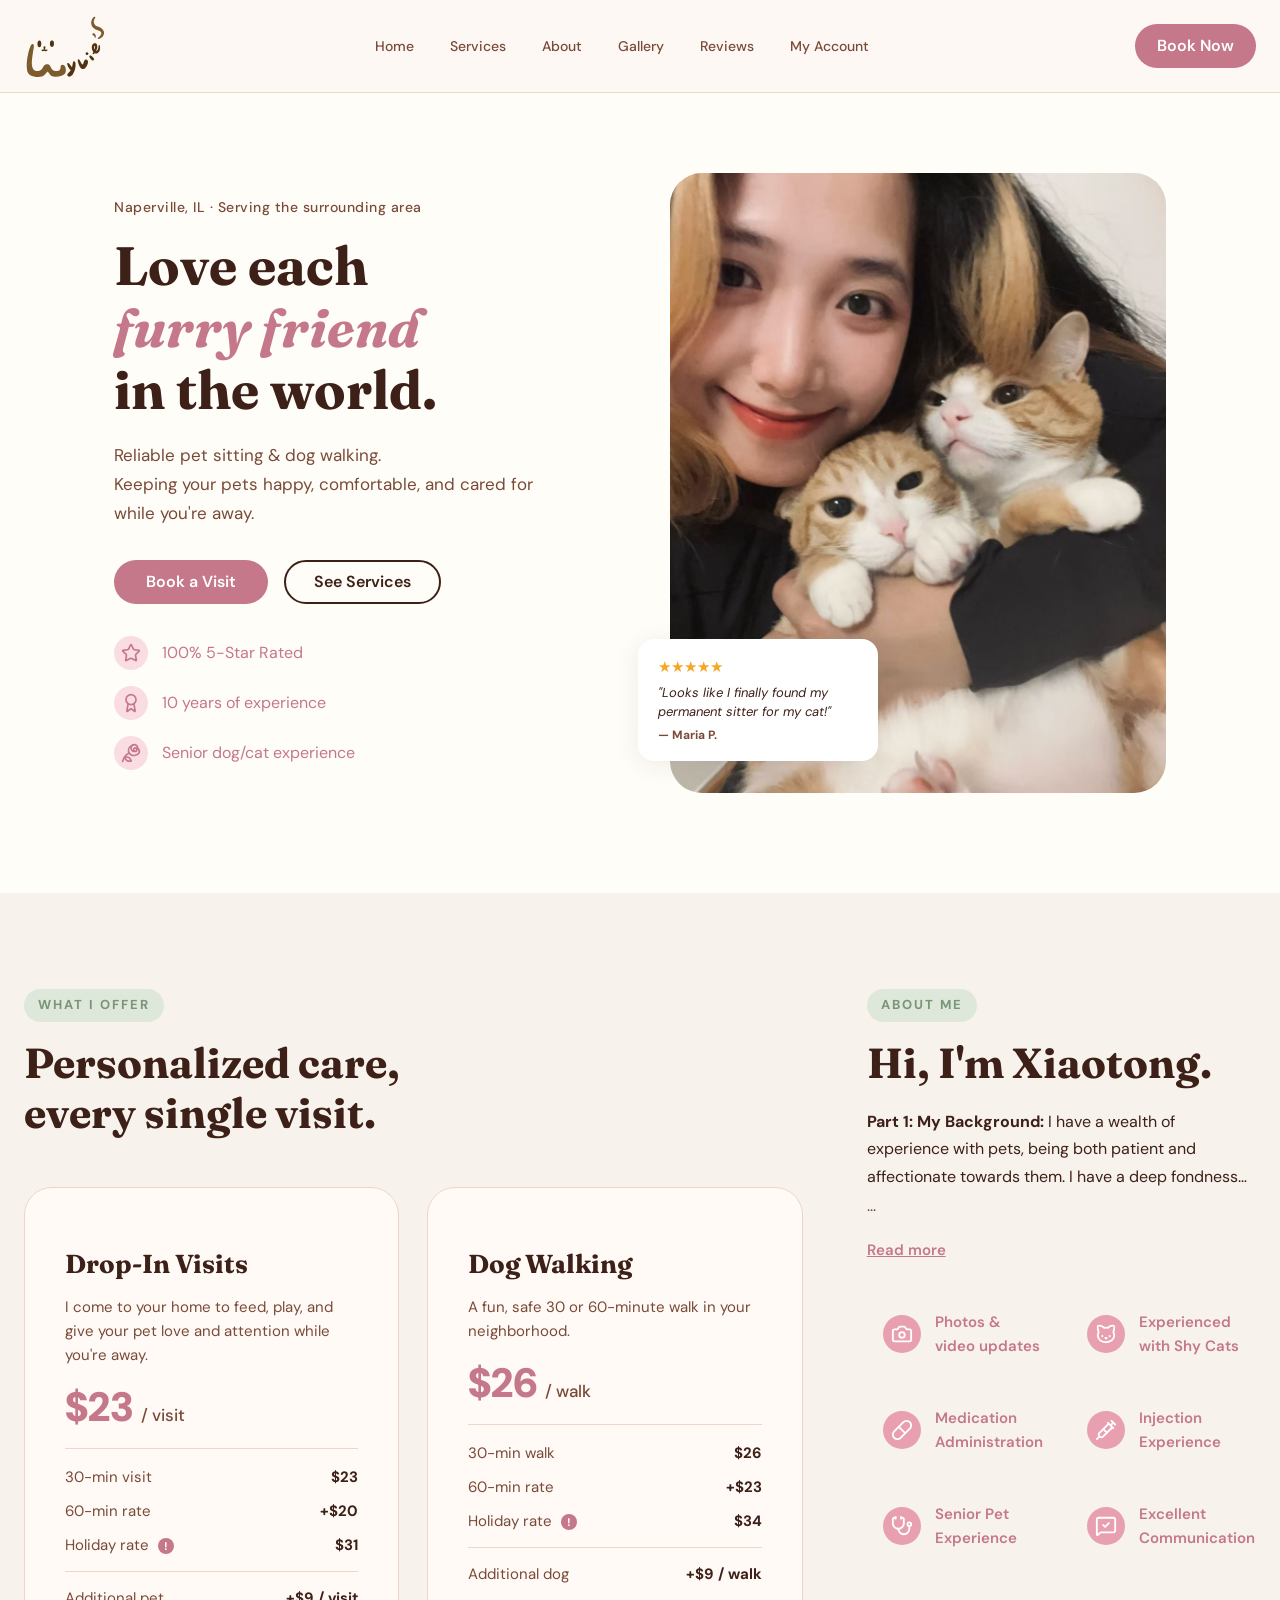
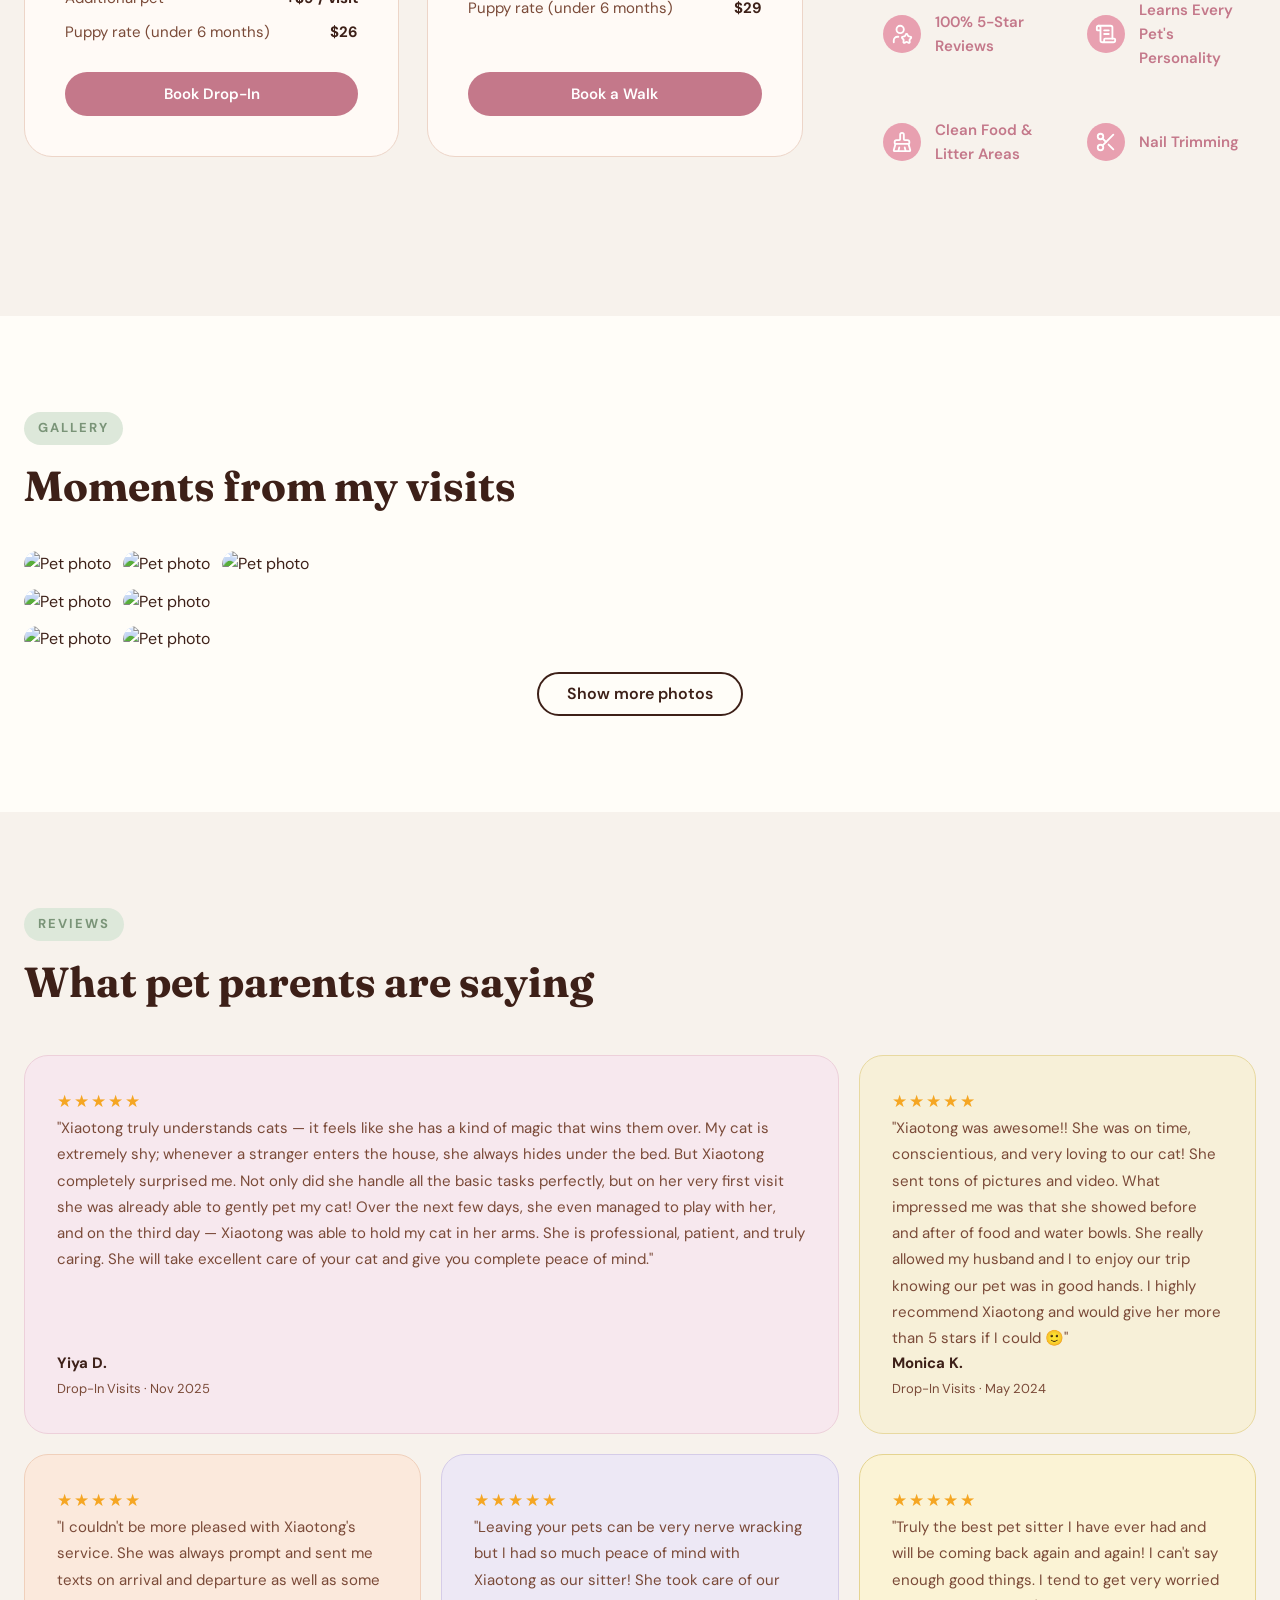
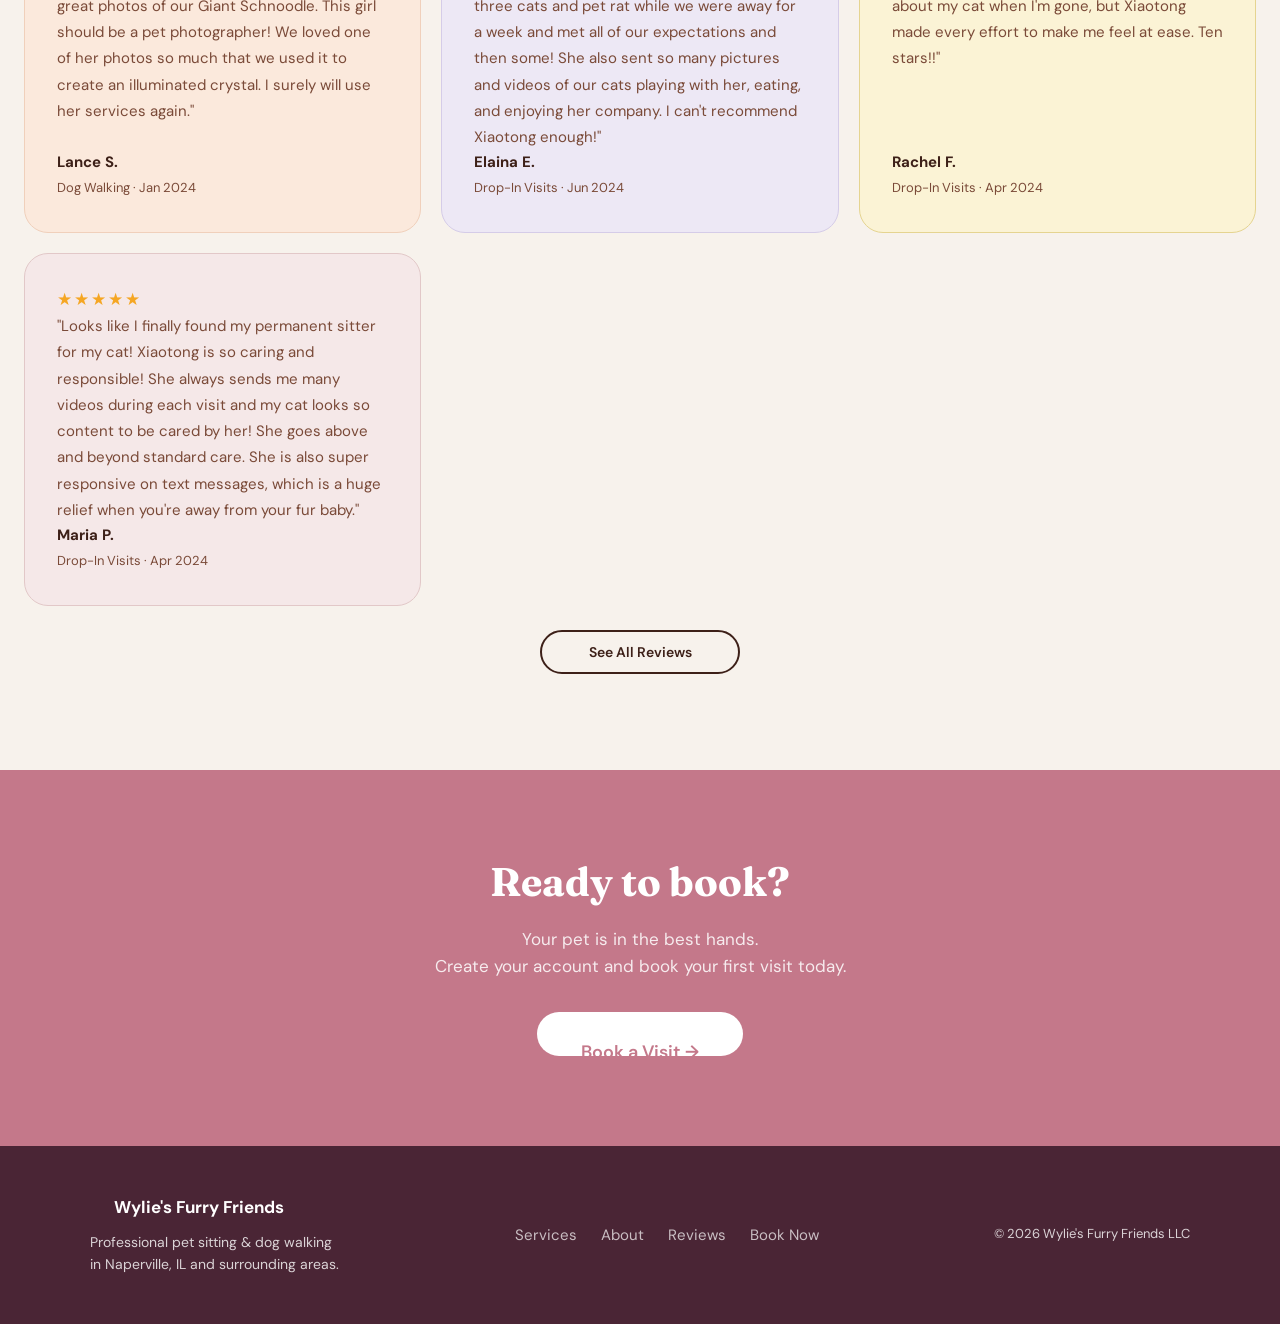
==== commit 093ee27b: "Fix mobile nav layout, unify button heights, reduce pet photo size - Mobile nav: home page shows log" ====
--- a/index.html
+++ b/index.html
@@ -13,7 +13,7 @@
     <link rel="manifest" href="manifest.json?v=2">
     <meta name="theme-color" content="#7c5c2c">
 </head>
-<body>
+<body class="home-page">
 
 <!-- ===================== NAV ===================== -->
 <nav id="top">
--- a/styles.css
+++ b/styles.css
@@ -54,7 +54,10 @@
     display: inline-block;
     background: var(--pink);
     color: #fff;
-    padding: 14px 32px;
+    padding: 0 32px;
+    height: 44px;
+    line-height: 44px;
+    box-sizing: border-box;
     border-radius: 50px;
     font-weight: 600;
     font-size: 16px;
@@ -66,7 +69,10 @@
     display: inline-block;
     border: 2px solid var(--brown);
     color: var(--brown);
-    padding: 13px 28px;
+    padding: 0 28px;
+    height: 44px;
+    line-height: 40px;
+    box-sizing: border-box;
     border-radius: 50px;
     font-weight: 600;
     font-size: 16px;
@@ -166,7 +172,10 @@
 .nav-book-btn {
     background: var(--pink) !important;
     color: #fff !important;
-    padding: 10px 22px;
+    padding: 0 22px;
+    height: 44px;
+    line-height: 44px;
+    box-sizing: border-box;
     border-radius: 50px;
     font-weight: 600 !important;
     transition: background 0.2s !important;
@@ -479,7 +488,10 @@
 .service-book-btn {
     display: block;
     text-align: center;
-    padding: 13px;
+    padding: 0;
+    height: 44px;
+    line-height: 44px;
+    box-sizing: border-box;
     border-radius: 50px;
     font-weight: 600;
     font-size: 15px;
@@ -679,7 +691,10 @@
     background: none;
     border: 2px solid var(--brown);
     border-radius: 50px;
-    padding: 13px 28px;
+    padding: 0 28px;
+    height: 44px;
+    line-height: 40px;
+    box-sizing: border-box;
     font-size: 16px;
     font-weight: 600;
     font-family: 'DM Sans', sans-serif;
@@ -692,8 +707,12 @@
 .reviews-btn-uniform {
     width: 200px;
     text-align: center;
-    padding: 10px 0 !important;
+    padding: 0 !important;
     font-size: 14px !important;
+    height: 44px;
+    line-height: 40px;
+    display: block;
+    box-sizing: border-box;
 }
 
 /* ─── Lightbox ─── */
@@ -906,19 +925,32 @@
         min-width: 0;
         z-index: 200;
         box-sizing: border-box;
+        justify-content: flex-start;
+        gap: 12px;
     }
+    /* Home page: restore original Logo-center-BookNow layout */
+    .home-page nav { justify-content: space-between; gap: 0; }
 
     body { padding-top: 100px; }
 
-    .hamburger { display: block; }
+    /* Other pages: hamburger left, Book Now right, no logo */
+    .hamburger { display: block; order: 1; }
+    .nav-book-btn { order: 2; }
+    .nav-logo { display: none; }
+
+    /* Home page: reset order, show logo */
+    .home-page .nav-logo { display: flex; order: unset; margin-left: 0; }
+    .home-page .hamburger { order: unset; }
+    .home-page .nav-book-btn { order: unset; }
 
     .nav-links {
         display: none;
         flex-direction: column;
+        align-items: flex-start;
         position: absolute;
         top: 60px; left: 0; right: 0;
         background: var(--cream);
-        padding: 16px 20px 24px;
+        padding: 16px 24px 24px;
         gap: 16px;
         border-bottom: 1px solid var(--border);
     }
@@ -965,7 +997,7 @@
     .cta-section { padding: 60px 24px; }
     .cta-section h2 { font-size: 30px; }
     .cta-section p { font-size: 13px; }
-    .cta-section .btn-primary { padding: 10px 24px; font-size: 14px; }
+    .cta-section .btn-primary { padding: 0 24px; font-size: 14px; }
 
     footer { padding: 40px 24px; }
     .footer-inner { flex-direction: column; gap: 28px; }
